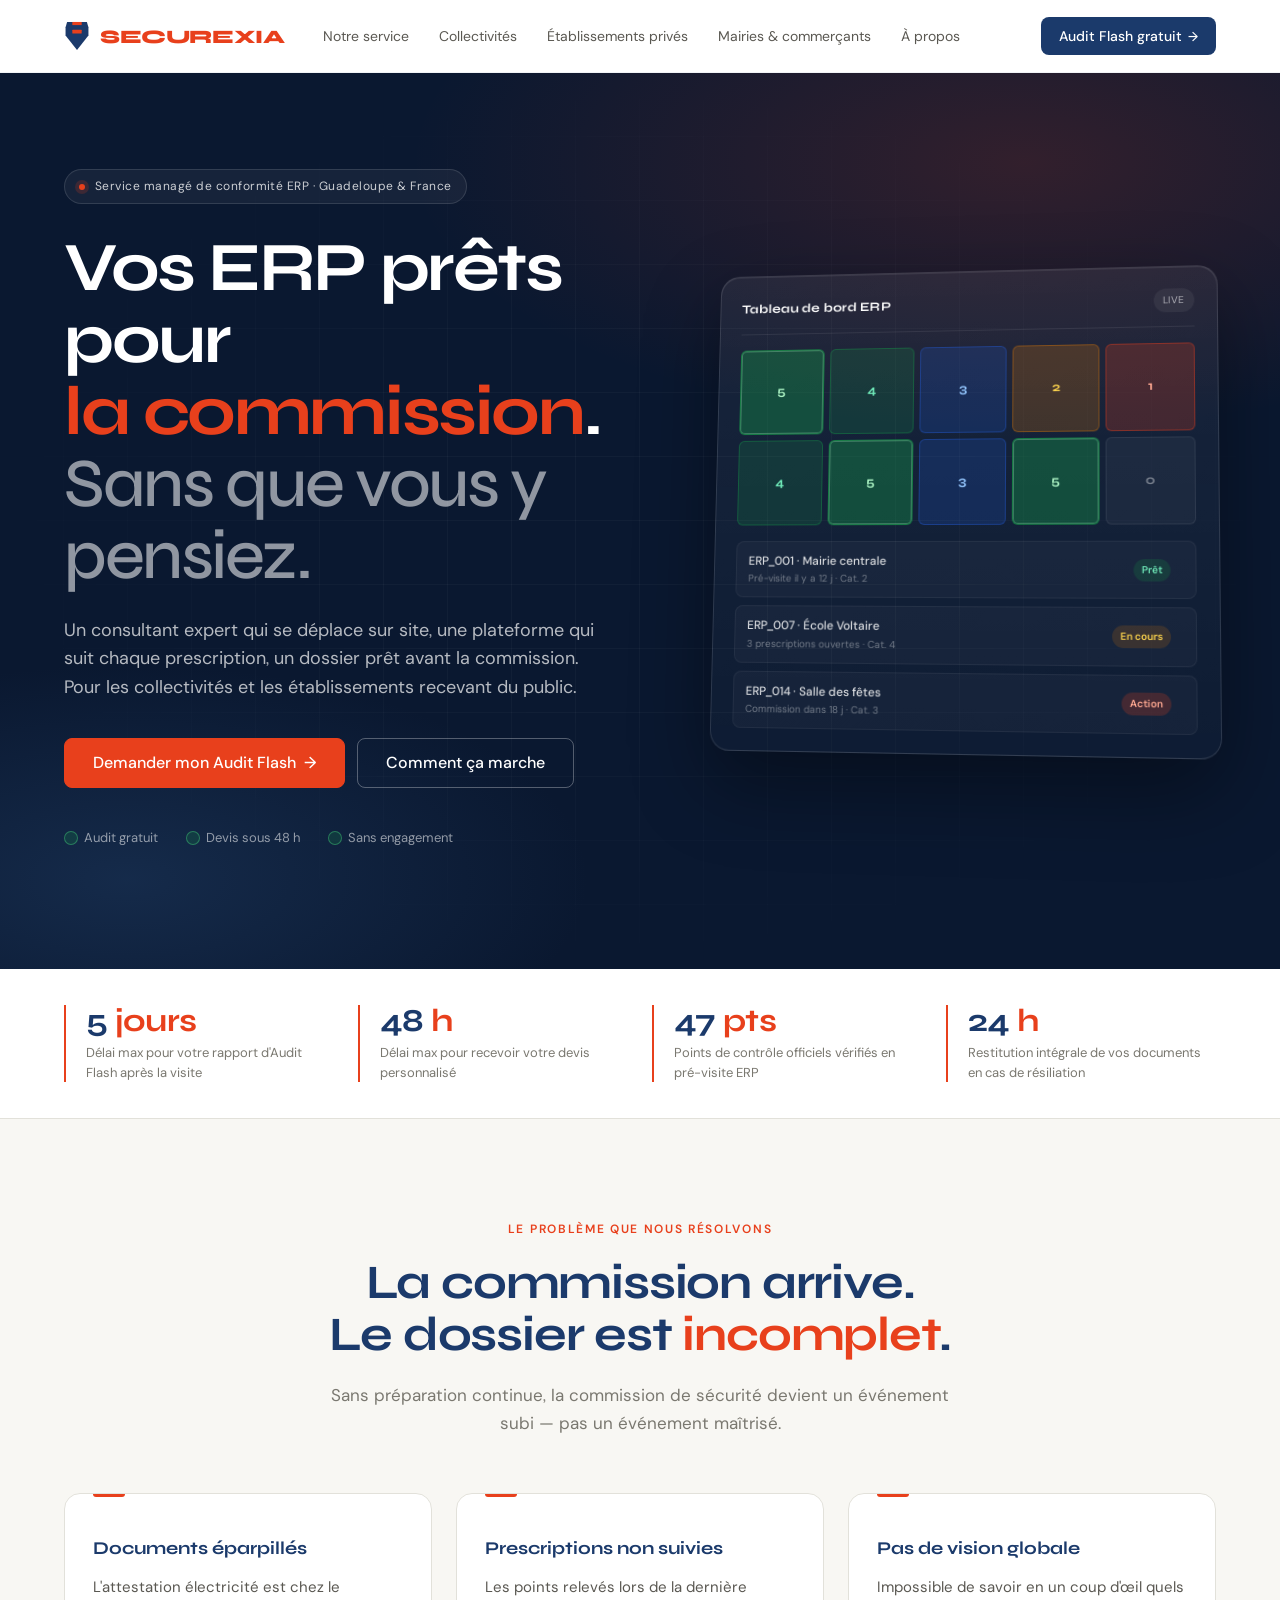
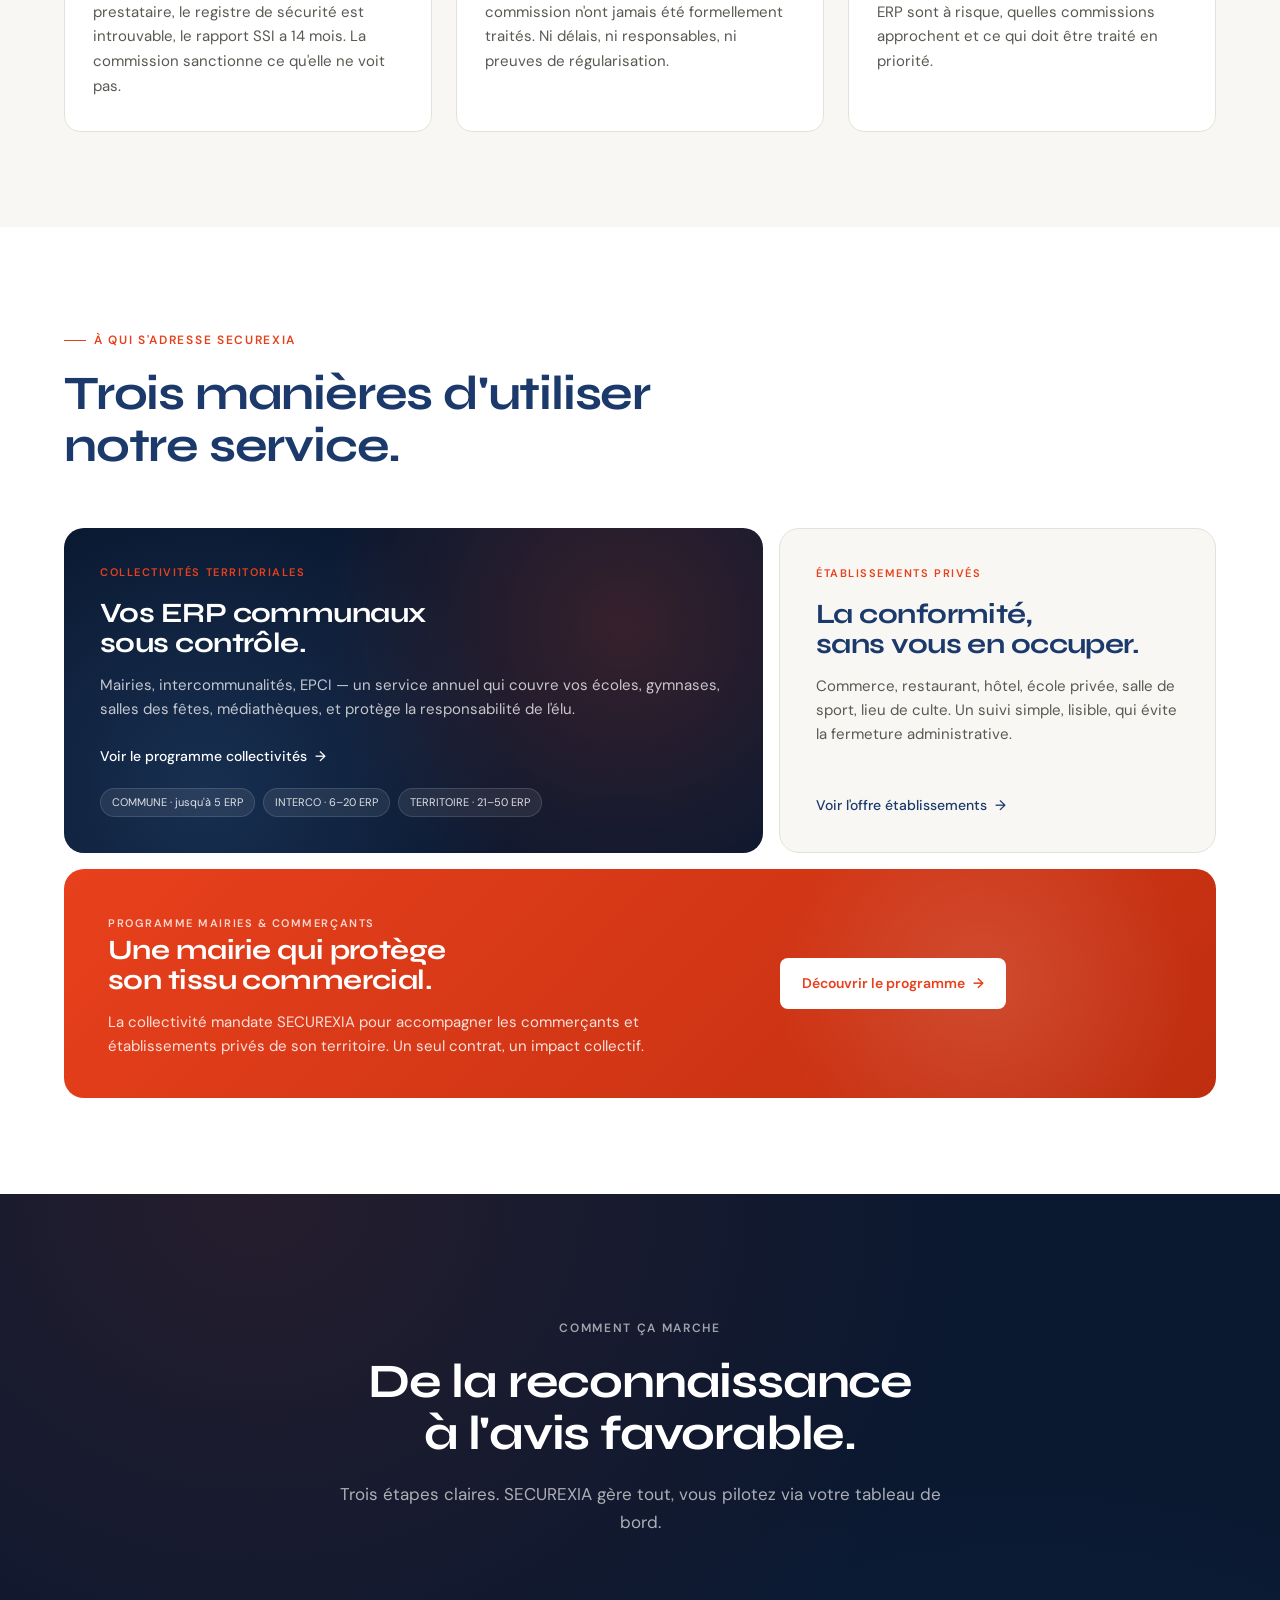
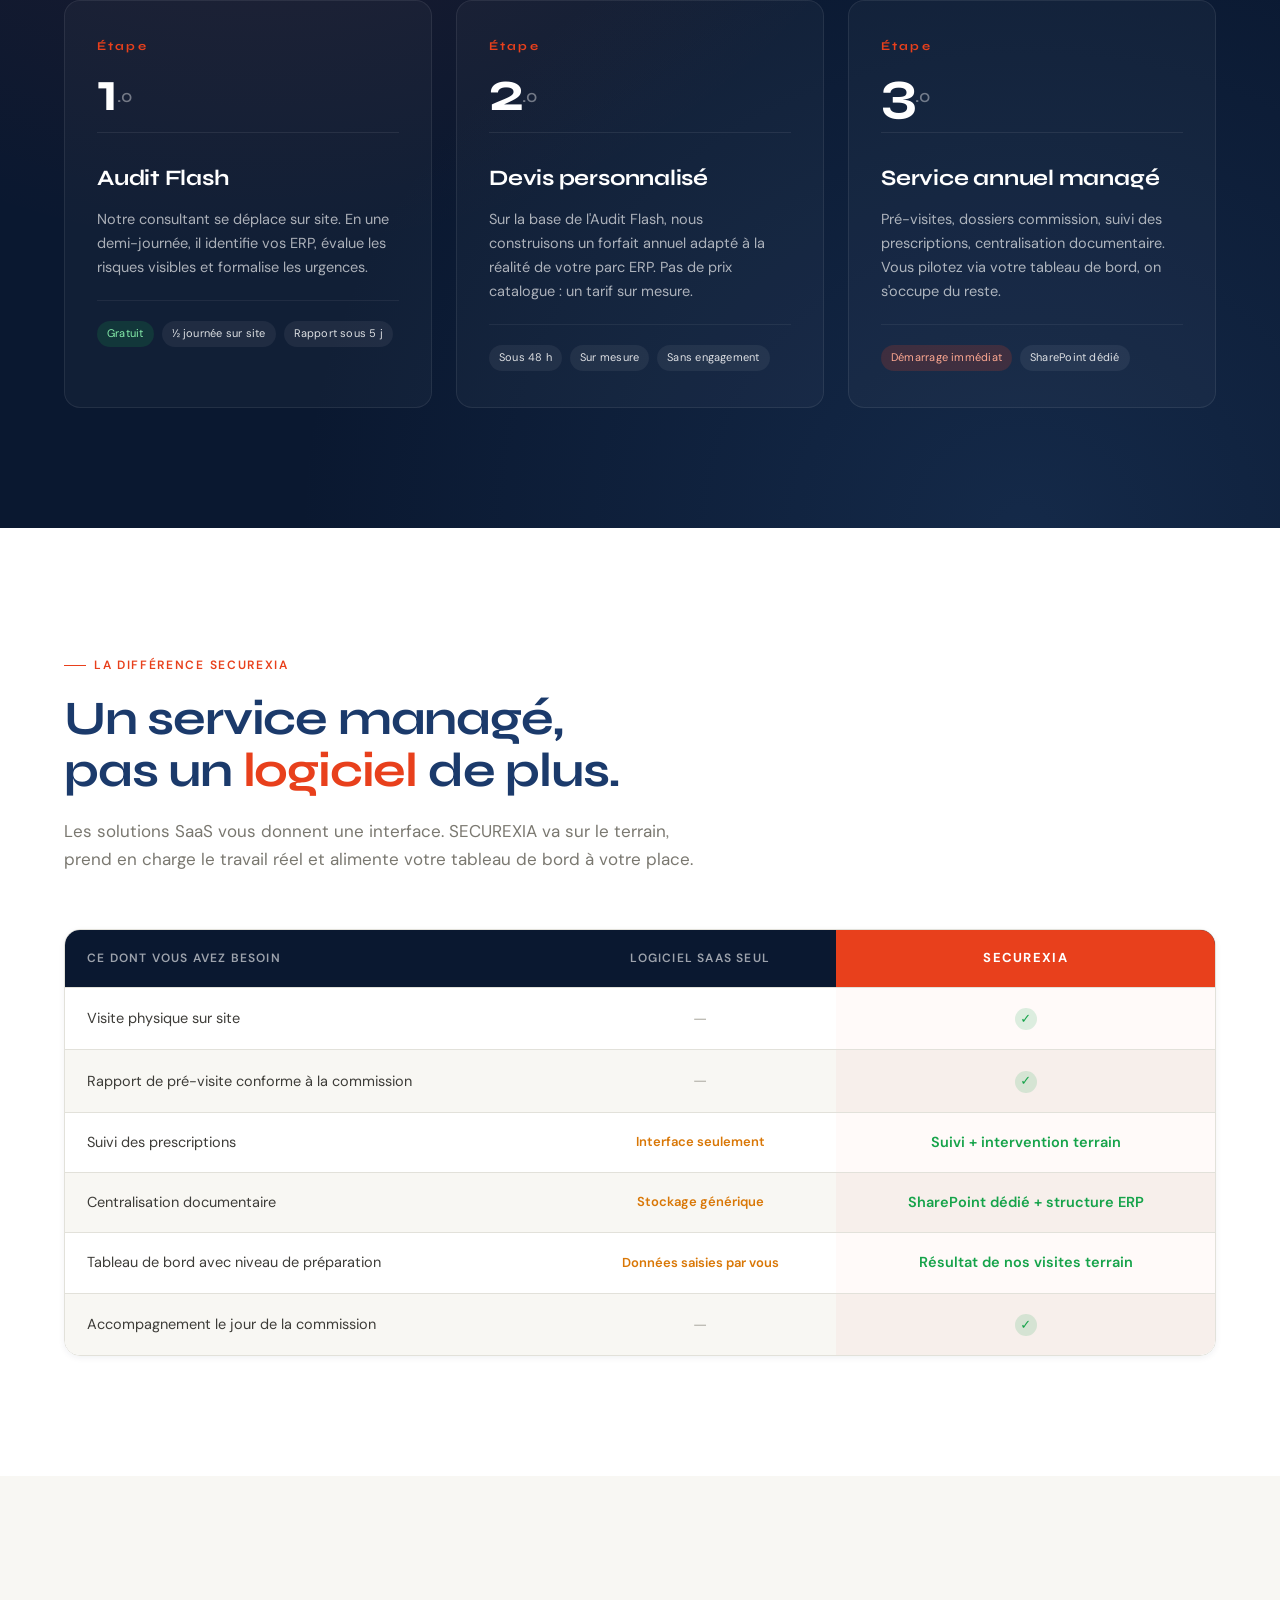
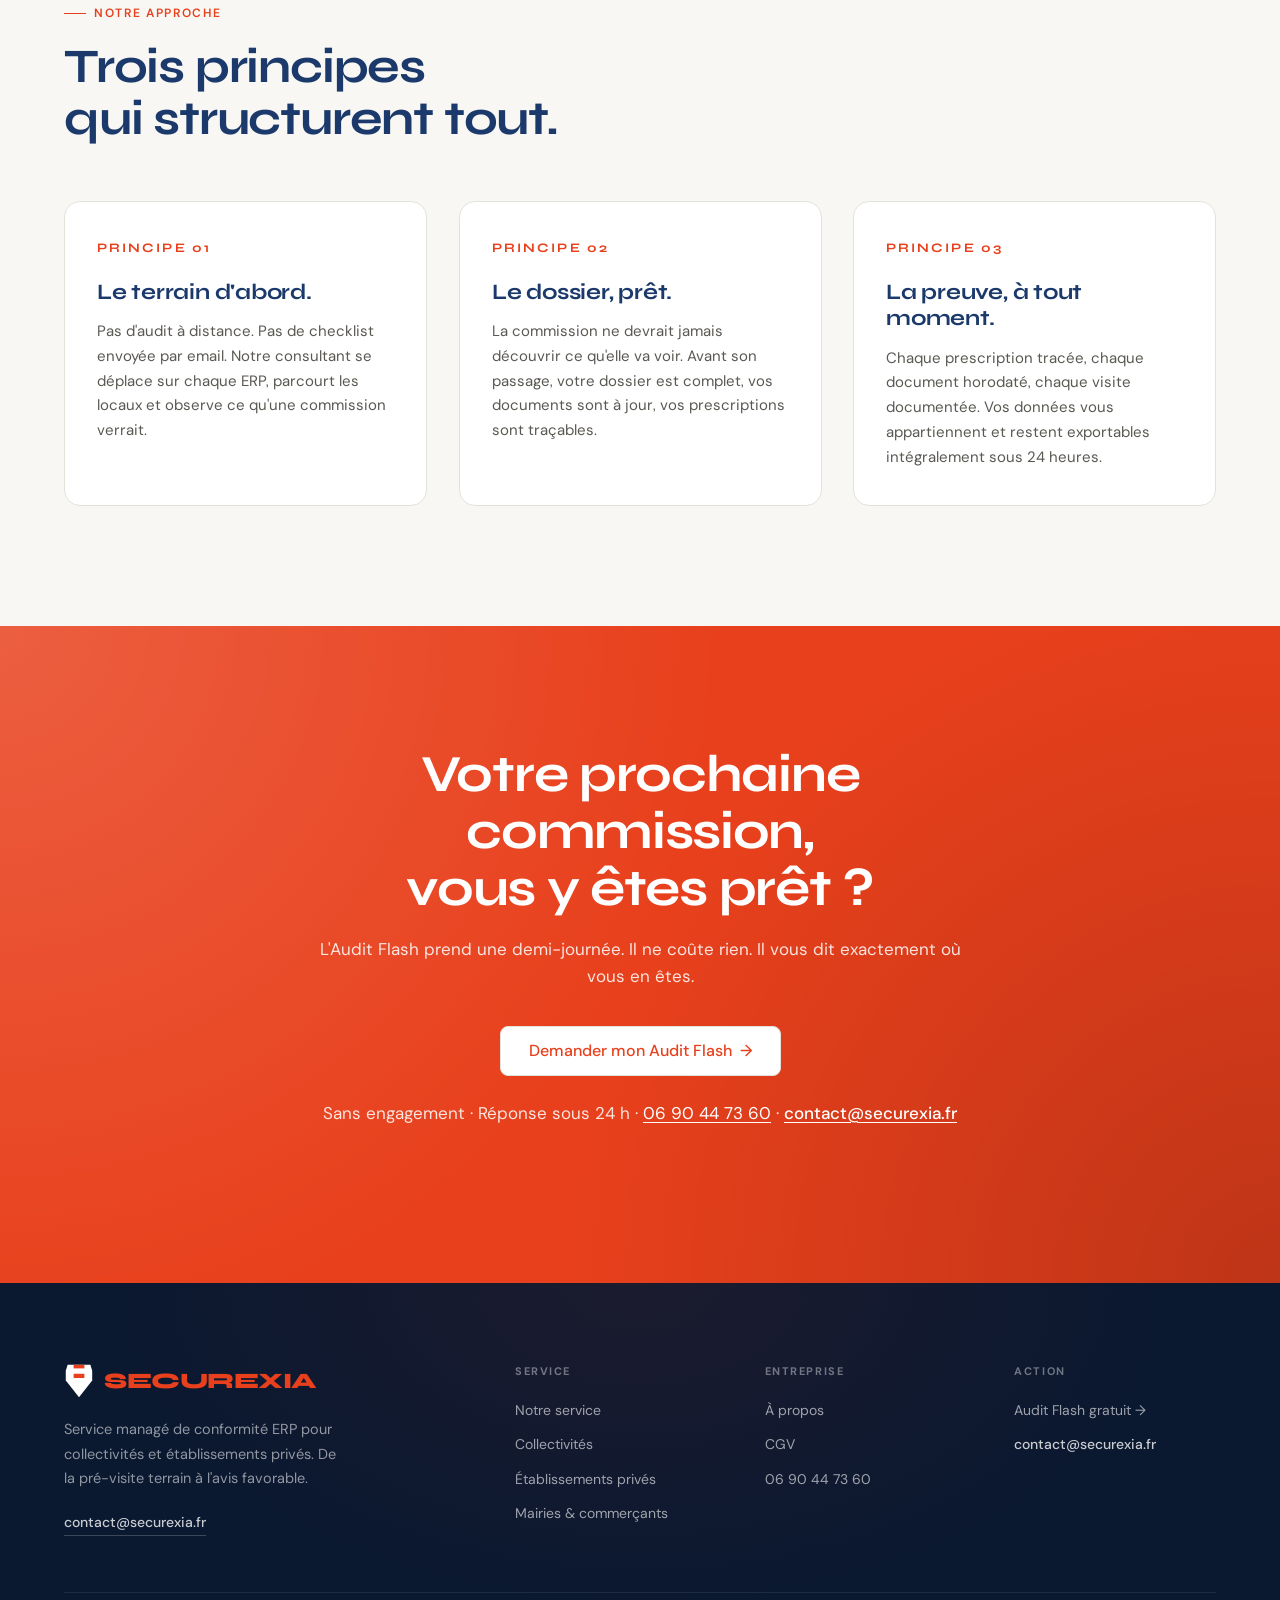
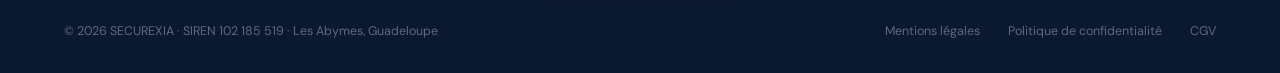
==== index.html @ f4231750 "Add files via upload" ====
<!DOCTYPE html>
<html lang="fr">
<head>
<meta charset="UTF-8">
<meta name="viewport" content="width=device-width, initial-scale=1.0">
<title>SECUREXIA — Conformité ERP Guadeloupe | Audit Flash gratuit</title>
<link rel="preconnect" href="https://fonts.googleapis.com">
<link rel="preconnect" href="https://fonts.gstatic.com" crossorigin>
<link href="https://fonts.googleapis.com/css2?family=Syne:wght@500;600;700;800&family=DM+Sans:opsz,wght@9..40,300;9..40,400;9..40,500;9..40,600&display=swap" rel="stylesheet">
<link rel="stylesheet" href="style.css">

<!-- ── SEO ESSENTIEL ── -->
<meta name="description" content="SECUREXIA — Service managé de conformité ERP en Guadeloupe. Pré-visites, dossiers commission, suivi des prescriptions incendie pour collectivités et établissements privés. Audit Flash gratuit.">
<meta name="keywords" content="conformité ERP, commission de sécurité, sécurité incendie, ERP Guadeloupe, pré-visite ERP, dossier commission, prescriptions incendie, collectivités Guadeloupe, SECUREXIA">
<meta name="author" content="SECUREXIA">
<meta name="robots" content="index, follow">
<link rel="canonical" href="https://www.securexia.fr/">

<!-- ── OPEN GRAPH ── -->
<meta property="og:type" content="website">
<meta property="og:site_name" content="SECUREXIA">
<meta property="og:title" content="SECUREXIA — Service managé de conformité ERP en Guadeloupe">
<meta property="og:description" content="Vos ERP conformes, vos commissions préparées. Audit Flash gratuit et sans engagement.">
<meta property="og:url" content="https://www.securexia.fr/">
<meta property="og:locale" content="fr_GP">
<meta property="og:image" content="https://www.securexia.fr/og-image.jpg">
<meta property="og:image:width" content="1200">
<meta property="og:image:height" content="630">

<!-- ── TWITTER CARD ── -->
<meta name="twitter:card" content="summary_large_image">
<meta name="twitter:title" content="SECUREXIA — Conformité ERP Guadeloupe">
<meta name="twitter:description" content="Audit Flash gratuit pour vos ERP. Pré-visites, dossiers commission, suivi des prescriptions.">

<!-- ── GÉOLOCALISATION ── -->
<meta name="geo.region" content="FR-GP">
<meta name="geo.placename" content="Les Abymes, Guadeloupe">
<meta name="geo.position" content="16.2650;-61.5140">
<meta name="ICBM" content="16.2650, -61.5140">

<!-- ── DONNÉES STRUCTURÉES ── -->
<script type="application/ld+json">
{
  "@context": "https://schema.org",
  "@type": "LocalBusiness",
  "name": "SECUREXIA",
  "description": "Service managé de conformité ERP pour collectivités et établissements recevant du public en Guadeloupe.",
  "url": "https://www.securexia.fr",
  "telephone": "+590690447360",
  "email": "contact@securexia.fr",
  "logo": "https://www.securexia.fr/logo.png",
  "image": "https://www.securexia.fr/og-image.jpg",
  "priceRange": "€€",
  "address": {
    "@type": "PostalAddress",
    "streetAddress": "Rue Gutenberg Johannes",
    "addressLocality": "Les Abymes",
    "postalCode": "97139",
    "addressRegion": "Guadeloupe",
    "addressCountry": "FR"
  },
  "geo": {
    "@type": "GeoCoordinates",
    "latitude": 16.2650,
    "longitude": -61.5140
  },
  "areaServed": [
    { "@type": "AdministrativeArea", "name": "Guadeloupe" },
    { "@type": "Country", "name": "France" }
  ],
  "serviceType": [
    "Audit Flash ERP",
    "Pré-visite commission de sécurité",
    "Préparation dossier commission",
    "Suivi des prescriptions incendie",
    "Accompagnement commission officielle",
    "Centralisation documentaire ERP"
  ],
  "openingHoursSpecification": [
    {
      "@type": "OpeningHoursSpecification",
      "dayOfWeek": ["Monday","Tuesday","Wednesday","Thursday","Friday"],
      "opens": "08:00",
      "closes": "18:00"
    }
  ]
}
</script>

<!-- ── FAVICON ── -->
<link rel="icon" type="image/svg+xml" href="data:image/svg+xml,<svg xmlns='http://www.w3.org/2000/svg' viewBox='0 0 100 120'><polygon points='12,6 88,6 94,26 94,58 50,114 6,58 6,26' fill='%231B3A6B'/><rect x='32' y='36' width='36' height='14' fill='%23E8401C'/><rect x='32' y='6' width='36' height='12' fill='%23E8401C'/></svg>">
<meta name="theme-color" content="#0F2347">
</head>
<body>

<!-- ════════════════════════════════════════
     HEADER
════════════════════════════════════════ -->
<header>
  <div class="header-inner">
    <button class="logo" onclick="showPage('home')" aria-label="Retour à l'accueil SECUREXIA">
      <svg xmlns="http://www.w3.org/2000/svg" viewBox="0 0 100 120" width="26" height="32" aria-hidden="true">
        <polygon points="12,6 88,6 94,26 94,58 50,114 6,58 6,26" fill="#1B3A6B"/>
        <rect x="32" y="36" width="36" height="14" rx="2" fill="#E8401C"/>
        <rect x="32" y="6" width="36" height="12" rx="0" fill="#E8401C"/>
      </svg>
      <span>SECURE<span>XIA</span></span>
    </button>
    <nav class="nav-main">
      <button class="nav-link" onclick="showPage('service')">Notre service</button>
      <button class="nav-link" onclick="showPage('collectivites')">Collectivités</button>
      <button class="nav-link" onclick="showPage('etablissements')">Établissements privés</button>
      <button class="nav-link" onclick="showPage('programme')">Mairies & commerçants</button>
      <button class="nav-link" onclick="showPage('apropos')">À propos</button>
    </nav>
    <button class="nav-cta" onclick="showPage('audit')">Audit Flash gratuit</button>
    <button class="hamburger" id="hamburger" onclick="toggleMenu()" aria-label="Menu">
      <span></span><span></span><span></span>
    </button>
  </div>
  <div class="mobile-menu" id="mobileMenu">
    <button onclick="showPage('service');toggleMenu()">Notre service</button>
    <button onclick="showPage('collectivites');toggleMenu()">Collectivités</button>
    <button onclick="showPage('etablissements');toggleMenu()">Établissements privés</button>
    <button onclick="showPage('programme');toggleMenu()">Mairies & commerçants</button>
    <button onclick="showPage('apropos');toggleMenu()">À propos</button>
    <button class="mobile-cta" onclick="showPage('audit');toggleMenu()">Audit Flash gratuit →</button>
  </div>
</header>

<!-- ════════════════════════════════════════
     HOME PAGE
════════════════════════════════════════ -->
<div id="page-home" class="page active">

  <!-- HERO -->
  <section class="hero">
    <div class="hero-inner">
      <div class="hero-content">
        <span class="hero-eyebrow">
          <span class="dot"></span>
          Service managé de conformité ERP · Guadeloupe & France
        </span>
        <h1>Vos ERP prêts pour <em>la&nbsp;commission</em>.<br><span class="ghost">Sans que vous y pensiez.</span></h1>
        <p class="hero-sub">Un consultant expert qui se déplace sur site, une plateforme qui suit chaque prescription, un dossier prêt avant la commission. Pour les collectivités et les établissements recevant du public.</p>
        <div class="hero-ctas">
          <button class="btn btn-primary btn-lg" onclick="showPage('audit')">Demander mon Audit Flash <span class="btn-arrow">→</span></button>
          <button class="btn btn-outline-white btn-lg" onclick="showPage('service')">Comment ça marche</button>
        </div>
        <div class="hero-meta">
          <span>Audit gratuit</span>
          <span>Devis sous 48 h</span>
          <span>Sans engagement</span>
        </div>
      </div>
      <div class="hero-visual reveal">
        <div class="dashboard-mock">
          <div class="dashboard-header">
            <div class="dashboard-title">Tableau de bord ERP</div>
            <div class="dashboard-pill">Live</div>
          </div>
          <div class="score-grid" aria-hidden="true">
            <div class="score-cell s-5">5</div>
            <div class="score-cell s-4">4</div>
            <div class="score-cell s-3">3</div>
            <div class="score-cell s-2">2</div>
            <div class="score-cell s-1">1</div>
            <div class="score-cell s-4">4</div>
            <div class="score-cell s-5">5</div>
            <div class="score-cell s-3">3</div>
            <div class="score-cell s-5">5</div>
            <div class="score-cell s-0">0</div>
          </div>
          <div class="dashboard-rows">
            <div class="dash-row">
              <div>
                <div class="name">ERP_001 · Mairie centrale</div>
                <div class="meta">Pré-visite il y a 12 j · Cat. 2</div>
              </div>
              <span class="badge-mini bm-ok">Prêt</span>
            </div>
            <div class="dash-row">
              <div>
                <div class="name">ERP_007 · École Voltaire</div>
                <div class="meta">3 prescriptions ouvertes · Cat. 4</div>
              </div>
              <span class="badge-mini bm-warn">En cours</span>
            </div>
            <div class="dash-row">
              <div>
                <div class="name">ERP_014 · Salle des fêtes</div>
                <div class="meta">Commission dans 18 j · Cat. 3</div>
              </div>
              <span class="badge-mini bm-crit">Action</span>
            </div>
          </div>
        </div>
      </div>
    </div>
  </section>

  <!-- ENGAGEMENTS -->
  <section class="engagements">
    <div class="engagements-grid">
      <div class="engagement reveal">
        <div class="num">5 <span>jours</span></div>
        <div class="label">Délai max pour votre rapport d'Audit Flash après la visite</div>
      </div>
      <div class="engagement reveal reveal-delay-1">
        <div class="num">48 <span>h</span></div>
        <div class="label">Délai max pour recevoir votre devis personnalisé</div>
      </div>
      <div class="engagement reveal reveal-delay-2">
        <div class="num">47 <span>pts</span></div>
        <div class="label">Points de contrôle officiels vérifiés en pré-visite ERP</div>
      </div>
      <div class="engagement reveal reveal-delay-3">
        <div class="num">24 <span>h</span></div>
        <div class="label">Restitution intégrale de vos documents en cas de résiliation</div>
      </div>
    </div>
  </section>

  <!-- PROBLEM -->
  <section class="problem">
    <div class="container">
      <div class="section-head center reveal">
        <span class="eyebrow">Le problème que nous résolvons</span>
        <h2 class="section-title">La commission arrive.<br>Le dossier est <em>incomplet</em>.</h2>
        <p class="section-subtitle">Sans préparation continue, la commission de sécurité devient un événement subi — pas un événement maîtrisé.</p>
      </div>
      <div class="problem-grid">
        <div class="problem-card reveal">
          <h3>Documents éparpillés</h3>
          <p>L'attestation électricité est chez le prestataire, le registre de sécurité est introuvable, le rapport SSI a 14 mois. La commission sanctionne ce qu'elle ne voit pas.</p>
        </div>
        <div class="problem-card reveal reveal-delay-1">
          <h3>Prescriptions non suivies</h3>
          <p>Les points relevés lors de la dernière commission n'ont jamais été formellement traités. Ni délais, ni responsables, ni preuves de régularisation.</p>
        </div>
        <div class="problem-card reveal reveal-delay-2">
          <h3>Pas de vision globale</h3>
          <p>Impossible de savoir en un coup d'œil quels ERP sont à risque, quelles commissions approchent et ce qui doit être traité en priorité.</p>
        </div>
      </div>
    </div>
  </section>

  <!-- BENTO — 3 cibles -->
  <section class="bento">
    <div class="container">
      <div class="section-head reveal">
        <span class="eyebrow">À qui s'adresse SECUREXIA</span>
        <h2 class="section-title">Trois manières d'utiliser<br>notre service.</h2>
      </div>
      <div class="bento-grid">

        <div class="bento-card bento-collectivites reveal" onclick="showPage('collectivites')">
          <span class="bento-eyebrow">Collectivités territoriales</span>
          <h3 class="bento-title">Vos ERP communaux<br>sous contrôle.</h3>
          <p class="bento-desc">Mairies, intercommunalités, EPCI — un service annuel qui couvre vos écoles, gymnases, salles des fêtes, médiathèques, et protège la responsabilité de l'élu.</p>
          <span class="bento-arrow">Voir le programme collectivités <span>→</span></span>
          <div class="bento-tags">
            <span class="bento-tag">COMMUNE · jusqu'à 5 ERP</span>
            <span class="bento-tag">INTERCO · 6–20 ERP</span>
            <span class="bento-tag">TERRITOIRE · 21–50 ERP</span>
          </div>
        </div>

        <div class="bento-card bento-etablissements reveal reveal-delay-1" onclick="showPage('etablissements')">
          <span class="bento-eyebrow">Établissements privés</span>
          <h3 class="bento-title">La conformité,<br>sans vous en occuper.</h3>
          <p class="bento-desc">Commerce, restaurant, hôtel, école privée, salle de sport, lieu de culte. Un suivi simple, lisible, qui évite la fermeture administrative.</p>
          <span class="bento-arrow">Voir l'offre établissements <span>→</span></span>
        </div>

        <div class="bento-card bento-programme reveal reveal-delay-2" onclick="showPage('programme')">
          <div class="bento-content">
            <span class="bento-eyebrow">Programme Mairies & commerçants</span>
            <h3 class="bento-title">Une mairie qui protège<br>son tissu commercial.</h3>
            <p class="bento-desc">La collectivité mandate SECUREXIA pour accompagner les commerçants et établissements privés de son territoire. Un seul contrat, un impact collectif.</p>
          </div>
          <div class="bento-action">
            <span class="bento-arrow" style="background:white;color:var(--accent);padding:14px 22px;border-radius:var(--r-sm);font-weight:600;">Découvrir le programme <span>→</span></span>
          </div>
        </div>

      </div>
    </div>
  </section>

  <!-- TUNNEL — process numbered -->
  <section class="tunnel">
    <div class="container">
      <div class="section-head center reveal">
        <span class="eyebrow eyebrow-light">Comment ça marche</span>
        <h2 class="section-title section-title-light">De la reconnaissance<br>à l'avis favorable.</h2>
        <p class="section-subtitle section-subtitle-light">Trois étapes claires. SECUREXIA gère tout, vous pilotez via votre tableau de bord.</p>
      </div>
      <div class="tunnel-grid">
        <div class="tunnel-step reveal">
          <div class="tunnel-num">Étape <span class="big">1<sub>.0</sub></span></div>
          <h3>Audit Flash</h3>
          <p>Notre consultant se déplace sur site. En une demi-journée, il identifie vos ERP, évalue les risques visibles et formalise les urgences.</p>
          <div class="tunnel-meta">
            <span class="tunnel-meta-tag tag-free">Gratuit</span>
            <span class="tunnel-meta-tag">½ journée sur site</span>
            <span class="tunnel-meta-tag">Rapport sous 5 j</span>
          </div>
        </div>
        <div class="tunnel-step reveal reveal-delay-1">
          <div class="tunnel-num">Étape <span class="big">2<sub>.0</sub></span></div>
          <h3>Devis personnalisé</h3>
          <p>Sur la base de l'Audit Flash, nous construisons un forfait annuel adapté à la réalité de votre parc ERP. Pas de prix catalogue : un tarif sur mesure.</p>
          <div class="tunnel-meta">
            <span class="tunnel-meta-tag">Sous 48 h</span>
            <span class="tunnel-meta-tag">Sur mesure</span>
            <span class="tunnel-meta-tag">Sans engagement</span>
          </div>
        </div>
        <div class="tunnel-step reveal reveal-delay-2">
          <div class="tunnel-num">Étape <span class="big">3<sub>.0</sub></span></div>
          <h3>Service annuel managé</h3>
          <p>Pré-visites, dossiers commission, suivi des prescriptions, centralisation documentaire. Vous pilotez via votre tableau de bord, on s'occupe du reste.</p>
          <div class="tunnel-meta">
            <span class="tunnel-meta-tag tag-accent">Démarrage immédiat</span>
            <span class="tunnel-meta-tag">SharePoint dédié</span>
          </div>
        </div>
      </div>
    </div>
  </section>

  <!-- COMPARE — Service vs SaaS -->
  <section class="compare">
    <div class="container">
      <div class="section-head reveal">
        <span class="eyebrow">La différence SECUREXIA</span>
        <h2 class="section-title">Un service managé,<br>pas un <em>logiciel</em> de plus.</h2>
        <p class="section-subtitle">Les solutions SaaS vous donnent une interface. SECUREXIA va sur le terrain, prend en charge le travail réel et alimente votre tableau de bord à votre place.</p>
      </div>
      <div class="compare-table-wrap reveal">
        <table class="compare-table">
          <thead>
            <tr>
              <th>Ce dont vous avez besoin</th>
              <th class="col-saas">Logiciel SaaS seul</th>
              <th class="col-secu">SECUREXIA</th>
            </tr>
          </thead>
          <tbody>
            <tr>
              <td>Visite physique sur site</td>
              <td class="cell-saas"><span class="cross-icon">—</span></td>
              <td class="cell-secu"><span class="check-icon">✓</span></td>
            </tr>
            <tr>
              <td>Rapport de pré-visite conforme à la commission</td>
              <td class="cell-saas"><span class="cross-icon">—</span></td>
              <td class="cell-secu"><span class="check-icon">✓</span></td>
            </tr>
            <tr>
              <td>Suivi des prescriptions</td>
              <td class="cell-saas-mid">Interface seulement</td>
              <td class="cell-secu">Suivi + intervention terrain</td>
            </tr>
            <tr>
              <td>Centralisation documentaire</td>
              <td class="cell-saas-mid">Stockage générique</td>
              <td class="cell-secu">SharePoint dédié + structure ERP</td>
            </tr>
            <tr>
              <td>Tableau de bord avec niveau de préparation</td>
              <td class="cell-saas-mid">Données saisies par vous</td>
              <td class="cell-secu">Résultat de nos visites terrain</td>
            </tr>
            <tr>
              <td>Accompagnement le jour de la commission</td>
              <td class="cell-saas"><span class="cross-icon">—</span></td>
              <td class="cell-secu"><span class="check-icon">✓</span></td>
            </tr>
          </tbody>
        </table>
      </div>
    </div>
  </section>

  <!-- PRINCIPES — manifesto -->
  <section class="principes">
    <div class="container">
      <div class="section-head reveal">
        <span class="eyebrow">Notre approche</span>
        <h2 class="section-title">Trois principes<br>qui structurent tout.</h2>
      </div>
      <div class="principes-grid">
        <div class="principe reveal">
          <div class="principe-num">PRINCIPE 01</div>
          <h3>Le terrain d'abord.</h3>
          <p>Pas d'audit à distance. Pas de checklist envoyée par email. Notre consultant se déplace sur chaque ERP, parcourt les locaux et observe ce qu'une commission verrait.</p>
        </div>
        <div class="principe reveal reveal-delay-1">
          <div class="principe-num">PRINCIPE 02</div>
          <h3>Le dossier, prêt.</h3>
          <p>La commission ne devrait jamais découvrir ce qu'elle va voir. Avant son passage, votre dossier est complet, vos documents sont à jour, vos prescriptions sont traçables.</p>
        </div>
        <div class="principe reveal reveal-delay-2">
          <div class="principe-num">PRINCIPE 03</div>
          <h3>La preuve, à tout moment.</h3>
          <p>Chaque prescription tracée, chaque document horodaté, chaque visite documentée. Vos données vous appartiennent et restent exportables intégralement sous 24 heures.</p>
        </div>
      </div>
    </div>
  </section>

  <!-- CTA BAND -->
  <section class="cta-band">
    <div class="cta-band-inner">
      <h2>Votre prochaine commission,<br>vous y êtes prêt&nbsp;?</h2>
      <p>L'Audit Flash prend une demi-journée. Il ne coûte rien. Il vous dit exactement où vous en êtes.</p>
      <div class="cta-band-actions">
        <button class="btn btn-secondary btn-lg" onclick="showPage('audit')" style="color:var(--accent);">Demander mon Audit Flash <span class="btn-arrow">→</span></button>
      </div>
      <p class="cta-band-meta">Sans engagement · Réponse sous 24 h ·
        <a href="tel:+590690447360">06 90 44 73 60</a> ·
        <a href="#" onclick="openEmail();return false;">contact@securexia.fr</a>
      </p>
    </div>
  </section>

</div>

<!-- ════════════════════════════════════════
     COLLECTIVITÉS PAGE
════════════════════════════════════════ -->
<div id="page-collectivites" class="page">

  <section class="page-hero">
    <div class="page-hero-inner">
      <span class="badge badge-light" style="margin-bottom:24px;">Pour les collectivités</span>
      <h1>Vos ERP sous contrôle.<br>Votre <em>responsabilité</em> protégée.</h1>
      <p>SECUREXIA accompagne communes, intercommunalités et collectivités territoriales dans la gestion complète de leur conformité incendie — de la pré-visite à l'avis favorable.</p>
    </div>
  </section>

  <section class="page-content">
    <div class="page-content-inner">

      <div class="section-head reveal">
        <span class="eyebrow">Les risques que vous portez</span>
        <h2 class="section-title">Un avis défavorable<br>n'est jamais anodin.</h2>
      </div>
      <div class="risks-grid">
        <div class="risk-card reveal"><h3>Responsabilité pénale du maire</h3><p>En cas d'incident dans un ERP dont la conformité n'a pas été assurée, la responsabilité personnelle du maire ou du directeur peut être engagée.</p></div>
        <div class="risk-card reveal reveal-delay-1"><h3>Fermeture administrative</h3><p>Un avis défavorable de la commission peut entraîner la fermeture partielle ou totale de l'établissement — école, salle des fêtes, gymnase.</p></div>
        <div class="risk-card reveal reveal-delay-2"><h3>Prescriptions non levées</h3><p>Les points relevés lors d'une commission précédente doivent être traçables et résolus. Sans suivi formalisé, vous repartez avec les mêmes observations.</p></div>
        <div class="risk-card reveal reveal-delay-3"><h3>Coûts d'urgence</h3><p>Intervenir dans l'urgence avant une commission coûte 3 à 5 fois plus cher qu'une mise en conformité planifiée et accompagnée.</p></div>
      </div>

      <div class="divider"></div>

      <div class="section-head reveal">
        <span class="eyebrow">Notre programme</span>
        <h2 class="section-title">Ce que SECUREXIA fait<br>à votre place.</h2>
      </div>
      <div class="service-grid">
        <div class="card reveal"><div class="card-icon">🔍</div><h3 style="font-family:var(--font-display);font-size:18px;font-weight:700;color:var(--navy);margin-bottom:10px;">Audit Flash initial</h3><p style="font-size:14.5px;color:var(--gray-600);line-height:1.65;">Notre consultant vient sur site, recense vos ERP, identifie les urgences et les risques prioritaires. Gratuit, sans engagement.</p></div>
        <div class="card reveal reveal-delay-1"><div class="card-icon">📋</div><h3 style="font-family:var(--font-display);font-size:18px;font-weight:700;color:var(--navy);margin-bottom:10px;">Pré-visites annuelles</h3><p style="font-size:14.5px;color:var(--gray-600);line-height:1.65;">Chaque ERP est évalué en profondeur selon les sections officielles de la commission. Checklist complète, photos, constats.</p></div>
        <div class="card reveal reveal-delay-2"><div class="card-icon">📁</div><h3 style="font-family:var(--font-display);font-size:18px;font-weight:700;color:var(--navy);margin-bottom:10px;">Dossier commission prêt</h3><p style="font-size:14.5px;color:var(--gray-600);line-height:1.65;">Tous vos documents centralisés dans un espace SharePoint dédié. Le dossier est complet avant la commission — pas le matin même.</p></div>
        <div class="card reveal reveal-delay-3"><div class="card-icon">🎯</div><h3 style="font-family:var(--font-display);font-size:18px;font-weight:700;color:var(--navy);margin-bottom:10px;">Suivi des prescriptions</h3><p style="font-size:14.5px;color:var(--gray-600);line-height:1.65;">Chaque prescription tracée, assignée, délai fixé. Votre tableau de bord montre en temps réel ce qui est réglé et ce qui reste à faire.</p></div>
      </div>

      <div class="divider"></div>

      <div class="section-head reveal">
        <span class="eyebrow">Nos offres</span>
        <h2 class="section-title">Un forfait adapté<br>à votre parc.</h2>
        <p class="section-subtitle">Chaque forfait est établi sur mesure après l'Audit Flash, en fonction de la catégorie et de la complexité réelle de chaque ERP.</p>
      </div>

      <div class="offres-full">
        <div class="offre-row reveal">
          <div>
            <div class="offre-title">COMMUNE</div>
            <div class="offre-erp">Jusqu'à 5 ERP</div>
          </div>
          <div class="offre-features-list">
            <span class="offre-feature-tag">Audit Flash</span>
            <span class="offre-feature-tag">Pré-visite annuelle</span>
            <span class="offre-feature-tag">Dossier commission</span>
            <span class="offre-feature-tag">Accompagnement commission</span>
            <span class="offre-feature-tag">SharePoint dédié</span>
            <span class="offre-feature-tag">Tableau de bord</span>
          </div>
          <div class="offre-price-block">
            <div class="offre-price-sub">Tarif personnalisé après Audit Flash</div>
            <button class="btn btn-primary btn-sm" style="margin-top:12px;" onclick="showPage('audit')">Demander un devis</button>
          </div>
        </div>
        <div class="offre-row featured reveal">
          <div>
            <div class="offre-title">INTERCOMMUNALITÉ</div>
            <div class="offre-erp">6 à 20 ERP</div>
          </div>
          <div class="offre-features-list">
            <span class="offre-feature-tag">Tout Commune</span>
            <span class="offre-feature-tag">Retour terrain 1×/ERP</span>
            <span class="offre-feature-tag">Rapport annuel élu</span>
            <span class="offre-feature-tag">Dashboard consolidé</span>
            <span class="offre-feature-tag">Alertes documents</span>
          </div>
          <div class="offre-price-block">
            <div class="offre-price-sub">Tarif personnalisé après Audit Flash</div>
            <button class="btn btn-primary btn-sm" style="margin-top:12px;" onclick="showPage('audit')">Demander un devis</button>
          </div>
        </div>
        <div class="offre-row reveal">
          <div>
            <div class="offre-title">TERRITOIRE</div>
            <div class="offre-erp">21 à 50 ERP</div>
          </div>
          <div class="offre-features-list">
            <span class="offre-feature-tag">Tout Intercommunalité</span>
            <span class="offre-feature-tag">Retours terrain illimités</span>
            <span class="offre-feature-tag">Référent dédié</span>
            <span class="offre-feature-tag">Multi-sites</span>
          </div>
          <div class="offre-price-block">
            <div class="offre-price-sub">Tarif personnalisé après Audit Flash</div>
            <button class="btn btn-primary btn-sm" style="margin-top:12px;" onclick="showPage('audit')">Demander un devis</button>
          </div>
        </div>
        <div class="offre-row reveal" style="background:var(--off-white);">
          <div>
            <div class="offre-title">MÉTROPOLE & GRAND TERRITOIRE</div>
            <div class="offre-erp">Plus de 50 ERP</div>
          </div>
          <div style="font-size:14px;color:var(--gray-600);">Consultant attitré · Intégration DSI · Reporting sur mesure · SLA dédié</div>
          <div class="offre-price-block">
            <div class="offre-price-sub">Sur devis dédié</div>
            <button class="btn btn-secondary btn-sm" style="margin-top:12px;" onclick="showPage('audit')">Nous contacter</button>
          </div>
        </div>
      </div>

      <div class="divider"></div>

      <div class="section-head reveal">
        <span class="eyebrow">Questions fréquentes</span>
        <h2 class="section-title">Ce que les DST<br>nous demandent souvent.</h2>
      </div>
      <div class="faq">
        <div class="faq-item reveal"><div class="faq-q">Faut-il passer par un appel d'offres ?</div><div class="faq-a">Pour les collectivités en dessous des seuils européens, SECUREXIA peut être contractualisé sans procédure formalisée. Nous vous accompagnons dans le montage administratif.</div></div>
        <div class="faq-item reveal"><div class="faq-q">Nos documents restent-ils notre propriété ?</div><div class="faq-a">Oui. Vos documents sont hébergés dans un espace Microsoft 365 dédié à votre collectivité. Vous y accédez à tout moment. En cas de résiliation, nous vous restituons l'intégralité de vos documents sous 24 h.</div></div>
        <div class="faq-item reveal"><div class="faq-q">Que se passe-t-il si nous avons une commission dans 2 mois ?</div><div class="faq-a">C'est exactement le moment de nous contacter. L'Audit Flash permet d'évaluer rapidement la situation et d'agir sur les points les plus critiques avant la commission.</div></div>
        <div class="faq-item reveal"><div class="faq-q">SECUREXIA remplace-t-il la commission de sécurité ?</div><div class="faq-a">Non. SECUREXIA prépare votre établissement à la commission officielle. Nous ne nous substituons pas aux autorités — nous vous aidons à vous y présenter dans les meilleures conditions.</div></div>
      </div>

    </div>
  </section>

  <section class="cta-band">
    <div class="cta-band-inner">
      <h2>Prêt à reprendre le contrôle<br>de vos ERP&nbsp;?</h2>
      <p>L'Audit Flash est gratuit. Notre consultant se déplace, évalue votre situation et vous remet un constat complet sous 5 jours.</p>
      <div class="cta-band-actions">
        <button class="btn btn-secondary btn-lg" style="color:var(--accent);" onclick="showPage('audit')">Demander un Audit Flash <span class="btn-arrow">→</span></button>
      </div>
    </div>
  </section>

</div>

<!-- ════════════════════════════════════════
     ÉTABLISSEMENTS PRIVÉS PAGE
════════════════════════════════════════ -->
<div id="page-etablissements" class="page">

  <section class="page-hero">
    <div class="page-hero-inner">
      <span class="badge badge-light" style="margin-bottom:24px;">Pour les établissements privés</span>
      <h1>La conformité ERP,<br>sans <em>vous en occuper.</em></h1>
      <p>Vous avez une obligation réglementaire. Nous avons l'expertise pour la gérer à votre place — simplement, efficacement, sans vous prendre la tête.</p>
    </div>
  </section>

  <section class="page-content">
    <div class="page-content-inner">

      <div class="section-head reveal">
        <span class="eyebrow">Vous êtes concerné si vous recevez du public</span>
        <h2 class="section-title">Tous les ERP ont<br>les mêmes obligations.</h2>
      </div>
      <div class="types-grid">
        <div class="type-card reveal"><div class="icon">🏪</div><h3>Commerces & restaurants</h3><p>Boutiques, bars, restaurants, supermarchés</p></div>
        <div class="type-card reveal reveal-delay-1"><div class="icon">⛪</div><h3>Lieux de culte</h3><p>Églises, mosquées, synagogues, temples</p></div>
        <div class="type-card reveal reveal-delay-2"><div class="icon">🏫</div><h3>Écoles privées</h3><p>Établissements scolaires, centres de formation</p></div>
        <div class="type-card reveal reveal-delay-3"><div class="icon">🏋️</div><h3>Salles de sport & loisirs</h3><p>Salles de fitness, clubs sportifs, salles de spectacle</p></div>
        <div class="type-card reveal"><div class="icon">🏨</div><h3>Hôtels & hébergements</h3><p>Hôtels, résidences, gîtes avec capacité d'accueil</p></div>
        <div class="type-card reveal reveal-delay-1"><div class="icon">🏢</div><h3>Bureaux ouverts au public</h3><p>Agences, cabinets, espaces de co-working</p></div>
        <div class="type-card reveal reveal-delay-2"><div class="icon">🏥</div><h3>Établissements médicaux</h3><p>Cabinets médicaux, cliniques, centres de soins</p></div>
        <div class="type-card reveal reveal-delay-3"><div class="icon">🎭</div><h3>Salles événementielles</h3><p>Salles des fêtes, espaces de réception, théâtres</p></div>
      </div>

      <div class="divider"></div>

      <div class="two-col center">
        <div class="reveal">
          <span class="eyebrow">Ce que vous risquez</span>
          <h2 class="section-title">Un avis défavorable,<br>c'est une fermeture.</h2>
          <p style="font-size:15.5px;color:var(--gray-600);line-height:1.7;margin-top:18px;margin-bottom:28px;">La commission de sécurité peut ordonner la fermeture immédiate de votre établissement si votre dossier est insuffisant. Sans préparation, vous naviguez à vue.</p>
          <button class="btn btn-primary btn-lg" onclick="showPage('audit')">Évaluer ma situation gratuitement <span class="btn-arrow">→</span></button>
        </div>
        <div class="verify-card reveal">
          <h3>Ce que vérifie la commission</h3>
          <div class="verify-list">
            <div class="verify-item"><span class="ic">📄</span><span>Registre de sécurité présent et à jour</span></div>
            <div class="verify-item"><span class="ic">🚨</span><span>Alarme incendie fonctionnelle</span></div>
            <div class="verify-item"><span class="ic">🚪</span><span>Issues de secours dégagées</span></div>
            <div class="verify-item"><span class="ic">🧯</span><span>Extincteurs vérifiés et accessibles</span></div>
            <div class="verify-item"><span class="ic">⚡</span><span>Attestation électricité valide</span></div>
            <div class="verify-item"><span class="ic">🏃</span><span>Exercice d'évacuation réalisé</span></div>
          </div>
        </div>
      </div>

      <div class="divider"></div>

      <div class="section-head reveal">
        <span class="eyebrow">Notre offre établissements</span>
        <h2 class="section-title">Simple, lisible,<br>tout inclus.</h2>
      </div>
      <div class="service-grid">
        <div class="card reveal" style="border-top:3px solid var(--gray-100);">
          <div style="font-family:var(--font-display);font-size:22px;font-weight:800;color:var(--navy);margin-bottom:6px;letter-spacing:-0.01em;">ESSENTIEL</div>
          <div style="font-size:13px;color:var(--gray-500);margin-bottom:14px;">1 ERP — décision rapide</div>
          <div style="font-size:13px;color:var(--gray-500);margin-bottom:24px;">Tarif sur devis</div>
          <ul style="list-style:none;font-size:14.5px;color:var(--gray-700);">
            <li style="padding:8px 0;border-bottom:1px solid var(--gray-100);"><span style="color:var(--success);font-weight:700;margin-right:8px;">✓</span>Audit Flash initial</li>
            <li style="padding:8px 0;border-bottom:1px solid var(--gray-100);"><span style="color:var(--success);font-weight:700;margin-right:8px;">✓</span>Pré-visite complète</li>
            <li style="padding:8px 0;border-bottom:1px solid var(--gray-100);"><span style="color:var(--success);font-weight:700;margin-right:8px;">✓</span>Rapport PDF technique</li>
            <li style="padding:8px 0;"><span style="color:var(--success);font-weight:700;margin-right:8px;">✓</span>Plan d'actions priorisé</li>
          </ul>
        </div>
        <div class="card reveal reveal-delay-1" style="border-top:3px solid var(--accent);">
          <div style="font-family:var(--font-display);font-size:22px;font-weight:800;color:var(--navy);margin-bottom:6px;letter-spacing:-0.01em;">PRO</div>
          <div style="font-size:13px;color:var(--gray-500);margin-bottom:14px;">1 ERP — suivi complet</div>
          <div style="font-size:13px;color:var(--gray-500);margin-bottom:24px;">Tarif sur devis</div>
          <ul style="list-style:none;font-size:14.5px;color:var(--gray-700);">
            <li style="padding:8px 0;border-bottom:1px solid var(--gray-100);"><span style="color:var(--success);font-weight:700;margin-right:8px;">✓</span>Tout Essentiel</li>
            <li style="padding:8px 0;border-bottom:1px solid var(--gray-100);"><span style="color:var(--success);font-weight:700;margin-right:8px;">✓</span>Accompagnement commission</li>
            <li style="padding:8px 0;border-bottom:1px solid var(--gray-100);"><span style="color:var(--success);font-weight:700;margin-right:8px;">✓</span>Suivi des prescriptions</li>
            <li style="padding:8px 0;border-bottom:1px solid var(--gray-100);"><span style="color:var(--success);font-weight:700;margin-right:8px;">✓</span>Retour terrain si besoin</li>
            <li style="padding:8px 0;"><span style="color:var(--success);font-weight:700;margin-right:8px;">✓</span>Espace documentaire dédié</li>
          </ul>
        </div>
      </div>
      <p style="font-size:13.5px;color:var(--gray-500);margin-top:20px;">Plusieurs établissements&nbsp;? <a style="color:var(--navy);cursor:pointer;font-weight:500;border-bottom:1px solid var(--gray-300);" onclick="showPage('audit')">Contactez-nous</a> pour une offre RÉSEAU sur mesure.</p>

    </div>
  </section>

  <section class="cta-band">
    <div class="cta-band-inner">
      <h2>Votre prochaine commission,<br>sans stress.</h2>
      <p>Un audit gratuit pour savoir où vous en êtes. Un devis sous 48 heures. On s'occupe du reste.</p>
      <div class="cta-band-actions">
        <button class="btn btn-secondary btn-lg" style="color:var(--accent);" onclick="showPage('audit')">Demander mon Audit Flash <span class="btn-arrow">→</span></button>
      </div>
    </div>
  </section>

</div>

<!-- ════════════════════════════════════════
     PROGRAMME COMMERCE PAGE
════════════════════════════════════════ -->
<div id="page-programme" class="page">

  <section class="page-hero programme-hero">
    <div class="page-hero-inner">
      <span class="badge badge-light" style="margin-bottom:24px;">Programme Mairies & Commerçants</span>
      <h1>Votre mairie protège<br><em>son tissu commercial.</em></h1>
      <p>Une mairie peut mandater SECUREXIA pour accompagner les commerçants et établissements privés de son territoire. Un seul contrat. Un impact collectif.</p>
    </div>
  </section>

  <section class="page-content">
    <div class="page-content-inner">

      <div class="reveal" style="background:var(--accent-tint);border:1px solid rgba(232,64,28,0.18);border-radius:var(--r-lg);padding:36px;margin-bottom:64px;">
        <div style="font-size:11px;font-weight:700;color:var(--accent);margin-bottom:14px;letter-spacing:0.16em;">LE CONSTAT</div>
        <p style="font-size:18px;color:var(--navy);line-height:1.6;font-weight:500;letter-spacing:-0.005em;">Sur votre commune, des dizaines d'établissements recevant du public n'ont pas de suivi formalisé de leur conformité incendie. Un avis défavorable, c'est une fermeture — un commerce de moins dans votre ville.</p>
      </div>

      <div class="section-head reveal">
        <span class="eyebrow">Comment ça fonctionne</span>
        <h2 class="section-title">La mairie mandate.<br>SECUREXIA intervient.</h2>
      </div>
      <div class="avantages-grid">
        <div class="avantage-card reveal"><div class="avantage-num">01</div><h3>La mairie signe un contrat-cadre</h3><p>La collectivité mandate SECUREXIA pour intervenir auprès des établissements privés de son territoire dans le cadre d'un programme d'accompagnement.</p></div>
        <div class="avantage-card reveal reveal-delay-1"><div class="avantage-num">02</div><h3>Notre consultant se présente de votre part</h3><p>Légitimé par le mandat municipal, le consultant est reçu par les gérants avec confiance. « Je viens de la part de la mairie » — une ouverture de porte immédiate.</p></div>
        <div class="avantage-card reveal reveal-delay-2"><div class="avantage-num">03</div><h3>Vous suivez l'avancement</h3><p>Votre tableau de bord consolidé vous montre l'état de conformité de chaque établissement accompagné. Vous pouvez en rendre compte au conseil municipal.</p></div>
      </div>

      <div class="divider"></div>

      <div class="two-col gap-large">
        <div class="reveal">
          <span class="eyebrow">Ce que la mairie y gagne</span>
          <h2 class="section-title" style="font-size:32px;">Un investissement politique<br>à fort retour.</h2>
          <div style="display:flex;flex-direction:column;gap:8px;margin-top:32px;">
            <div class="benefit-item"><div class="benefit-icon">🛡️</div><div><h3>Protection du tissu économique</h3><p>Vous évitez les fermetures administratives de commerces sur votre territoire — un signal fort pour les commerçants locaux.</p></div></div>
            <div class="benefit-item"><div class="benefit-icon">📊</div><div><h3>Vision consolidée du territoire</h3><p>Un tableau de bord unique pour suivre la conformité de tous les ERP — communaux ET privés — sur votre commune.</p></div></div>
            <div class="benefit-item"><div class="benefit-icon">🤝</div><div><h3>Relation de confiance avec les commerçants</h3><p>Un service rendu au tissu local. Une mairie qui accompagne ses commerçants au lieu de les contrôler.</p></div></div>
            <div class="benefit-item"><div class="benefit-icon">💶</div><div><h3>Mutualisation des coûts</h3><p>En regroupant les interventions sur un même territoire, le coût par établissement est significativement réduit.</p></div></div>
          </div>
        </div>
        <div class="reveal reveal-delay-1">
          <span class="eyebrow">Ce que les commerçants y gagnent</span>
          <h2 class="section-title" style="font-size:32px;">Une conformité<br>accompagnée.</h2>
          <div style="background:var(--off-white);border-radius:var(--r-lg);padding:32px;margin-top:32px;border:1px solid var(--gray-100);">
            <div style="display:flex;flex-direction:column;gap:14px;">
              <div style="display:flex;gap:12px;"><span style="color:var(--accent);font-weight:700;">✓</span><span style="font-size:14.5px;color:var(--gray-700);">Un consultant expert qui vient chez eux, sans démarche à faire</span></div>
              <div style="display:flex;gap:12px;"><span style="color:var(--accent);font-weight:700;">✓</span><span style="font-size:14.5px;color:var(--gray-700);">Un diagnostic clair de leur situation réglementaire</span></div>
              <div style="display:flex;gap:12px;"><span style="color:var(--accent);font-weight:700;">✓</span><span style="font-size:14.5px;color:var(--gray-700);">Un plan d'actions priorisé pour éviter l'avis défavorable</span></div>
              <div style="display:flex;gap:12px;"><span style="color:var(--accent);font-weight:700;">✓</span><span style="font-size:14.5px;color:var(--gray-700);">Un suivi dans le temps, pas juste un rapport jeté dans un tiroir</span></div>
              <div style="display:flex;gap:12px;"><span style="color:var(--accent);font-weight:700;">✓</span><span style="font-size:14.5px;color:var(--gray-700);">Tarif négocié dans le cadre du programme municipal</span></div>
            </div>
          </div>
          <div class="manifesto" style="padding:36px 32px;margin-top:24px;">
            <p style="font-size:18px;font-weight:500;">Un contrat collectivité couvre 20 à 30 établissements privés d'un coup. C'est le levier de croissance le plus efficace de notre modèle.</p>
            <div class="manifesto-sign">— L'équipe SECUREXIA</div>
          </div>
        </div>
      </div>

    </div>
  </section>

  <section class="cta-band">
    <div class="cta-band-inner">
      <h2>Votre mairie<br>est intéressée&nbsp;?</h2>
      <p>Nous vous présentons le programme en détail et construisons avec vous le périmètre d'intervention adapté à votre territoire.</p>
      <div class="cta-band-actions">
        <button class="btn btn-secondary btn-lg" style="color:var(--accent);" onclick="showPage('audit')">Prendre contact <span class="btn-arrow">→</span></button>
      </div>
    </div>
  </section>

</div>

<!-- ════════════════════════════════════════
     AUDIT FLASH PAGE
════════════════════════════════════════ -->
<div id="page-audit" class="page">

  <section class="audit-hero">
    <div class="container" style="text-align:center;">
      <span class="badge badge-green" style="margin-bottom:18px;">✓ Gratuit & sans engagement</span>
      <h1 class="section-title" style="font-size:clamp(32px,4.4vw,48px);margin-bottom:18px;">Demandez votre Audit Flash</h1>
      <p class="section-subtitle" style="margin:0 auto;">Notre consultant se déplace sur site. En une demi-journée, vous savez exactement où en sont vos ERP.</p>
    </div>
  </section>

  <div class="audit-layout">

    <div class="audit-benefits reveal">
      <h2>Ce que vous recevez<br>après l'Audit Flash</h2>
      <p>Pas un score — un constat d'expert. Ce que votre consultant a observé, les risques identifiés, et la base pour construire votre devis personnalisé.</p>

      <div class="benefit-item"><div class="benefit-icon">🏢</div><div><h3>Recensement de votre parc ERP</h3><p>Chaque établissement identifié, typé et catégorisé selon la réglementation officielle.</p></div></div>
      <div class="benefit-item"><div class="benefit-icon">⚠️</div><div><h3>Risques et urgences identifiés</h3><p>Les points qui vous exposent à un avis défavorable lors de votre prochaine commission.</p></div></div>
      <div class="benefit-item"><div class="benefit-icon">📅</div><div><h3>Calendrier des commissions</h3><p>Les échéances à venir et les établissements à traiter en priorité selon l'urgence.</p></div></div>
      <div class="benefit-item"><div class="benefit-icon">💶</div><div><h3>Base de votre devis personnalisé</h3><p>Le forfait annuel adapté à votre situation réelle — pas un prix catalogue.</p></div></div>

      <div class="rapport-preview">
        <h3>Le rapport Audit Flash contient</h3>
        <div class="rapport-item"><div class="rapport-check">✓</div><span>Liste des ERP avec observations par établissement</span></div>
        <div class="rapport-item"><div class="rapport-check">✓</div><span>Risques prioritaires identifiés visuellement</span></div>
        <div class="rapport-item"><div class="rapport-check">✓</div><span>Documents manquants ou expirés repérés</span></div>
        <div class="rapport-item"><div class="rapport-check">✓</div><span>Recommandations immédiates</span></div>
        <div class="rapport-item"><div class="rapport-check">✓</div><span>Proposition de forfait SECUREXIA</span></div>
      </div>
    </div>

    <div class="reveal reveal-delay-1">
      <div class="form-card">
        <div class="form-card-head">
          <h2>Demander mon Audit Flash</h2>
          <p>Nous vous recontactons sous 24 h pour planifier la visite.</p>
        </div>
        <iframe
          src="https://link.siboard-consulting.fr/widget/form/dvoliZE6EHT4LZDt7J2R?notrack=true"
          style="width:100%;min-height:680px;border:none;display:block;"
          id="ghl-audit-flash-form"
          title="Formulaire Audit Flash SECUREXIA"
          loading="lazy"
          allow="payment"
        ></iframe>
        <div class="form-foot">
          <span>🔒 Gratuit · Sans engagement · Réponse sous 24 h</span>
        </div>
      </div>
      <p style="font-size:13px;color:var(--gray-500);text-align:center;margin-top:14px;">Une question avant de remplir&nbsp;?
        <a href="#" onclick="openEmail();return false;">contact@securexia.fr</a>
      </p>
    </div>
  </div>

</div>

<!-- ════════════════════════════════════════
     SERVICE PAGE
════════════════════════════════════════ -->
<div id="page-service" class="page">

  <section class="page-hero">
    <div class="page-hero-inner">
      <h1>Un service managé.<br>Pas un <em>logiciel.</em></h1>
      <p>SECUREXIA combine l'expertise d'un consultant terrain et une plateforme digitale de suivi. Vous ne gérez pas votre conformité — vous la pilotez.</p>
    </div>
  </section>

  <section class="page-content">
    <div class="page-content-inner">

      <div class="section-head reveal">
        <span class="eyebrow">La différence SECUREXIA</span>
        <h2 class="section-title">Ce que font nos concurrents.<br>Ce que nous faisons.</h2>
      </div>
      <div class="compare-table-wrap reveal">
        <table class="compare-table">
          <thead>
            <tr>
              <th>Ce dont vous avez besoin</th>
              <th class="col-saas">Logiciel SaaS seul</th>
              <th class="col-secu">SECUREXIA</th>
            </tr>
          </thead>
          <tbody>
            <tr><td>Visite physique sur site</td><td class="cell-saas"><span class="cross-icon">—</span></td><td class="cell-secu"><span class="check-icon">✓</span></td></tr>
            <tr><td>Rapport de pré-visite conforme</td><td class="cell-saas"><span class="cross-icon">—</span></td><td class="cell-secu"><span class="check-icon">✓</span></td></tr>
            <tr><td>Suivi des prescriptions</td><td class="cell-saas-mid">Interface seulement</td><td class="cell-secu">Suivi + intervention terrain</td></tr>
            <tr><td>Centralisation documentaire</td><td class="cell-saas-mid">Stockage générique</td><td class="cell-secu">SharePoint dédié + structure</td></tr>
            <tr><td>Niveau de préparation par ERP</td><td class="cell-saas-mid">Données saisies par vous</td><td class="cell-secu">Résultat de nos visites</td></tr>
            <tr><td>Accompagnement à la commission</td><td class="cell-saas"><span class="cross-icon">—</span></td><td class="cell-secu"><span class="check-icon">✓</span></td></tr>
          </tbody>
        </table>
      </div>

      <div class="divider"></div>

      <div class="section-head reveal">
        <span class="eyebrow">Votre tableau de bord</span>
        <h2 class="section-title">Vous voyez tout.<br>Vous gérez rien.</h2>
        <p class="section-subtitle">Le tableau de bord est le reflet direct du travail terrain de SECUREXIA. Chaque pré-visite met à jour automatiquement le niveau de préparation de votre ERP.</p>
      </div>

      <div class="score-block reveal">
        <div class="score-block-head">Niveau de préparation — ce que vous voyez pour chaque ERP</div>
        <div class="score-row"><div class="score-num score-0">0</div><div class="score-info"><h4>Non évalué</h4><p>ERP non encore visité — risque inconnu</p></div></div>
        <div class="score-row"><div class="score-num score-1">1</div><div class="score-info"><h4>Situation critique</h4><p>Point rédhibitoire identifié — avis défavorable probable — intervention urgente</p></div></div>
        <div class="score-row"><div class="score-num score-2">2</div><div class="score-info"><h4>Lacunes sérieuses</h4><p>Plusieurs anomalies majeures — commission à risque — prescriptions à lancer rapidement</p></div></div>
        <div class="score-row"><div class="score-num score-3">3</div><div class="score-info"><h4>Situation correcte</h4><p>Quelques points à régulariser avant la commission — délais raisonnables</p></div></div>
        <div class="score-row"><div class="score-num score-4">4</div><div class="score-info"><h4>Quasi-prêt</h4><p>Points mineurs restants — avis favorable avec réserves probable</p></div></div>
        <div class="score-row"><div class="score-num score-5">5</div><div class="score-info"><h4>Commission-ready</h4><p>Dossier complet, zéro anomalie bloquante — avis favorable probable</p></div></div>
      </div>

      <div class="divider"></div>

      <div class="section-head reveal">
        <span class="eyebrow">Votre espace documentaire</span>
        <h2 class="section-title">Tous vos documents.<br>Au même endroit.</h2>
      </div>
      <div class="two-col" style="margin-top:48px;">
        <div class="reveal">
          <p style="font-size:15.5px;color:var(--gray-600);line-height:1.7;margin-bottom:24px;">Dès la signature, nous créons votre espace SharePoint dédié. L'arborescence est structurée, les dossiers sont créés ERP par ERP. Vous n'avez plus jamais à chercher un document le matin d'une commission.</p>
          <div style="display:flex;flex-direction:column;gap:14px;">
            <div style="display:flex;gap:12px;align-items:center;"><span style="font-size:18px;">📁</span><span style="font-size:14.5px;color:var(--gray-700);">Hébergé chez Microsoft — datacenters certifiés Europe</span></div>
            <div style="display:flex;gap:12px;align-items:center;"><span style="font-size:18px;">🔔</span><span style="font-size:14.5px;color:var(--gray-700);">Alertes automatiques sur les documents expirés</span></div>
            <div style="display:flex;gap:12px;align-items:center;"><span style="font-size:18px;">🔒</span><span style="font-size:14.5px;color:var(--gray-700);">Export complet garanti à tout moment, restitution sous 24 h</span></div>
            <div style="display:flex;gap:12px;align-items:center;"><span style="font-size:18px;">👁️</span><span style="font-size:14.5px;color:var(--gray-700);">Accès DSI en lecture sur demande</span></div>
          </div>
        </div>
        <div class="tree-card reveal reveal-delay-1">
          <div class="head">Arborescence par ERP</div>
          <div class="tree-list">
            <div class="root">📁 ERP_001_Mairie</div>
            <div class="indent">📂 /00_Admin_ERP</div>
            <div class="indent">📂 /01_Previsites</div>
            <div class="indent">📂 /02_Commissions</div>
            <div class="indent ok">📂 /03_Attestations ✓</div>
            <div class="indent">📂 /04_Plans</div>
            <div class="indent warn">📂 /05_Photos ⚠</div>
            <div class="indent">📂 /06_Registres</div>
            <div class="indent">📂 /99_Archives</div>
          </div>
        </div>
      </div>

    </div>
  </section>

  <section class="cta-band">
    <div class="cta-band-inner">
      <h2>Prêt à déléguer<br>votre conformité&nbsp;?</h2>
      <p>L'Audit Flash est la première étape. Gratuit, sans engagement, il nous permet de vous proposer un forfait adapté à votre réalité.</p>
      <div class="cta-band-actions">
        <button class="btn btn-secondary btn-lg" style="color:var(--accent);" onclick="showPage('audit')">Demander mon Audit Flash <span class="btn-arrow">→</span></button>
      </div>
    </div>
  </section>

</div>

<!-- ════════════════════════════════════════
     À PROPOS PAGE
════════════════════════════════════════ -->
<div id="page-apropos" class="page">

  <section class="page-hero">
    <div class="page-hero-inner">
      <h1>Deux experts.<br>Une <em>mission commune.</em></h1>
      <p>SECUREXIA est né de la conviction que la conformité ERP ne devrait plus être un sujet de stress. Elle devrait être gérée par des experts, de bout en bout.</p>
    </div>
  </section>

  <section class="page-content">
    <div class="page-content-inner">

      <div class="section-head reveal">
        <span class="eyebrow">L'équipe</span>
        <h2 class="section-title">L'expertise terrain<br>et la rigueur digitale.</h2>
      </div>
      <div class="team-grid">
        <div class="team-card reveal">
          <div class="team-avatar">C</div>
          <div class="team-info">
            <h3>Le consultant expert</h3>
            <div class="role">Expertise terrain · Commission de sécurité</div>
            <p>Spécialiste de la sécurité incendie ERP, il conduit chaque visite selon le protocole officiel des commissions. Son expertise réglementaire garantit la fiabilité de chaque évaluation.</p>
          </div>
        </div>
        <div class="team-card reveal reveal-delay-1">
          <div class="team-avatar" style="background:var(--accent);">J</div>
          <div class="team-info">
            <h3>Le responsable plateforme</h3>
            <div class="role">Plateforme · Documentation · Relation client</div>
            <p>Il pilote la plateforme SECUREXIA, la centralisation documentaire et la relation avec chaque collectivité. Votre interlocuteur au quotidien pour tout ce qui ne nécessite pas une visite terrain.</p>
          </div>
        </div>
      </div>

      <div class="manifesto reveal">
        <p>Aujourd'hui, trop de collectivités et d'établissements arrivent en commission en courant, avec un dossier reconstitué à la dernière minute. SECUREXIA apporte une réponse simple : un service professionnel qui prend tout en charge, de la première visite terrain à l'avis favorable.</p>
        <div class="manifesto-sign">— Manifeste SECUREXIA</div>
      </div>

      <div class="divider"></div>

      <div class="section-head reveal">
        <span class="eyebrow">Nos valeurs</span>
        <h2 class="section-title">Ce qui structure<br>chaque mission.</h2>
      </div>
      <div class="valeurs-grid">
        <div class="valeur-card reveal"><div class="ic">🎯</div><h3>Résultat livré</h3><p>On ne livre pas des rapports. On délivre des dossiers prêts pour la commission et des établissements conformes.</p></div>
        <div class="valeur-card reveal reveal-delay-1"><div class="ic">📐</div><h3>Rigueur réglementaire</h3><p>Chaque visite suit les sections officielles de la commission. Chaque document est vérifié selon les exigences de l'arrêté du 25 juin 1980.</p></div>
        <div class="valeur-card reveal reveal-delay-2"><div class="ic">🔓</div><h3>Transparence totale</h3><p>Vos données vous appartiennent. Votre espace SharePoint est accessible à tout moment. Vous pouvez partir avec l'intégralité de vos documents en 24 h.</p></div>
      </div>

      <div class="divider"></div>

      <div class="reveal" style="background:var(--navy-darker);border-radius:var(--r-xl);padding:64px 48px;text-align:center;position:relative;overflow:hidden;">
        <div style="position:absolute;inset:0;background:radial-gradient(ellipse at 50% 50%,rgba(232,64,28,0.16),transparent 70%);pointer-events:none;"></div>
        <div style="position:relative;">
          <span class="eyebrow eyebrow-light" style="justify-content:center;">Nous contacter</span>
          <h2 style="font-family:var(--font-display);font-size:clamp(28px,3.6vw,40px);font-weight:700;color:white;letter-spacing:-0.025em;margin-bottom:18px;line-height:1.1;">Une question&nbsp;? Un projet&nbsp;?</h2>
          <p style="font-size:16px;color:rgba(255,255,255,0.65);margin-bottom:32px;">Nous répondons sous 24 h ouvrées.</p>
          <div style="display:flex;gap:16px;justify-content:center;flex-wrap:wrap;align-items:center;">
            <button class="btn btn-primary btn-lg" onclick="showPage('audit')">Demander un Audit Flash <span class="btn-arrow">→</span></button>
            <a href="#" onclick="openEmail();return false;" style="color:rgba(255,255,255,0.85);text-decoration:underline;text-underline-offset:4px;font-size:14px;">contact@securexia.fr</a>
          </div>
        </div>
      </div>

    </div>
  </section>

</div>

<!-- ════════════════════════════════════════
     CGV PAGE
════════════════════════════════════════ -->
<div id="page-cgv" class="page">
  <section class="page-hero" style="padding:72px 0 52px;">
    <div class="page-hero-inner">
      <h1 style="font-size:clamp(28px,3.6vw,44px);">Conditions générales<br>de vente</h1>
      <p style="font-size:15px;">En vigueur au 1er janvier 2026 — SECUREXIA</p>
    </div>
  </section>
  <section class="page-content">
    <div class="page-content-inner" style="max-width:840px;">
      <div class="legal-meta">
        <strong>SECUREXIA</strong> — Société par actions simplifiée<br>
        Siège social : Rue Gutenberg Johannes, 97139 Les Abymes (Guadeloupe)<br>
        SIRET : 102 185 519 00018 — SIREN : 102 185 519 — RCS Pointe-à-Pitre<br>
        Contact : <a href="#" onclick="openEmail();return false;">contact@securexia.fr</a>
      </div>
      <div class="legal-articles">
        <div class="legal-article"><h2>Article 1 — Objet</h2><p>Les présentes Conditions Générales de Vente (CGV) régissent l'ensemble des prestations de services proposées par SECUREXIA à ses clients, qu'il s'agisse de collectivités territoriales, d'établissements recevant du public (ERP) privés ou de toute autre personne morale ou physique ayant recours à ses services. Toute commande implique l'acceptation sans réserve des présentes CGV.</p></div>
        <div class="legal-article"><h2>Article 2 — Prestations</h2><p>SECUREXIA propose un service managé de conformité ERP comprenant notamment : la réalisation d'Audits Flash, de pré-visites terrain, la constitution et le suivi de dossiers de commission de sécurité, l'accompagnement lors des commissions officielles, le suivi des prescriptions, ainsi que la mise en place et la gestion d'un espace documentaire numérique dédié (Microsoft 365 / SharePoint). Le détail des prestations incluses est précisé dans le devis ou la convention signée entre les parties.</p></div>
        <div class="legal-article"><h2>Article 3 — Formation du contrat</h2><p>Tout devis émis par SECUREXIA est valable 30 jours à compter de sa date d'émission. Le contrat est formé à réception par SECUREXIA du devis signé et, le cas échéant, du bon de commande. Pour les collectivités territoriales, la convention de service signée par les deux parties vaut contrat. L'Audit Flash initial est proposé gratuitement et ne constitue pas un engagement contractuel pour le client.</p></div>
        <div class="legal-article"><h2>Article 4 — Tarifs et facturation</h2><p>Les tarifs de SECUREXIA sont établis sur mesure après réalisation de l'Audit Flash, en fonction du nombre, du type et de la catégorie des ERP concernés. Les prix sont exprimés en euros hors taxes. La TVA applicable est ajoutée au taux en vigueur au jour de la facturation. Sauf accord contraire, la facturation est annuelle, émise à la date d'anniversaire du contrat. Le paiement est exigible à 30 jours date de facture.</p></div>
        <div class="legal-article"><h2>Article 5 — Modalités d'exécution</h2><p>SECUREXIA s'engage à réaliser les prestations avec le soin et la diligence d'un professionnel compétent. Les dates d'intervention sont convenues d'un commun accord avec le client. Le client s'engage à faciliter l'accès aux établissements et à fournir les documents nécessaires à la réalisation des prestations. SECUREXIA ne saurait être tenu responsable des retards résultant d'un manque de coopération du client ou de l'indisponibilité des établissements.</p></div>
        <div class="legal-article"><h2>Article 6 — Hébergement documentaire et données</h2><p>Dans le cadre de ses prestations, SECUREXIA crée et gère un espace documentaire dédié au client, hébergé sur l'infrastructure Microsoft 365 de SECUREXIA, avec des datacenters localisés en Europe. Le client conserve l'entière propriété de ses documents. SECUREXIA s'engage à restituer l'intégralité des documents du client dans un délai de 24 heures suivant toute demande de résiliation. Les données personnelles sont traitées conformément au Règlement Général sur la Protection des Données (RGPD) et à la Politique de Confidentialité de SECUREXIA.</p></div>
        <div class="legal-article"><h2>Article 7 — Obligations et responsabilités</h2><p>SECUREXIA est soumis à une obligation de moyens et non de résultat. Les évaluations et recommandations formulées par SECUREXIA constituent une aide à la préparation des commissions de sécurité, sans se substituer aux décisions des autorités compétentes. SECUREXIA ne peut être tenu responsable d'un avis défavorable rendu par une commission de sécurité officielle. Le client reste seul responsable de la mise en œuvre des prescriptions et de la conformité réglementaire de ses établissements.</p></div>
        <div class="legal-article"><h2>Article 8 — Durée et résiliation</h2><p>Le contrat est conclu pour une durée d'un an, renouvelable tacitement. Chaque partie peut résilier le contrat en adressant un préavis écrit de 3 mois avant l'échéance annuelle. En cas de résiliation à l'initiative du client avant l'échéance, les sommes dues pour les prestations déjà réalisées restent exigibles. En cas de manquement grave d'une partie à ses obligations, l'autre partie peut résilier le contrat de plein droit après mise en demeure restée sans effet pendant 15 jours.</p></div>
        <div class="legal-article"><h2>Article 9 — Confidentialité</h2><p>Les parties s'engagent à maintenir la confidentialité de toutes informations échangées dans le cadre de l'exécution du contrat, notamment les données relatives aux établissements, aux résultats des évaluations et aux documents partagés. Cette obligation de confidentialité survit à la résiliation du contrat pour une durée de 3 ans.</p></div>
        <div class="legal-article"><h2>Article 10 — Propriété intellectuelle</h2><p>Les méthodes, outils, protocoles de visite, modèles de rapports et toute autre création intellectuelle développés par SECUREXIA restent la propriété exclusive de SECUREXIA. Le client bénéficie d'un droit d'utilisation limité aux fins du contrat. Les documents produits spécifiquement pour le client (rapports de pré-visite, dossiers commission) sont mis à disposition du client qui en conserve la pleine propriété.</p></div>
        <div class="legal-article"><h2>Article 11 — Droit applicable et litiges</h2><p>Les présentes CGV sont soumises au droit français. En cas de litige, les parties s'engagent à rechercher une solution amiable avant toute action judiciaire. À défaut, le tribunal compétent sera le Tribunal de Commerce de Pointe-à-Pitre, sauf disposition contraire d'ordre public applicable aux collectivités territoriales.</p></div>
      </div>
      <div class="legal-meta" style="margin-top:48px;text-align:center;">
        CGV mises à jour le 1<sup>er</sup> janvier 2026 — <a href="#" onclick="openEmail();return false;">contact@securexia.fr</a>
      </div>
    </div>
  </section>
</div>

<!-- ════════════════════════════════════════
     MENTIONS LÉGALES PAGE
════════════════════════════════════════ -->
<div id="page-mentions" class="page">
  <section class="page-hero" style="padding:72px 0 52px;">
    <div class="page-hero-inner">
      <h1 style="font-size:clamp(28px,3.6vw,44px);">Mentions légales</h1>
    </div>
  </section>
  <section class="page-content">
    <div class="page-content-inner" style="max-width:840px;">
      <div class="legal-articles">
        <div class="legal-article"><h2>Éditeur du site</h2><p>SECUREXIA — Rue Gutenberg Johannes, 97139 Les Abymes (Guadeloupe)<br>SIRET : 102 185 519 00018 — SIREN : 102 185 519 — RCS Pointe-à-Pitre<br>Directeur de la publication : Jean-Marc Dolmare<br>Contact : <a href="#" onclick="openEmail();return false;">contact@securexia.fr</a></p></div>
        <div class="legal-article"><h2>Hébergement</h2><p>Ce site est hébergé par Netlify, Inc. — 44 Montgomery Street, Suite 300, San Francisco, CA 94104, USA.</p></div>
        <div class="legal-article"><h2>Propriété intellectuelle</h2><p>L'ensemble des contenus de ce site (textes, images, logo, structure) est la propriété exclusive de SECUREXIA et est protégé par le droit de la propriété intellectuelle. Toute reproduction, même partielle, est interdite sans autorisation préalable.</p></div>
        <div class="legal-article"><h2>Limitation de responsabilité</h2><p>SECUREXIA s'efforce d'assurer l'exactitude des informations diffusées sur ce site. Toutefois, elle ne saurait être tenue responsable des erreurs ou omissions, ni de l'utilisation qui serait faite de ces informations.</p></div>
      </div>
    </div>
  </section>
</div>

<!-- ════════════════════════════════════════
     CONFIDENTIALITÉ PAGE
════════════════════════════════════════ -->
<div id="page-confidentialite" class="page">
  <section class="page-hero" style="padding:72px 0 52px;">
    <div class="page-hero-inner">
      <h1 style="font-size:clamp(28px,3.6vw,44px);">Politique de confidentialité</h1>
    </div>
  </section>
  <section class="page-content">
    <div class="page-content-inner" style="max-width:840px;">
      <div class="legal-articles">
        <div class="legal-article"><h2>Responsable du traitement</h2><p>SECUREXIA — Rue Gutenberg Johannes, 97139 Les Abymes (Guadeloupe) — <a href="#" onclick="openEmail();return false;">contact@securexia.fr</a></p></div>
        <div class="legal-article"><h2>Données collectées</h2><p>Lors de l'utilisation du formulaire de contact ou de demande d'Audit Flash, nous collectons les données suivantes : nom, raison sociale, commune, email, téléphone, et informations relatives à votre parc d'ERP. Ces données sont utilisées uniquement dans le cadre de notre relation commerciale et de l'exécution de nos prestations.</p></div>
        <div class="legal-article"><h2>Base légale et durée de conservation</h2><p>Le traitement est fondé sur l'intérêt légitime de SECUREXIA (prospection commerciale) et sur l'exécution du contrat. Les données sont conservées pendant la durée de la relation contractuelle et jusqu'à 3 ans après la fin du contrat.</p></div>
        <div class="legal-article"><h2>Vos droits</h2><p>Conformément au RGPD, vous disposez d'un droit d'accès, de rectification, d'effacement, de limitation et de portabilité de vos données. Pour exercer ces droits, contactez-nous à <a href="#" onclick="openEmail();return false;">contact@securexia.fr</a>.</p></div>
        <div class="legal-article"><h2>Cookies</h2><p>Ce site n'utilise pas de cookies de tracking publicitaire. Seuls des cookies fonctionnels strictement nécessaires au fonctionnement du site peuvent être déposés.</p></div>
      </div>
    </div>
  </section>
</div>

<!-- ════════════════════════════════════════
     FOOTER
════════════════════════════════════════ -->
<footer>
  <div class="footer-inner">
    <div class="footer-top">
      <div class="footer-brand">
        <div class="logo-footer">
          <svg xmlns="http://www.w3.org/2000/svg" viewBox="0 0 100 120" width="30" height="36" aria-hidden="true">
            <polygon points="12,6 88,6 94,26 94,58 50,114 6,58 6,26" fill="#FFFFFF"/>
            <rect x="32" y="36" width="36" height="14" rx="2" fill="#E8401C"/>
            <rect x="32" y="6" width="36" height="12" rx="0" fill="#E8401C"/>
          </svg>
          <span>SECURE<span>XIA</span></span>
        </div>
        <p>Service managé de conformité ERP pour collectivités et établissements privés. De la pré-visite terrain à l'avis favorable.</p>
        <a href="#" onclick="openEmail();return false;" class="contact-link">contact@securexia.fr</a>
      </div>
      <div class="footer-col">
        <h4>Service</h4>
        <a onclick="showPage('service')">Notre service</a>
        <a onclick="showPage('collectivites')">Collectivités</a>
        <a onclick="showPage('etablissements')">Établissements privés</a>
        <a onclick="showPage('programme')">Mairies & commerçants</a>
      </div>
      <div class="footer-col">
        <h4>Entreprise</h4>
        <a onclick="showPage('apropos')">À propos</a>
        <a onclick="showPage('cgv')">CGV</a>
        <a href="tel:+590690447360">06 90 44 73 60</a>
      </div>
      <div class="footer-col">
        <h4>Action</h4>
        <a onclick="showPage('audit')">Audit Flash gratuit →</a>
        <a href="#" onclick="openEmail();return false;">contact@securexia.fr</a>
      </div>
    </div>
    <div class="footer-bottom">
      <p>© 2026 SECUREXIA · SIREN 102 185 519 · Les Abymes, Guadeloupe</p>
      <div class="footer-legal">
        <a onclick="showPage('mentions')">Mentions légales</a>
        <a onclick="showPage('confidentialite')">Politique de confidentialité</a>
        <a onclick="showPage('cgv')">CGV</a>
      </div>
    </div>
  </div>
</footer>

<script src="script.js"></script>
</body>
</html>
---- style.css ----
/* ════════════════════════════════════════════════════════════════
   SECUREXIA — Design System V1
   Premium B2B styling — tokens, typography, motion, components
   ════════════════════════════════════════════════════════════════ */

:root {
  /* ── Brand ── */
  --navy-darker: #0A1830;
  --navy-dark:   #0F2347;
  --navy:        #1B3A6B;
  --navy-light:  #2C5282;
  --navy-tint:   rgba(27, 58, 107, 0.06);

  --accent:        #E8401C;
  --accent-light:  #FF5A36;
  --accent-deep:   #BF2E10;
  --accent-tint:   rgba(232, 64, 28, 0.08);

  /* ── Neutrals ── */
  --white:    #FFFFFF;
  --off-white:#F8F7F3;
  --paper:    #F5F4EE;
  --gray-50:  #EFEEE8;
  --gray-100: #E2E1DA;
  --gray-200: #CFCEC6;
  --gray-300: #BEBCB4;
  --gray-400: #9E9C93;
  --gray-500: #7A7870;
  --gray-600: #5A5852;
  --gray-700: #3D3C38;
  --gray-800: #26251F;
  --text:     #14130F;

  /* ── Semantic ── */
  --success:  #16A34A;
  --warning:  #D97706;
  --error:    #DC2626;
  --info:     #2563EB;

  /* ── Type ── */
  --font-display: 'Syne', system-ui, -apple-system, sans-serif;
  --font-body:    'DM Sans', system-ui, -apple-system, sans-serif;

  /* Type scale (px → rem) */
  --t-xs:    0.75rem;   /* 12 */
  --t-sm:    0.8125rem; /* 13 */
  --t-base:  0.9375rem; /* 15 */
  --t-md:    1rem;      /* 16 */
  --t-lg:    1.125rem;  /* 18 */
  --t-xl:    1.375rem;  /* 22 */
  --t-2xl:   1.75rem;   /* 28 */
  --t-3xl:   2.25rem;   /* 36 */
  --t-4xl:   3rem;      /* 48 */
  --t-5xl:   4rem;      /* 64 */
  --t-6xl:   5rem;      /* 80 */

  /* ── Spacing scale (4px base) ── */
  --s-1:  4px;
  --s-2:  8px;
  --s-3:  12px;
  --s-4:  16px;
  --s-5:  20px;
  --s-6:  24px;
  --s-8:  32px;
  --s-10: 40px;
  --s-12: 48px;
  --s-14: 56px;
  --s-16: 64px;
  --s-20: 80px;
  --s-24: 96px;
  --s-32: 128px;

  /* ── Radius ── */
  --r-xs: 6px;
  --r-sm: 8px;
  --r-md: 12px;
  --r-lg: 16px;
  --r-xl: 20px;
  --r-2xl: 28px;
  --r-full: 999px;

  /* ── Shadows ── */
  --shadow-xs: 0 1px 2px rgba(15, 35, 71, 0.04);
  --shadow-sm: 0 2px 6px rgba(15, 35, 71, 0.06);
  --shadow-md: 0 8px 24px rgba(15, 35, 71, 0.08);
  --shadow-lg: 0 18px 50px rgba(15, 35, 71, 0.10);
  --shadow-xl: 0 30px 80px rgba(15, 35, 71, 0.14);
  --shadow-glow-accent: 0 12px 36px rgba(232, 64, 28, 0.28);

  /* ── Motion ── */
  --ease-out: cubic-bezier(0.22, 1, 0.36, 1);
  --ease-in-out: cubic-bezier(0.65, 0, 0.35, 1);
  --d-quick: 150ms;
  --d-base: 250ms;
  --d-slow: 450ms;

  /* ── Layout ── */
  --container: 1200px;
  --container-narrow: 920px;
  --gutter: 24px;
  --header-h: 72px;
}

/* ────────────────────────────────────────────
   RESET & BASE
──────────────────────────────────────────── */
*, *::before, *::after { box-sizing: border-box; margin: 0; padding: 0; }

html { scroll-behavior: smooth; -webkit-text-size-adjust: 100%; }

body {
  font-family: var(--font-body);
  font-size: var(--t-md);
  line-height: 1.6;
  color: var(--text);
  background: var(--white);
  overflow-x: hidden;
  font-feature-settings: "kern", "liga", "calt", "ss01";
  -webkit-font-smoothing: antialiased;
  -moz-osx-font-smoothing: grayscale;
}

img, svg { display: block; max-width: 100%; }

button { font-family: inherit; }

::selection { background: var(--navy); color: white; }

/* ────────────────────────────────────────────
   LAYOUT
──────────────────────────────────────────── */
.container { max-width: var(--container); margin: 0 auto; padding: 0 var(--gutter); }
.container-narrow { max-width: var(--container-narrow); margin: 0 auto; padding: 0 var(--gutter); }

/* SPA pages */
.page { display: none; animation: pageIn 400ms var(--ease-out); }
.page.active { display: block; }
@keyframes pageIn {
  from { opacity: 0; transform: translateY(8px); }
  to   { opacity: 1; transform: translateY(0); }
}

/* ────────────────────────────────────────────
   HEADER
──────────────────────────────────────────── */
header {
  position: sticky; top: 0; z-index: 100;
  background: rgba(255, 255, 255, 0.82);
  backdrop-filter: saturate(180%) blur(16px);
  -webkit-backdrop-filter: saturate(180%) blur(16px);
  border-bottom: 1px solid rgba(27, 58, 107, 0.06);
}
.header-inner {
  max-width: var(--container);
  margin: 0 auto;
  display: flex; align-items: center; gap: var(--s-2);
  height: var(--header-h);
  padding: 0 var(--gutter);
}
.logo {
  display: flex; align-items: center; gap: 10px;
  font-family: var(--font-display);
  font-size: 19px;
  font-weight: 800;
  letter-spacing: -0.02em;
  color: var(--navy);
  cursor: pointer;
  flex-shrink: 0;
  margin-right: var(--s-4);
  background: none; border: none;
  padding: 0;
}
.logo span { color: var(--accent); }
.logo svg { transition: transform var(--d-base) var(--ease-out); }
.logo:hover svg { transform: rotate(-4deg); }

nav.nav-main { display: flex; align-items: center; gap: 2px; flex: 1; }
.nav-link {
  font-size: 14px;
  font-weight: 400;
  color: var(--gray-600);
  padding: 8px 14px;
  border-radius: var(--r-xs);
  cursor: pointer;
  transition: all var(--d-quick) var(--ease-out);
  white-space: nowrap;
  background: none; border: none;
  font-family: var(--font-body);
}
.nav-link:hover { background: var(--gray-50); color: var(--navy); }
.nav-link.active { color: var(--navy); font-weight: 500; }

.nav-cta {
  margin-left: auto;
  display: inline-flex; align-items: center; gap: 6px;
  background: var(--navy);
  color: white;
  font-size: 14px; font-weight: 500;
  padding: 10px 18px;
  border-radius: var(--r-sm);
  cursor: pointer;
  border: none;
  font-family: var(--font-body);
  white-space: nowrap;
  transition: all var(--d-base) var(--ease-out);
}
.nav-cta::after { content: '→'; font-size: 13px; transition: transform var(--d-base) var(--ease-out); }
.nav-cta:hover { background: var(--navy-darker); transform: translateY(-1px); box-shadow: var(--shadow-md); }
.nav-cta:hover::after { transform: translateX(3px); }

/* ── HAMBURGER ── */
.hamburger {
  display: none;
  flex-direction: column; gap: 5px;
  cursor: pointer;
  padding: 10px;
  margin-left: auto;
  background: none; border: none;
}
.hamburger span {
  display: block; width: 22px; height: 2px;
  background: var(--navy);
  border-radius: 2px;
  transition: all var(--d-base) var(--ease-out);
}
.mobile-menu {
  display: none;
  position: fixed; top: var(--header-h); left: 0; right: 0;
  background: white;
  border-bottom: 1px solid var(--gray-100);
  padding: 20px 24px 28px;
  z-index: 99;
  box-shadow: var(--shadow-lg);
}
.mobile-menu.open { display: block; animation: pageIn 280ms var(--ease-out); }
.mobile-menu button {
  display: block; width: 100%;
  text-align: left;
  padding: 14px 0;
  font-size: 16px;
  color: var(--gray-700);
  border: none; background: none;
  font-family: var(--font-body);
  cursor: pointer;
  border-bottom: 1px solid var(--gray-100);
}
.mobile-menu button:last-of-type { border-bottom: none; }
.mobile-menu .mobile-cta {
  margin-top: 18px;
  background: var(--accent);
  color: white;
  padding: 16px;
  border-radius: var(--r-sm);
  font-weight: 600;
  font-size: 15px;
  text-align: center;
  border: none;
}

/* ────────────────────────────────────────────
   BUTTONS
──────────────────────────────────────────── */
.btn {
  display: inline-flex; align-items: center; gap: 8px;
  font-family: var(--font-body);
  font-size: 15px; font-weight: 500;
  padding: 14px 24px;
  border-radius: var(--r-sm);
  cursor: pointer;
  transition: all var(--d-base) var(--ease-out);
  text-decoration: none;
  border: 1.5px solid transparent;
  white-space: nowrap;
  line-height: 1;
}
.btn-arrow { transition: transform var(--d-base) var(--ease-out); display: inline-block; }
.btn:hover .btn-arrow { transform: translateX(4px); }

.btn-primary {
  background: var(--accent);
  color: white;
  border-color: var(--accent);
}
.btn-primary:hover { background: var(--accent-light); border-color: var(--accent-light); transform: translateY(-1px); box-shadow: var(--shadow-glow-accent); }

.btn-navy {
  background: var(--navy);
  color: white;
  border-color: var(--navy);
}
.btn-navy:hover { background: var(--navy-darker); border-color: var(--navy-darker); transform: translateY(-1px); box-shadow: var(--shadow-md); }

.btn-secondary {
  background: white;
  color: var(--navy);
  border-color: var(--gray-100);
}
.btn-secondary:hover { border-color: var(--navy); transform: translateY(-1px); }

.btn-ghost {
  background: transparent;
  color: var(--navy);
  border-color: transparent;
  padding: 12px 16px;
}
.btn-ghost:hover { background: var(--gray-50); }

.btn-outline-white {
  background: transparent;
  color: white;
  border-color: rgba(255,255,255,0.3);
}
.btn-outline-white:hover { background: rgba(255,255,255,0.08); border-color: white; }

.btn-lg { padding: 16px 28px; font-size: 16px; }
.btn-sm { padding: 10px 16px; font-size: 14px; }

/* Legacy aliases */
.btn-primary, .btn-secondary, .btn-outline-white { display: inline-flex; align-items: center; gap: 8px; }

/* ────────────────────────────────────────────
   TYPOGRAPHY UTILITIES
──────────────────────────────────────────── */
.eyebrow {
  display: inline-flex; align-items: center; gap: 8px;
  font-size: 12px;
  font-weight: 600;
  color: var(--accent);
  text-transform: uppercase;
  letter-spacing: 0.14em;
  margin-bottom: 18px;
}
.eyebrow::before {
  content: '';
  display: block;
  width: 22px; height: 1px;
  background: var(--accent);
}
.eyebrow-light { color: rgba(255, 255, 255, 0.6); }
.eyebrow-light::before { background: rgba(255, 255, 255, 0.4); }

.section-title {
  font-family: var(--font-display);
  font-size: clamp(28px, 4.2vw, 48px);
  font-weight: 700;
  color: var(--navy);
  line-height: 1.08;
  letter-spacing: -0.025em;
  margin-bottom: 20px;
}
.section-title em { color: var(--accent); font-style: normal; }
.section-title-light { color: white; }

.section-subtitle {
  font-size: 17px;
  color: var(--gray-500);
  line-height: 1.65;
  max-width: 640px;
  font-weight: 400;
}
.section-subtitle-light { color: rgba(255, 255, 255, 0.65); }

.section-head { margin-bottom: 56px; }
.section-head.center { text-align: center; }
.section-head.center .eyebrow::before { display: none; }
.section-head.center .section-subtitle { margin-left: auto; margin-right: auto; }

/* ── BADGES ── */
.badge {
  display: inline-flex; align-items: center; gap: 6px;
  font-size: 12px;
  font-weight: 500;
  padding: 6px 12px;
  border-radius: var(--r-full);
  letter-spacing: 0.02em;
}
.badge-navy { background: rgba(27,58,107,0.08); color: var(--navy); }
.badge-accent { background: rgba(232,64,28,0.1); color: var(--accent); }
.badge-green { background: rgba(22,163,74,0.1); color: var(--success); }
.badge-light { background: rgba(255,255,255,0.1); color: rgba(255,255,255,0.85); border: 1px solid rgba(255,255,255,0.16); }
.badge-dot::before {
  content: ''; width: 6px; height: 6px; border-radius: 50%;
  background: currentColor;
  animation: pulse 2s var(--ease-in-out) infinite;
}
@keyframes pulse {
  0%, 100% { opacity: 1; }
  50% { opacity: 0.4; }
}

/* ────────────────────────────────────────────
   CARDS
──────────────────────────────────────────── */
.card {
  background: var(--white);
  border: 1px solid var(--gray-100);
  border-radius: var(--r-lg);
  padding: 32px;
  transition: all var(--d-base) var(--ease-out);
}
.card:hover { box-shadow: var(--shadow-md); transform: translateY(-2px); }
.card-icon {
  width: 44px; height: 44px;
  background: var(--navy-tint);
  color: var(--navy);
  border-radius: var(--r-md);
  display: flex; align-items: center; justify-content: center;
  margin-bottom: 20px;
  font-size: 20px;
}

/* ────────────────────────────────────────────
   HOMEPAGE — HERO
──────────────────────────────────────────── */
.hero {
  position: relative;
  background: var(--navy-darker);
  color: white;
  padding: 96px 0 120px;
  overflow: hidden;
}
.hero::before {
  content: '';
  position: absolute; inset: 0;
  background:
    radial-gradient(ellipse 80% 50% at 80% 10%, rgba(232,64,28,0.18), transparent 60%),
    radial-gradient(ellipse 60% 40% at 10% 90%, rgba(44,82,130,0.32), transparent 60%);
  pointer-events: none;
}
.hero::after {
  content: '';
  position: absolute; inset: 0;
  background-image:
    linear-gradient(rgba(255,255,255,0.03) 1px, transparent 1px),
    linear-gradient(90deg, rgba(255,255,255,0.03) 1px, transparent 1px);
  background-size: 64px 64px;
  background-position: -1px -1px;
  pointer-events: none;
  mask-image: radial-gradient(ellipse at center, black 30%, transparent 75%);
  -webkit-mask-image: radial-gradient(ellipse at center, black 30%, transparent 75%);
}
.hero-inner {
  position: relative;
  max-width: var(--container);
  margin: 0 auto;
  padding: 0 var(--gutter);
  display: grid;
  grid-template-columns: 1.15fr 1fr;
  gap: 60px;
  align-items: center;
}
.hero-content { position: relative; z-index: 2; }

.hero-eyebrow {
  display: inline-flex; align-items: center; gap: 10px;
  background: rgba(255,255,255,0.05);
  border: 1px solid rgba(255,255,255,0.12);
  padding: 7px 14px;
  border-radius: var(--r-full);
  font-size: 12px;
  color: rgba(255,255,255,0.78);
  margin-bottom: 28px;
  letter-spacing: 0.04em;
}
.hero-eyebrow .dot {
  width: 6px; height: 6px; border-radius: 50%;
  background: var(--accent);
  box-shadow: 0 0 0 4px rgba(232,64,28,0.18);
  animation: pulse 2.4s var(--ease-in-out) infinite;
}

.hero h1 {
  font-family: var(--font-display);
  font-size: clamp(40px, 5.4vw, 72px);
  font-weight: 700;
  line-height: 1.04;
  letter-spacing: -0.035em;
  color: white;
  margin-bottom: 24px;
  max-width: 640px;
}
.hero h1 em { color: var(--accent); font-style: normal; }
.hero h1 .ghost {
  color: rgba(255,255,255,0.55);
  font-weight: 500;
}

.hero-sub {
  font-size: 18px;
  line-height: 1.6;
  color: rgba(255,255,255,0.7);
  max-width: 540px;
  margin-bottom: 36px;
}

.hero-ctas {
  display: flex; gap: 12px; flex-wrap: wrap;
  margin-bottom: 40px;
}

.hero-meta {
  display: flex; flex-wrap: wrap;
  gap: 4px 28px;
  font-size: 13px;
  color: rgba(255,255,255,0.55);
}
.hero-meta span {
  display: inline-flex; align-items: center; gap: 6px;
}
.hero-meta span::before {
  content: '';
  width: 14px; height: 14px;
  border-radius: 50%;
  background: rgba(22, 163, 74, 0.18);
  border: 1px solid rgba(74, 222, 128, 0.4);
  flex-shrink: 0;
}

/* Hero Visual (right side) — abstract dashboard mockup */
.hero-visual {
  position: relative;
  z-index: 2;
  perspective: 1400px;
}
.dashboard-mock {
  background: linear-gradient(180deg, rgba(255,255,255,0.06), rgba(255,255,255,0.02));
  border: 1px solid rgba(255,255,255,0.12);
  border-radius: var(--r-xl);
  padding: 22px;
  backdrop-filter: blur(8px);
  box-shadow: 0 30px 80px rgba(0,0,0,0.4), inset 0 1px 0 rgba(255,255,255,0.08);
  transform: rotate3d(0.5, -1, 0, 8deg) rotateX(2deg);
  transition: transform var(--d-slow) var(--ease-out);
}
.dashboard-mock:hover { transform: rotate3d(0, 0, 0, 0deg); }

.dashboard-header {
  display: flex; justify-content: space-between; align-items: center;
  padding-bottom: 14px;
  border-bottom: 1px solid rgba(255,255,255,0.08);
  margin-bottom: 16px;
}
.dashboard-title {
  font-family: var(--font-display);
  font-size: 13px;
  font-weight: 700;
  color: white;
  letter-spacing: 0.02em;
}
.dashboard-pill {
  font-size: 10px;
  color: rgba(255,255,255,0.6);
  background: rgba(255,255,255,0.06);
  padding: 4px 9px;
  border-radius: var(--r-full);
  letter-spacing: 0.06em;
  text-transform: uppercase;
}

.score-grid {
  display: grid; grid-template-columns: repeat(5, 1fr);
  gap: 6px;
  margin-bottom: 16px;
}
.score-cell {
  aspect-ratio: 1;
  border-radius: 6px;
  display: flex; align-items: center; justify-content: center;
  font-family: var(--font-display);
  font-weight: 700;
  font-size: 13px;
  color: rgba(255,255,255,0.85);
  border: 1px solid rgba(255,255,255,0.08);
}
.s-0 { background: rgba(255,255,255,0.04); color: rgba(255,255,255,0.4); }
.s-1 { background: rgba(232, 64, 28, 0.22); color: #FFA992; border-color: rgba(232,64,28,0.4); }
.s-2 { background: rgba(217, 119, 6, 0.22); color: #FCD34D; border-color: rgba(217,119,6,0.4); }
.s-3 { background: rgba(37, 99, 235, 0.18); color: #93C5FD; border-color: rgba(37,99,235,0.35); }
.s-4 { background: rgba(22, 163, 74, 0.18); color: #6EE7B7; border-color: rgba(22,163,74,0.35); }
.s-5 { background: rgba(22, 163, 74, 0.34); color: #ADF5C5; border-color: rgba(22,163,74,0.55); box-shadow: inset 0 0 0 1px rgba(173, 245, 197, 0.3); }

.dashboard-rows { display: flex; flex-direction: column; gap: 8px; }
.dash-row {
  display: grid;
  grid-template-columns: 1fr auto auto;
  align-items: center;
  gap: 12px;
  padding: 10px 12px;
  background: rgba(255,255,255,0.03);
  border-radius: 8px;
  border: 1px solid rgba(255,255,255,0.05);
}
.dash-row .name { font-size: 12px; color: rgba(255,255,255,0.85); font-weight: 500; }
.dash-row .meta { font-size: 10px; color: rgba(255,255,255,0.4); }
.dash-row .badge-mini {
  font-size: 10px; font-weight: 600;
  padding: 3px 8px;
  border-radius: var(--r-full);
}
.bm-ok { background: rgba(22,163,74,0.18); color: #6EE7B7; }
.bm-warn { background: rgba(217,119,6,0.18); color: #FCD34D; }
.bm-crit { background: rgba(232,64,28,0.22); color: #FFA992; }

/* ────────────────────────────────────────────
   ENGAGEMENTS BAR (sous hero)
──────────────────────────────────────────── */
.engagements {
  background: white;
  border-bottom: 1px solid var(--gray-100);
  padding: 36px 0;
}
.engagements-grid {
  max-width: var(--container);
  margin: 0 auto;
  padding: 0 var(--gutter);
  display: grid;
  grid-template-columns: repeat(4, 1fr);
  gap: 24px;
}
.engagement {
  display: flex; flex-direction: column; gap: 6px;
  padding-left: 20px;
  border-left: 2px solid var(--accent);
}
.engagement .num {
  font-family: var(--font-display);
  font-size: 32px;
  font-weight: 700;
  color: var(--navy);
  line-height: 1;
  letter-spacing: -0.02em;
}
.engagement .num span { color: var(--accent); }
.engagement .label {
  font-size: 13px;
  color: var(--gray-500);
  line-height: 1.5;
}

/* ────────────────────────────────────────────
   PROBLEM — narrative
──────────────────────────────────────────── */
.problem {
  background: var(--off-white);
  padding: 96px 0;
}
.problem-grid {
  display: grid;
  grid-template-columns: repeat(3, 1fr);
  gap: 24px;
  margin-top: 48px;
}
.problem-card {
  background: white;
  border-radius: var(--r-lg);
  padding: 32px 28px;
  position: relative;
  border: 1px solid var(--gray-100);
  transition: all var(--d-base) var(--ease-out);
}
.problem-card::before {
  content: '';
  position: absolute; top: 0; left: 28px;
  width: 32px; height: 3px;
  background: var(--accent);
  border-radius: 0 0 3px 3px;
}
.problem-card:hover { border-color: var(--gray-200); transform: translateY(-2px); box-shadow: var(--shadow-md); }
.problem-card h3 {
  font-family: var(--font-display);
  font-size: 18px;
  font-weight: 700;
  color: var(--navy);
  margin-bottom: 12px;
  margin-top: 8px;
}
.problem-card p {
  font-size: 15px;
  color: var(--gray-600);
  line-height: 1.65;
}

/* ────────────────────────────────────────────
   BENTO — 3 cibles
──────────────────────────────────────────── */
.bento {
  padding: 96px 0;
  background: white;
}
.bento-grid {
  display: grid;
  grid-template-columns: 1.6fr 1fr;
  grid-template-rows: auto auto;
  gap: 16px;
  margin-top: 56px;
}
.bento-card {
  position: relative;
  border-radius: var(--r-xl);
  padding: 36px;
  overflow: hidden;
  cursor: pointer;
  transition: all var(--d-slow) var(--ease-out);
  display: flex; flex-direction: column;
  min-height: 280px;
}
.bento-card:hover { transform: translateY(-4px); box-shadow: var(--shadow-lg); }
.bento-eyebrow {
  font-size: 11px;
  font-weight: 600;
  text-transform: uppercase;
  letter-spacing: 0.14em;
  margin-bottom: 16px;
}
.bento-title {
  font-family: var(--font-display);
  font-size: 28px;
  font-weight: 700;
  letter-spacing: -0.02em;
  line-height: 1.1;
  margin-bottom: 14px;
}
.bento-desc {
  font-size: 15px;
  line-height: 1.6;
  margin-bottom: 24px;
  flex: 1;
}
.bento-arrow {
  display: inline-flex; align-items: center; gap: 8px;
  font-size: 14px;
  font-weight: 500;
  align-self: flex-start;
}
.bento-arrow span { transition: transform var(--d-base) var(--ease-out); }
.bento-card:hover .bento-arrow span { transform: translateX(4px); }

/* Bento — Collectivités (large, dark) */
.bento-collectivites {
  grid-column: 1; grid-row: 1;
  background: var(--navy-darker);
  color: white;
}
.bento-collectivites::before {
  content: '';
  position: absolute; inset: 0;
  background:
    radial-gradient(circle at 80% 30%, rgba(232,64,28,0.2), transparent 50%),
    radial-gradient(circle at 20% 80%, rgba(44,82,130,0.4), transparent 50%);
  pointer-events: none;
}
.bento-collectivites > * { position: relative; z-index: 1; }
.bento-collectivites .bento-eyebrow { color: var(--accent); }
.bento-collectivites .bento-desc { color: rgba(255,255,255,0.75); }
.bento-collectivites .bento-arrow { color: white; }
.bento-tags {
  display: flex; gap: 8px; flex-wrap: wrap; margin-top: auto; padding-top: 20px;
}
.bento-tag {
  font-size: 11px;
  padding: 5px 11px;
  border-radius: var(--r-full);
  background: rgba(255,255,255,0.08);
  border: 1px solid rgba(255,255,255,0.12);
  color: rgba(255,255,255,0.85);
}

/* Bento — Établissements (medium, light) */
.bento-etablissements {
  grid-column: 2; grid-row: 1;
  background: var(--off-white);
  color: var(--navy);
  border: 1px solid var(--gray-100);
}
.bento-etablissements .bento-eyebrow { color: var(--accent); }
.bento-etablissements .bento-desc { color: var(--gray-600); }
.bento-etablissements .bento-arrow { color: var(--navy); }

/* Bento — Programme (full width, accent) */
.bento-programme {
  grid-column: 1 / -1; grid-row: 2;
  background: linear-gradient(135deg, var(--accent) 0%, var(--accent-deep) 100%);
  color: white;
  flex-direction: row;
  align-items: center;
  padding: 40px 44px;
  min-height: 220px;
  gap: 32px;
}
.bento-programme::before {
  content: '';
  position: absolute; right: -10%; top: -50%;
  width: 60%; height: 200%;
  background: radial-gradient(circle, rgba(255,255,255,0.12), transparent 50%);
  pointer-events: none;
}
.bento-programme > .bento-content { flex: 1; max-width: 640px; position: relative; z-index: 1; }
.bento-programme .bento-eyebrow { color: rgba(255,255,255,0.8); }
.bento-programme .bento-desc { color: rgba(255,255,255,0.85); margin-bottom: 0; }
.bento-programme .bento-action { position: relative; z-index: 1; flex-shrink: 0; }

/* ────────────────────────────────────────────
   TUNNEL — numbered process
──────────────────────────────────────────── */
.tunnel {
  background: var(--navy-darker);
  color: white;
  padding: 120px 0;
  position: relative;
  overflow: hidden;
}
.tunnel::before {
  content: '';
  position: absolute; inset: 0;
  background:
    radial-gradient(ellipse at 20% 0%, rgba(232,64,28,0.12), transparent 50%),
    radial-gradient(ellipse at 80% 100%, rgba(44,82,130,0.3), transparent 50%);
  pointer-events: none;
}
.tunnel > * { position: relative; }
.tunnel-grid {
  display: grid;
  grid-template-columns: repeat(3, 1fr);
  gap: 24px;
  margin-top: 64px;
}
.tunnel-step {
  background: rgba(255,255,255,0.03);
  border: 1px solid rgba(255,255,255,0.08);
  border-radius: var(--r-lg);
  padding: 36px 32px;
  position: relative;
  transition: all var(--d-base) var(--ease-out);
}
.tunnel-step:hover {
  background: rgba(255,255,255,0.05);
  border-color: rgba(255,255,255,0.18);
  transform: translateY(-3px);
}
.tunnel-num {
  display: inline-block;
  font-family: var(--font-display);
  font-size: 12px;
  font-weight: 700;
  color: var(--accent);
  letter-spacing: 0.18em;
  margin-bottom: 28px;
  padding-bottom: 12px;
  border-bottom: 1px solid rgba(255,255,255,0.08);
  width: 100%;
}
.tunnel-num .big {
  display: block;
  font-size: 56px;
  font-weight: 700;
  color: white;
  letter-spacing: -0.04em;
  line-height: 1;
  margin-top: 8px;
}
.tunnel-num .big sub {
  font-size: 18px;
  font-weight: 500;
  color: rgba(255,255,255,0.4);
  letter-spacing: 0;
  vertical-align: middle;
}
.tunnel-step h3 {
  font-family: var(--font-display);
  font-size: 22px;
  font-weight: 700;
  color: white;
  margin-bottom: 12px;
  letter-spacing: -0.01em;
}
.tunnel-step p {
  font-size: 14.5px;
  color: rgba(255,255,255,0.65);
  line-height: 1.65;
  margin-bottom: 20px;
}
.tunnel-meta {
  display: flex; flex-wrap: wrap; gap: 8px;
  padding-top: 20px;
  border-top: 1px solid rgba(255,255,255,0.06);
}
.tunnel-meta-tag {
  font-size: 11px;
  padding: 4px 10px;
  border-radius: var(--r-full);
  background: rgba(255,255,255,0.06);
  color: rgba(255,255,255,0.85);
  letter-spacing: 0.02em;
}
.tunnel-meta-tag.tag-free { background: rgba(22,163,74,0.18); color: #86EFAC; }
.tunnel-meta-tag.tag-accent { background: rgba(232,64,28,0.18); color: #FFA992; }

/* ────────────────────────────────────────────
   PRINCIPES (manifesto)
──────────────────────────────────────────── */
.principes {
  padding: 120px 0;
  background: var(--off-white);
}
.principes-grid {
  display: grid;
  grid-template-columns: repeat(3, 1fr);
  gap: 32px;
  margin-top: 56px;
}
.principe {
  position: relative;
  padding: 36px 32px;
  background: white;
  border-radius: var(--r-lg);
  border: 1px solid var(--gray-100);
  transition: all var(--d-base) var(--ease-out);
}
.principe:hover { transform: translateY(-3px); box-shadow: var(--shadow-md); }
.principe-num {
  font-family: var(--font-display);
  font-size: 13px;
  font-weight: 700;
  color: var(--accent);
  letter-spacing: 0.16em;
  margin-bottom: 20px;
}
.principe h3 {
  font-family: var(--font-display);
  font-size: 22px;
  font-weight: 700;
  color: var(--navy);
  margin-bottom: 14px;
  letter-spacing: -0.01em;
  line-height: 1.2;
}
.principe p {
  font-size: 15px;
  line-height: 1.65;
  color: var(--gray-600);
}

/* ────────────────────────────────────────────
   SERVICE VS SAAS table
──────────────────────────────────────────── */
.compare {
  padding: 120px 0;
  background: white;
}
.compare-table-wrap {
  margin-top: 56px;
  border-radius: var(--r-lg);
  overflow: hidden;
  border: 1px solid var(--gray-100);
  box-shadow: var(--shadow-sm);
}
.compare-table {
  width: 100%;
  border-collapse: collapse;
  font-size: 14.5px;
  background: white;
}
.compare-table thead tr { background: var(--navy-darker); }
.compare-table thead th {
  padding: 18px 22px;
  text-align: left;
  font-weight: 600;
  font-size: 12px;
  color: rgba(255,255,255,0.6);
  text-transform: uppercase;
  letter-spacing: 0.1em;
}
.compare-table thead th.col-saas { text-align: center; }
.compare-table thead th.col-secu {
  text-align: center;
  background: var(--accent);
  color: white;
  font-weight: 700;
  font-size: 13px;
}
.compare-table tbody td {
  padding: 18px 22px;
  border-top: 1px solid var(--gray-100);
  color: var(--gray-700);
  vertical-align: middle;
}
.compare-table tbody tr:nth-child(even) { background: var(--off-white); }
.compare-table tbody td.cell-saas { text-align: center; color: var(--gray-300); font-weight: 500; }
.compare-table tbody td.cell-saas-mid { text-align: center; color: var(--warning); font-weight: 600; font-size: 13px; }
.compare-table tbody td.cell-secu {
  text-align: center;
  color: var(--success);
  font-weight: 600;
  background: rgba(232,64,28,0.025);
}
.compare-table tbody tr:nth-child(even) td.cell-secu { background: rgba(232,64,28,0.04); }
.check-icon {
  display: inline-flex; align-items: center; justify-content: center;
  width: 22px; height: 22px;
  border-radius: 50%;
  background: rgba(22,163,74,0.15);
  color: var(--success);
  font-weight: 700;
  font-size: 13px;
}
.cross-icon {
  display: inline-block;
  font-size: 16px;
  color: var(--gray-300);
}

/* ────────────────────────────────────────────
   CTA BAND
──────────────────────────────────────────── */
.cta-band {
  position: relative;
  padding: 120px 0;
  background: var(--accent);
  color: white;
  text-align: center;
  overflow: hidden;
}
.cta-band::before {
  content: '';
  position: absolute; inset: 0;
  background:
    radial-gradient(circle at 0% 0%, rgba(255,255,255,0.16), transparent 50%),
    radial-gradient(circle at 100% 100%, rgba(0,0,0,0.18), transparent 50%);
  pointer-events: none;
}
.cta-band-inner {
  position: relative;
  max-width: 720px;
  margin: 0 auto;
  padding: 0 var(--gutter);
}
.cta-band h2 {
  font-family: var(--font-display);
  font-size: clamp(32px, 4.4vw, 52px);
  font-weight: 700;
  letter-spacing: -0.025em;
  line-height: 1.1;
  margin-bottom: 18px;
}
.cta-band p {
  font-size: 17px;
  color: rgba(255,255,255,0.86);
  margin-bottom: 36px;
  line-height: 1.6;
}
.cta-band-actions {
  display: flex; gap: 12px; justify-content: center; flex-wrap: wrap;
  margin-bottom: 24px;
}
.cta-band-meta {
  font-size: 13px;
  color: rgba(255,255,255,0.7);
}
.cta-band-meta a { color: white; text-decoration: underline; text-underline-offset: 3px; }

/* ────────────────────────────────────────────
   PAGE HERO (interior pages)
──────────────────────────────────────────── */
.page-hero {
  position: relative;
  background: var(--navy-darker);
  color: white;
  padding: 100px 0 80px;
  overflow: hidden;
}
.page-hero::before {
  content: '';
  position: absolute; inset: 0;
  background:
    radial-gradient(ellipse at 80% 20%, rgba(232,64,28,0.15), transparent 60%),
    radial-gradient(ellipse at 0% 100%, rgba(44,82,130,0.3), transparent 60%);
  pointer-events: none;
}
.page-hero-inner {
  position: relative;
  max-width: var(--container);
  margin: 0 auto;
  padding: 0 var(--gutter);
}
.page-hero h1 {
  font-family: var(--font-display);
  font-size: clamp(34px, 4.8vw, 60px);
  font-weight: 700;
  line-height: 1.05;
  letter-spacing: -0.03em;
  color: white;
  margin-bottom: 22px;
  max-width: 800px;
}
.page-hero h1 em { color: var(--accent); font-style: normal; }
.page-hero p {
  font-size: 18px;
  color: rgba(255,255,255,0.7);
  max-width: 620px;
  line-height: 1.6;
}

/* ────────────────────────────────────────────
   PAGE CONTENT
──────────────────────────────────────────── */
.page-content {
  padding: 100px 0;
}
.page-content-inner {
  max-width: var(--container);
  margin: 0 auto;
  padding: 0 var(--gutter);
}
.divider {
  height: 1px;
  background: var(--gray-100);
  margin: 80px 0;
}

/* ── RISK CARDS (collectivités) ── */
.risks-grid {
  display: grid;
  grid-template-columns: repeat(2, 1fr);
  gap: 20px;
  margin-top: 48px;
}
.risk-card {
  background: var(--off-white);
  border-radius: var(--r-lg);
  padding: 32px;
  border-left: 3px solid var(--accent);
  transition: all var(--d-base) var(--ease-out);
}
.risk-card:hover { transform: translateY(-2px); box-shadow: var(--shadow-sm); }
.risk-card h3 {
  font-family: var(--font-display);
  font-size: 17px;
  font-weight: 700;
  color: var(--navy);
  margin-bottom: 10px;
}
.risk-card p {
  font-size: 14.5px;
  color: var(--gray-600);
  line-height: 1.65;
}

/* ── SERVICE GRID (4 cards) ── */
.service-grid {
  display: grid;
  grid-template-columns: repeat(2, 1fr);
  gap: 20px;
  margin-top: 48px;
}

/* ── OFFERS — full ── */
.offres-full {
  margin-top: 48px;
  display: flex; flex-direction: column;
  gap: 12px;
}
.offre-row {
  display: grid;
  grid-template-columns: 240px 1fr auto;
  align-items: center;
  gap: 32px;
  padding: 28px 32px;
  border-radius: var(--r-lg);
  border: 1px solid var(--gray-100);
  background: white;
  transition: all var(--d-base) var(--ease-out);
}
.offre-row:hover { box-shadow: var(--shadow-md); border-color: var(--gray-200); }
.offre-row.featured {
  border-color: var(--navy);
  background: var(--navy-tint);
}
.offre-title {
  font-family: var(--font-display);
  font-size: 20px;
  font-weight: 800;
  color: var(--navy);
  letter-spacing: -0.01em;
}
.offre-erp {
  font-size: 13px;
  color: var(--gray-500);
  margin-top: 4px;
}
.offre-features-list {
  display: flex; flex-wrap: wrap; gap: 6px;
}
.offre-feature-tag {
  font-size: 12px;
  background: var(--gray-50);
  color: var(--gray-700);
  padding: 5px 11px;
  border-radius: var(--r-full);
}
.offre-row.featured .offre-feature-tag {
  background: rgba(255,255,255,0.7);
}
.offre-price-block { text-align: right; }
.offre-price-sub {
  font-size: 12px;
  color: var(--gray-500);
}

/* ── FAQ ── */
.faq { margin-top: 48px; }
.faq-item {
  border-bottom: 1px solid var(--gray-100);
  padding: 24px 0;
}
.faq-q {
  font-family: var(--font-display);
  font-size: 17px;
  font-weight: 700;
  color: var(--navy);
  margin-bottom: 10px;
  letter-spacing: -0.01em;
}
.faq-a {
  font-size: 14.5px;
  color: var(--gray-600);
  line-height: 1.7;
}

/* ── ÉTABLISSEMENTS — types grid ── */
.types-grid {
  display: grid;
  grid-template-columns: repeat(4, 1fr);
  gap: 16px;
  margin-top: 48px;
}
.type-card {
  background: var(--off-white);
  border-radius: var(--r-md);
  padding: 28px 22px;
  text-align: center;
  border: 1px solid transparent;
  transition: all var(--d-base) var(--ease-out);
}
.type-card:hover { border-color: var(--gray-100); transform: translateY(-2px); background: white; box-shadow: var(--shadow-sm); }
.type-card .icon {
  font-size: 30px;
  margin-bottom: 14px;
}
.type-card h3 {
  font-family: var(--font-display);
  font-size: 15px;
  font-weight: 700;
  color: var(--navy);
  margin-bottom: 6px;
}
.type-card p {
  font-size: 13px;
  color: var(--gray-500);
  line-height: 1.5;
}

/* ── PROGRAMME COMMERCE ── */
.programme-hero { background: linear-gradient(135deg, var(--navy-darker), var(--navy-light)); }
.avantages-grid {
  display: grid; grid-template-columns: repeat(3, 1fr);
  gap: 24px;
  margin-top: 48px;
}
.avantage-card {
  background: var(--off-white);
  border-radius: var(--r-lg);
  padding: 32px;
  border-top: 3px solid var(--accent);
  transition: all var(--d-base) var(--ease-out);
}
.avantage-card:hover { transform: translateY(-2px); box-shadow: var(--shadow-md); }
.avantage-num {
  font-family: var(--font-display);
  font-size: 36px;
  font-weight: 700;
  color: var(--accent);
  margin-bottom: 8px;
  letter-spacing: -0.02em;
}
.avantage-card h3 {
  font-family: var(--font-display);
  font-size: 18px;
  font-weight: 700;
  color: var(--navy);
  margin-bottom: 12px;
}
.avantage-card p {
  font-size: 14.5px;
  color: var(--gray-600);
  line-height: 1.65;
}

/* benefit items (used on programme + audit pages) */
.benefit-item {
  display: flex; gap: 16px;
  align-items: flex-start;
  margin-bottom: 28px;
}
.benefit-icon {
  width: 44px; height: 44px;
  background: var(--navy-tint);
  border-radius: var(--r-md);
  display: flex; align-items: center; justify-content: center;
  flex-shrink: 0;
  font-size: 18px;
}
.benefit-item h3 {
  font-family: var(--font-display);
  font-size: 15px;
  font-weight: 700;
  color: var(--navy);
  margin-bottom: 4px;
}
.benefit-item p {
  font-size: 14px;
  color: var(--gray-600);
  line-height: 1.6;
}

/* ── AUDIT PAGE ── */
.audit-hero {
  background: var(--off-white);
  padding: 80px 0 48px;
  border-bottom: 1px solid var(--gray-100);
}
.audit-layout {
  display: grid;
  grid-template-columns: 1fr 480px;
  gap: 64px;
  max-width: var(--container);
  margin: 0 auto;
  padding: 80px var(--gutter);
}
.form-card {
  background: white;
  border: 1px solid var(--gray-100);
  border-radius: var(--r-xl);
  overflow: hidden;
  box-shadow: var(--shadow-lg);
}
.form-card-head {
  padding: 28px 32px 22px;
  border-bottom: 1px solid var(--gray-100);
}
.form-card-head h2 {
  font-family: var(--font-display);
  font-size: 24px;
  font-weight: 800;
  color: var(--navy);
  margin-bottom: 6px;
}
.form-card-head p {
  font-size: 14px;
  color: var(--gray-500);
}
.form-foot {
  padding: 16px 32px 22px;
  display: flex; align-items: center; justify-content: center; gap: 8px;
  font-size: 12px;
  color: var(--gray-500);
  text-align: center;
}

.audit-benefits h2 {
  font-family: var(--font-display);
  font-size: clamp(28px, 3.4vw, 40px);
  font-weight: 700;
  color: var(--navy);
  line-height: 1.1;
  letter-spacing: -0.025em;
  margin-bottom: 18px;
}
.audit-benefits > p {
  font-size: 16px;
  color: var(--gray-600);
  line-height: 1.65;
  margin-bottom: 36px;
}

.rapport-preview {
  background: var(--navy-darker);
  border-radius: var(--r-lg);
  padding: 28px;
  margin-top: 36px;
  border: 1px solid rgba(255,255,255,0.06);
}
.rapport-preview h3 {
  font-size: 12px;
  font-weight: 600;
  color: rgba(255,255,255,0.55);
  text-transform: uppercase;
  letter-spacing: 0.12em;
  margin-bottom: 16px;
}
.rapport-item {
  display: flex; align-items: center; gap: 12px;
  padding: 9px 0;
  border-bottom: 1px solid rgba(255,255,255,0.06);
}
.rapport-item:last-child { border-bottom: none; }
.rapport-item span {
  font-size: 13.5px;
  color: rgba(255,255,255,0.78);
}
.rapport-check {
  width: 20px; height: 20px;
  background: rgba(22,163,74,0.2);
  border-radius: 50%;
  display: flex; align-items: center; justify-content: center;
  flex-shrink: 0;
  font-size: 11px;
  color: #4ADE80;
  font-weight: 700;
}

/* ── SERVICE PAGE — score visual ── */
.score-block {
  margin-top: 48px;
  background: var(--off-white);
  border-radius: var(--r-lg);
  padding: 36px;
  border: 1px solid var(--gray-100);
}
.score-block-head {
  font-size: 12px;
  font-weight: 600;
  color: var(--gray-500);
  text-transform: uppercase;
  letter-spacing: 0.12em;
  margin-bottom: 24px;
}
.score-row {
  display: flex; align-items: center; gap: 18px;
  padding: 16px 0;
  border-bottom: 1px solid var(--gray-100);
}
.score-row:last-child { border-bottom: none; }
.score-num {
  width: 48px; height: 48px;
  border-radius: 50%;
  display: flex; align-items: center; justify-content: center;
  font-family: var(--font-display);
  font-size: 20px;
  font-weight: 800;
  flex-shrink: 0;
}
.score-0 { background: var(--gray-100); color: var(--gray-500); }
.score-1 { background: #FEE2E2; color: #B91C1C; }
.score-2 { background: #FEF3C7; color: #D97706; }
.score-3 { background: #DBEAFE; color: #1D4ED8; }
.score-4 { background: #D1FAE5; color: #065F46; }
.score-5 { background: #BBF7D0; color: #15803D; }
.score-info h4 {
  font-family: var(--font-display);
  font-size: 15px;
  font-weight: 700;
  color: var(--navy);
  margin-bottom: 4px;
}
.score-info p {
  font-size: 13.5px;
  color: var(--gray-500);
  line-height: 1.55;
}

/* ── À PROPOS — team & valeurs ── */
.team-grid {
  display: grid;
  grid-template-columns: repeat(2, 1fr);
  gap: 24px;
  margin-top: 48px;
}
.team-card {
  display: flex; gap: 24px;
  padding: 36px;
  background: var(--off-white);
  border-radius: var(--r-lg);
  border: 1px solid transparent;
  transition: all var(--d-base) var(--ease-out);
}
.team-card:hover { border-color: var(--gray-100); background: white; box-shadow: var(--shadow-md); }
.team-avatar {
  width: 72px; height: 72px;
  border-radius: var(--r-md);
  background: var(--navy);
  display: flex; align-items: center; justify-content: center;
  font-family: var(--font-display);
  font-size: 26px;
  font-weight: 800;
  color: white;
  flex-shrink: 0;
}
.team-info h3 {
  font-family: var(--font-display);
  font-size: 19px;
  font-weight: 700;
  color: var(--navy);
  margin-bottom: 4px;
  letter-spacing: -0.01em;
}
.team-info .role {
  font-size: 12.5px;
  color: var(--accent);
  font-weight: 600;
  margin-bottom: 12px;
  text-transform: uppercase;
  letter-spacing: 0.06em;
}
.team-info p {
  font-size: 14.5px;
  color: var(--gray-600);
  line-height: 1.65;
}

.valeurs-grid {
  display: grid; grid-template-columns: repeat(3, 1fr);
  gap: 20px;
  margin-top: 36px;
}
.valeur-card {
  padding: 32px 28px;
  border: 1px solid var(--gray-100);
  border-radius: var(--r-lg);
  background: white;
  transition: all var(--d-base) var(--ease-out);
}
.valeur-card:hover { transform: translateY(-2px); box-shadow: var(--shadow-sm); }
.valeur-card .ic {
  width: 36px; height: 36px;
  background: var(--accent-tint);
  color: var(--accent);
  border-radius: var(--r-sm);
  display: flex; align-items: center; justify-content: center;
  margin-bottom: 18px;
  font-size: 16px;
}
.valeur-card h3 {
  font-family: var(--font-display);
  font-size: 17px;
  font-weight: 700;
  color: var(--navy);
  margin-bottom: 10px;
}
.valeur-card p {
  font-size: 14.5px;
  color: var(--gray-600);
  line-height: 1.65;
}

/* Manifesto block */
.manifesto {
  background: var(--navy-darker);
  color: white;
  border-radius: var(--r-xl);
  padding: 56px 48px;
  margin-top: 56px;
  position: relative;
  overflow: hidden;
}
.manifesto::before {
  content: '"';
  position: absolute; top: -40px; left: 24px;
  font-family: var(--font-display);
  font-size: 240px;
  color: rgba(232,64,28,0.18);
  line-height: 1;
  font-weight: 800;
}
.manifesto p {
  position: relative;
  font-family: var(--font-display);
  font-size: clamp(20px, 2.4vw, 28px);
  font-weight: 500;
  line-height: 1.4;
  color: white;
  letter-spacing: -0.01em;
  margin-bottom: 24px;
  max-width: 800px;
}
.manifesto-sign {
  position: relative;
  font-size: 14px;
  color: rgba(255,255,255,0.55);
}

/* ── KEY VERIFY (établissements: ce que vérifie la commission) ── */
.verify-card {
  background: var(--off-white);
  border-radius: var(--r-lg);
  padding: 36px;
  border: 1px solid var(--gray-100);
}
.verify-card h3 {
  font-family: var(--font-display);
  font-size: 18px;
  font-weight: 700;
  color: var(--navy);
  margin-bottom: 20px;
}
.verify-list {
  display: flex; flex-direction: column; gap: 14px;
}
.verify-item {
  display: flex; gap: 14px; align-items: center;
  padding: 12px 14px;
  background: white;
  border-radius: var(--r-sm);
  border: 1px solid var(--gray-100);
}
.verify-item .ic {
  width: 32px; height: 32px;
  border-radius: var(--r-sm);
  background: var(--navy-tint);
  display: flex; align-items: center; justify-content: center;
  flex-shrink: 0;
  font-size: 16px;
}
.verify-item span:last-child {
  font-size: 14px;
  color: var(--gray-700);
  font-weight: 500;
}

/* ── two-column layout helper ── */
.two-col {
  display: grid;
  grid-template-columns: 1fr 1fr;
  gap: 60px;
  align-items: start;
}
.two-col.center { align-items: center; }
.two-col.gap-large { gap: 80px; }

/* ── arborescence (service page) ── */
.tree-card {
  background: var(--navy-darker);
  border-radius: var(--r-lg);
  padding: 32px;
  font-family: var(--font-body);
  border: 1px solid rgba(255,255,255,0.06);
}
.tree-card .head {
  font-size: 11px;
  color: rgba(255,255,255,0.4);
  margin-bottom: 18px;
  letter-spacing: 0.14em;
  text-transform: uppercase;
  font-weight: 600;
}
.tree-list {
  font-size: 13.5px;
  color: rgba(255,255,255,0.78);
  line-height: 2;
  font-family: 'SF Mono', Monaco, Menlo, monospace;
}
.tree-list .root { color: white; font-weight: 600; }
.tree-list .indent { padding-left: 24px; }
.tree-list .ok { color: #6EE7B7; }
.tree-list .warn { color: #FCD34D; }

/* ────────────────────────────────────────────
   FOOTER
──────────────────────────────────────────── */
footer {
  background: var(--navy-darker);
  padding: 80px 0 32px;
  margin-top: 0;
  position: relative;
  overflow: hidden;
}
footer::before {
  content: '';
  position: absolute; inset: 0;
  background: radial-gradient(ellipse at 50% 0%, rgba(232,64,28,0.08), transparent 60%);
  pointer-events: none;
}
.footer-inner {
  position: relative;
  max-width: var(--container);
  margin: 0 auto;
  padding: 0 var(--gutter);
}
.footer-top {
  display: grid;
  grid-template-columns: 2fr 1fr 1fr 1fr;
  gap: 48px;
  padding-bottom: 56px;
  border-bottom: 1px solid rgba(255,255,255,0.08);
}
.footer-brand .logo-footer {
  display: flex; align-items: center; gap: 10px;
  font-family: var(--font-display);
  font-size: 22px;
  font-weight: 800;
  color: white;
  margin-bottom: 18px;
  letter-spacing: -0.02em;
}
.footer-brand .logo-footer span { color: var(--accent); }
.footer-brand p {
  font-size: 14.5px;
  color: rgba(255,255,255,0.55);
  line-height: 1.7;
  max-width: 280px;
  margin-bottom: 18px;
}
.footer-brand .contact-link {
  display: inline-block;
  font-size: 14px;
  color: rgba(255,255,255,0.78);
  text-decoration: none;
  border-bottom: 1px solid rgba(255,255,255,0.2);
  padding-bottom: 2px;
  transition: all var(--d-base);
}
.footer-brand .contact-link:hover { color: white; border-color: white; }

.footer-col h4 {
  font-size: 11px;
  font-weight: 700;
  color: rgba(255,255,255,0.4);
  text-transform: uppercase;
  letter-spacing: 0.14em;
  margin-bottom: 18px;
}
.footer-col a {
  display: block;
  font-size: 14px;
  color: rgba(255,255,255,0.6);
  text-decoration: none;
  cursor: pointer;
  margin-bottom: 12px;
  transition: color var(--d-base);
}
.footer-col a:hover { color: white; }

.footer-bottom {
  display: flex; justify-content: space-between; align-items: center;
  padding-top: 28px;
  flex-wrap: wrap; gap: 12px;
}
.footer-bottom p {
  font-size: 12.5px;
  color: rgba(255,255,255,0.35);
}
.footer-legal {
  display: flex; gap: 28px;
}
.footer-legal a {
  font-size: 12.5px;
  color: rgba(255,255,255,0.35);
  text-decoration: none;
  cursor: pointer;
  transition: color var(--d-base);
}
.footer-legal a:hover { color: rgba(255,255,255,0.7); }

/* ────────────────────────────────────────────
   FORM (audit page)
──────────────────────────────────────────── */
.form-group { margin-bottom: 20px; }
label {
  display: block;
  font-size: 13px;
  font-weight: 500;
  color: var(--gray-700);
  margin-bottom: 6px;
}
input, select, textarea {
  width: 100%;
  padding: 12px 14px;
  border: 1px solid var(--gray-100);
  border-radius: var(--r-sm);
  font-family: var(--font-body);
  font-size: 15px;
  color: var(--text);
  background: white;
  outline: none;
  transition: all var(--d-quick);
}
input:focus, select:focus, textarea:focus {
  border-color: var(--navy);
  box-shadow: 0 0 0 3px rgba(27,58,107,0.08);
}
textarea { resize: vertical; min-height: 80px; }

/* ────────────────────────────────────────────
   LEGAL DOCS (CGV, mentions, conf)
──────────────────────────────────────────── */
.legal-meta {
  background: var(--off-white);
  border-radius: var(--r-md);
  padding: 24px;
  margin-bottom: 48px;
  font-size: 14px;
  color: var(--gray-600);
  line-height: 1.7;
}
.legal-meta strong { color: var(--navy); }
.legal-articles {
  display: flex; flex-direction: column; gap: 36px;
}
.legal-article h2 {
  font-family: var(--font-display);
  font-size: 20px;
  font-weight: 700;
  color: var(--navy);
  margin-bottom: 14px;
  padding-bottom: 10px;
  border-bottom: 2px solid var(--accent);
}
.legal-article p {
  font-size: 14.5px;
  color: var(--gray-700);
  line-height: 1.8;
}

/* ────────────────────────────────────────────
   SCROLL REVEAL
──────────────────────────────────────────── */
.reveal {
  opacity: 0;
  transform: translateY(16px);
  transition: opacity 700ms var(--ease-out), transform 700ms var(--ease-out);
  will-change: opacity, transform;
}
.reveal.in-view { opacity: 1; transform: translateY(0); }
.reveal-delay-1 { transition-delay: 80ms; }
.reveal-delay-2 { transition-delay: 160ms; }
.reveal-delay-3 { transition-delay: 240ms; }
.reveal-delay-4 { transition-delay: 320ms; }

@media (prefers-reduced-motion: reduce) {
  *, *::before, *::after {
    animation-duration: 0.01ms !important;
    transition-duration: 0.01ms !important;
  }
  .reveal { opacity: 1; transform: none; }
  html { scroll-behavior: auto; }
}

/* ────────────────────────────────────────────
   EMAIL LINKS (anti-obfuscation)
──────────────────────────────────────────── */
a[data-email], a[onclick*="openEmail"] {
  color: var(--accent);
  text-decoration: none;
  font-weight: 500;
  cursor: pointer;
}
a[data-email]:hover, a[onclick*="openEmail"]:hover {
  text-decoration: underline;
  text-underline-offset: 3px;
}
.footer-brand a[onclick*="openEmail"],
.footer-col a[onclick*="openEmail"] {
  color: rgba(255,255,255,0.78);
}
.cta-band a[onclick*="openEmail"] {
  color: white;
  text-decoration: underline;
  text-underline-offset: 3px;
}

/* ────────────────────────────────────────────
   RESPONSIVE
──────────────────────────────────────────── */
@media (max-width: 1024px) {
  .hero-inner { grid-template-columns: 1fr; gap: 56px; }
  .hero-visual { max-width: 480px; margin: 0 auto; }
  .bento-grid { grid-template-columns: 1fr; }
  .bento-collectivites, .bento-etablissements, .bento-programme { grid-column: 1; grid-row: auto; }
  .bento-programme { flex-direction: column; align-items: flex-start; }
  .engagements-grid { grid-template-columns: repeat(2, 1fr); gap: 28px; }
  .principes-grid { grid-template-columns: 1fr; gap: 16px; }
  .tunnel-grid { grid-template-columns: 1fr; gap: 16px; }
  .types-grid { grid-template-columns: repeat(2, 1fr); }
  .avantages-grid { grid-template-columns: 1fr; }
  .valeurs-grid { grid-template-columns: 1fr; }
  .audit-layout { grid-template-columns: 1fr; gap: 48px; }
  .two-col { grid-template-columns: 1fr; gap: 40px; }
  .team-grid { grid-template-columns: 1fr; }
  .service-grid { grid-template-columns: 1fr; }
  .risks-grid { grid-template-columns: 1fr; }
}

@media (max-width: 768px) {
  :root { --gutter: 20px; --header-h: 64px; }

  .nav-link, .nav-cta { display: none; }
  .hamburger { display: flex; }

  .hero { padding: 56px 0 80px; }
  .hero h1 { font-size: 38px; line-height: 1.06; }
  .hero-sub { font-size: 16px; }
  .hero-ctas { flex-direction: column; align-items: stretch; }
  .hero-ctas .btn { width: 100%; justify-content: center; }
  .hero-meta { gap: 8px 16px; font-size: 12px; }

  .engagements { padding: 28px 0; }
  .engagements-grid { grid-template-columns: 1fr 1fr; gap: 20px 16px; }
  .engagement { padding-left: 14px; }
  .engagement .num { font-size: 26px; }
  .engagement .label { font-size: 12px; }

  .problem, .bento, .tunnel, .principes, .compare { padding: 64px 0; }
  .problem-grid { grid-template-columns: 1fr; }

  .bento-card { padding: 28px 24px; min-height: 220px; }
  .bento-title { font-size: 22px; }
  .bento-programme { padding: 32px 24px; }

  .tunnel-step { padding: 28px 24px; }
  .tunnel-num .big { font-size: 44px; }
  .tunnel-step h3 { font-size: 19px; }

  .principe { padding: 28px 24px; }
  .principe h3 { font-size: 19px; }

  .compare-table { font-size: 13px; }
  .compare-table thead th, .compare-table tbody td { padding: 12px 10px; }

  .cta-band { padding: 72px 0; }
  .cta-band-actions .btn { width: 100%; justify-content: center; }

  .page-hero { padding: 56px 0 48px; }
  .page-hero h1 { font-size: 32px; }
  .page-hero p { font-size: 16px; }
  .page-content { padding: 64px 0; }
  .divider { margin: 56px 0; }

  .types-grid { grid-template-columns: repeat(2, 1fr); }

  .offre-row {
    grid-template-columns: 1fr;
    padding: 24px 22px;
    gap: 16px;
  }
  .offre-price-block { text-align: left; }

  .form-card-head { padding: 22px 22px 18px; }
  .audit-layout { padding: 48px 20px; }

  .manifesto { padding: 40px 28px; }
  .manifesto::before { font-size: 160px; left: 12px; top: -28px; }

  .team-card { flex-direction: column; padding: 28px; gap: 18px; }

  .footer-top {
    grid-template-columns: 1fr;
    gap: 36px;
    padding-bottom: 40px;
  }
  .footer-bottom { flex-direction: column; align-items: flex-start; gap: 14px; }
  .footer-legal { flex-wrap: wrap; gap: 18px; }
  footer { padding: 56px 0 28px; }

  .dashboard-mock { transform: none; }
}

@media (max-width: 420px) {
  .hero h1 { font-size: 32px; }
  .section-title { font-size: 26px; }
  .types-grid { grid-template-columns: 1fr; }
  .logo { font-size: 17px; }
  .engagements-grid { grid-template-columns: 1fr; }
}
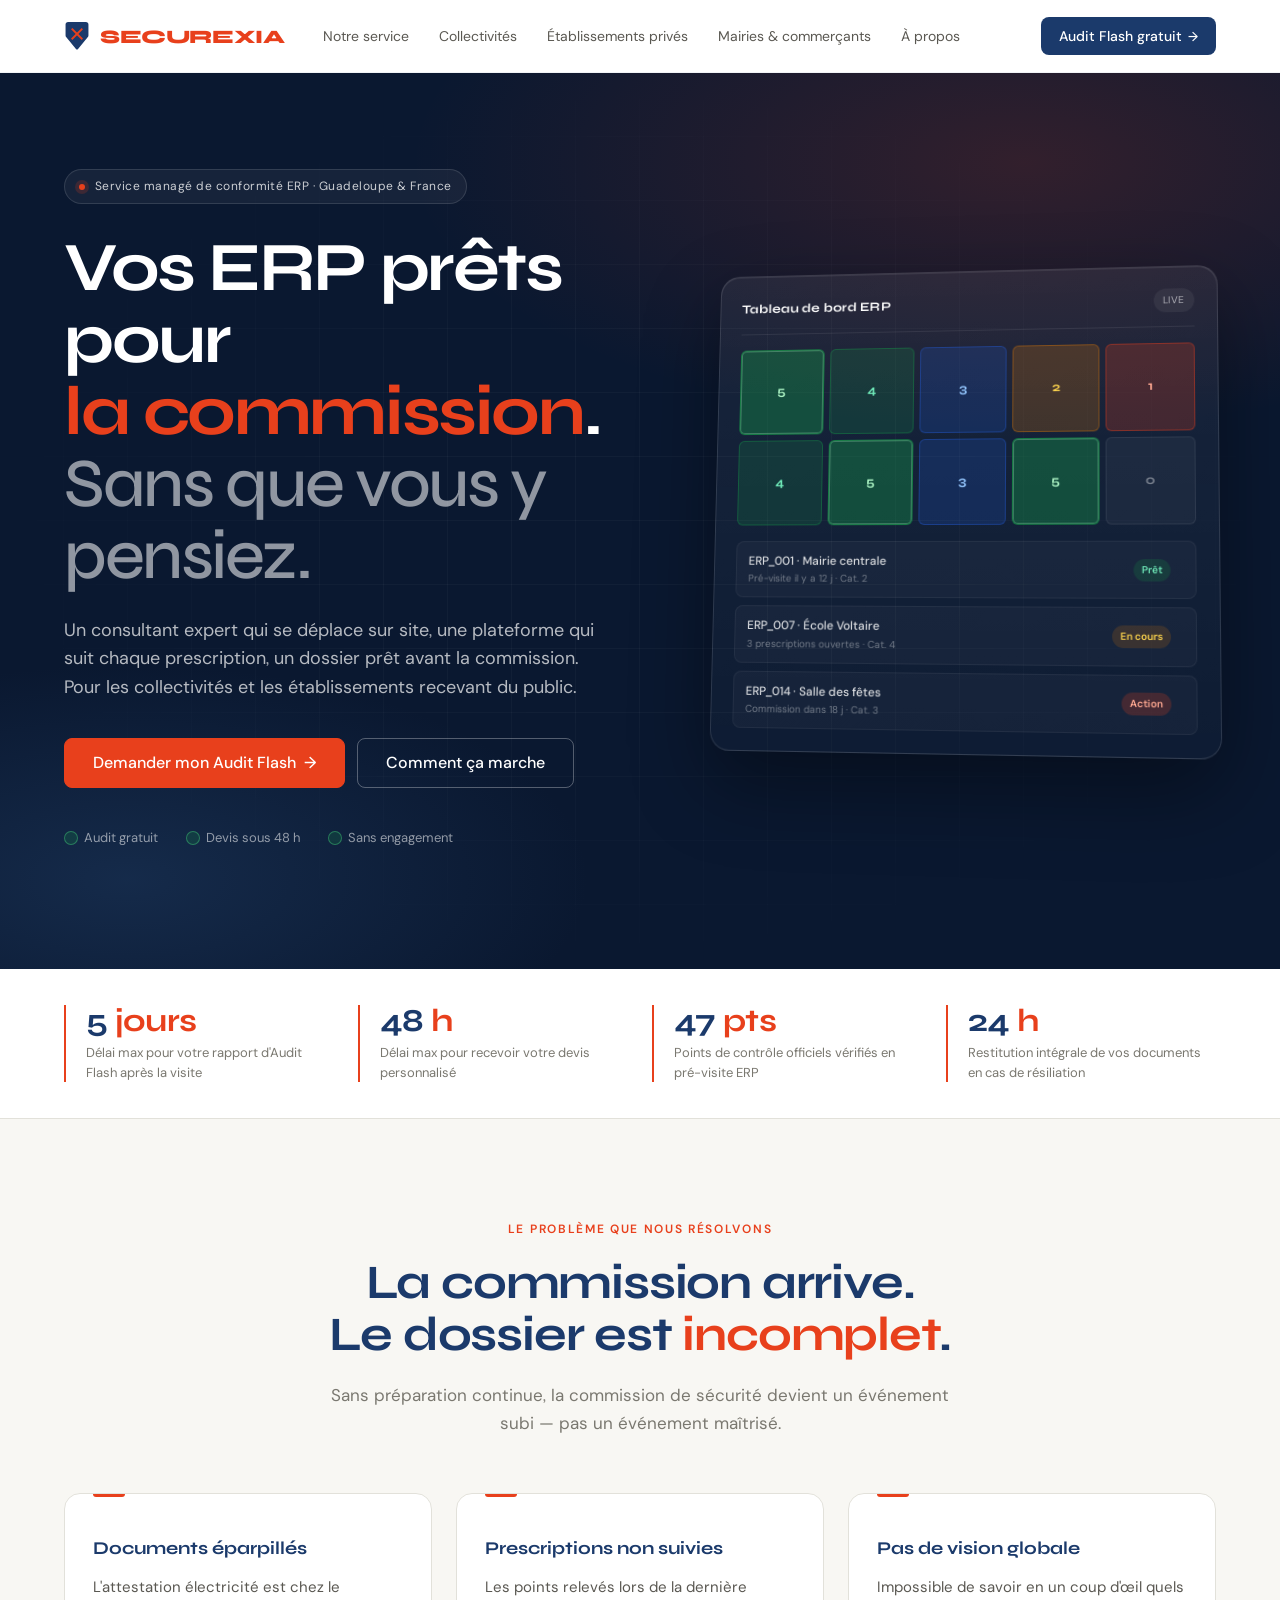
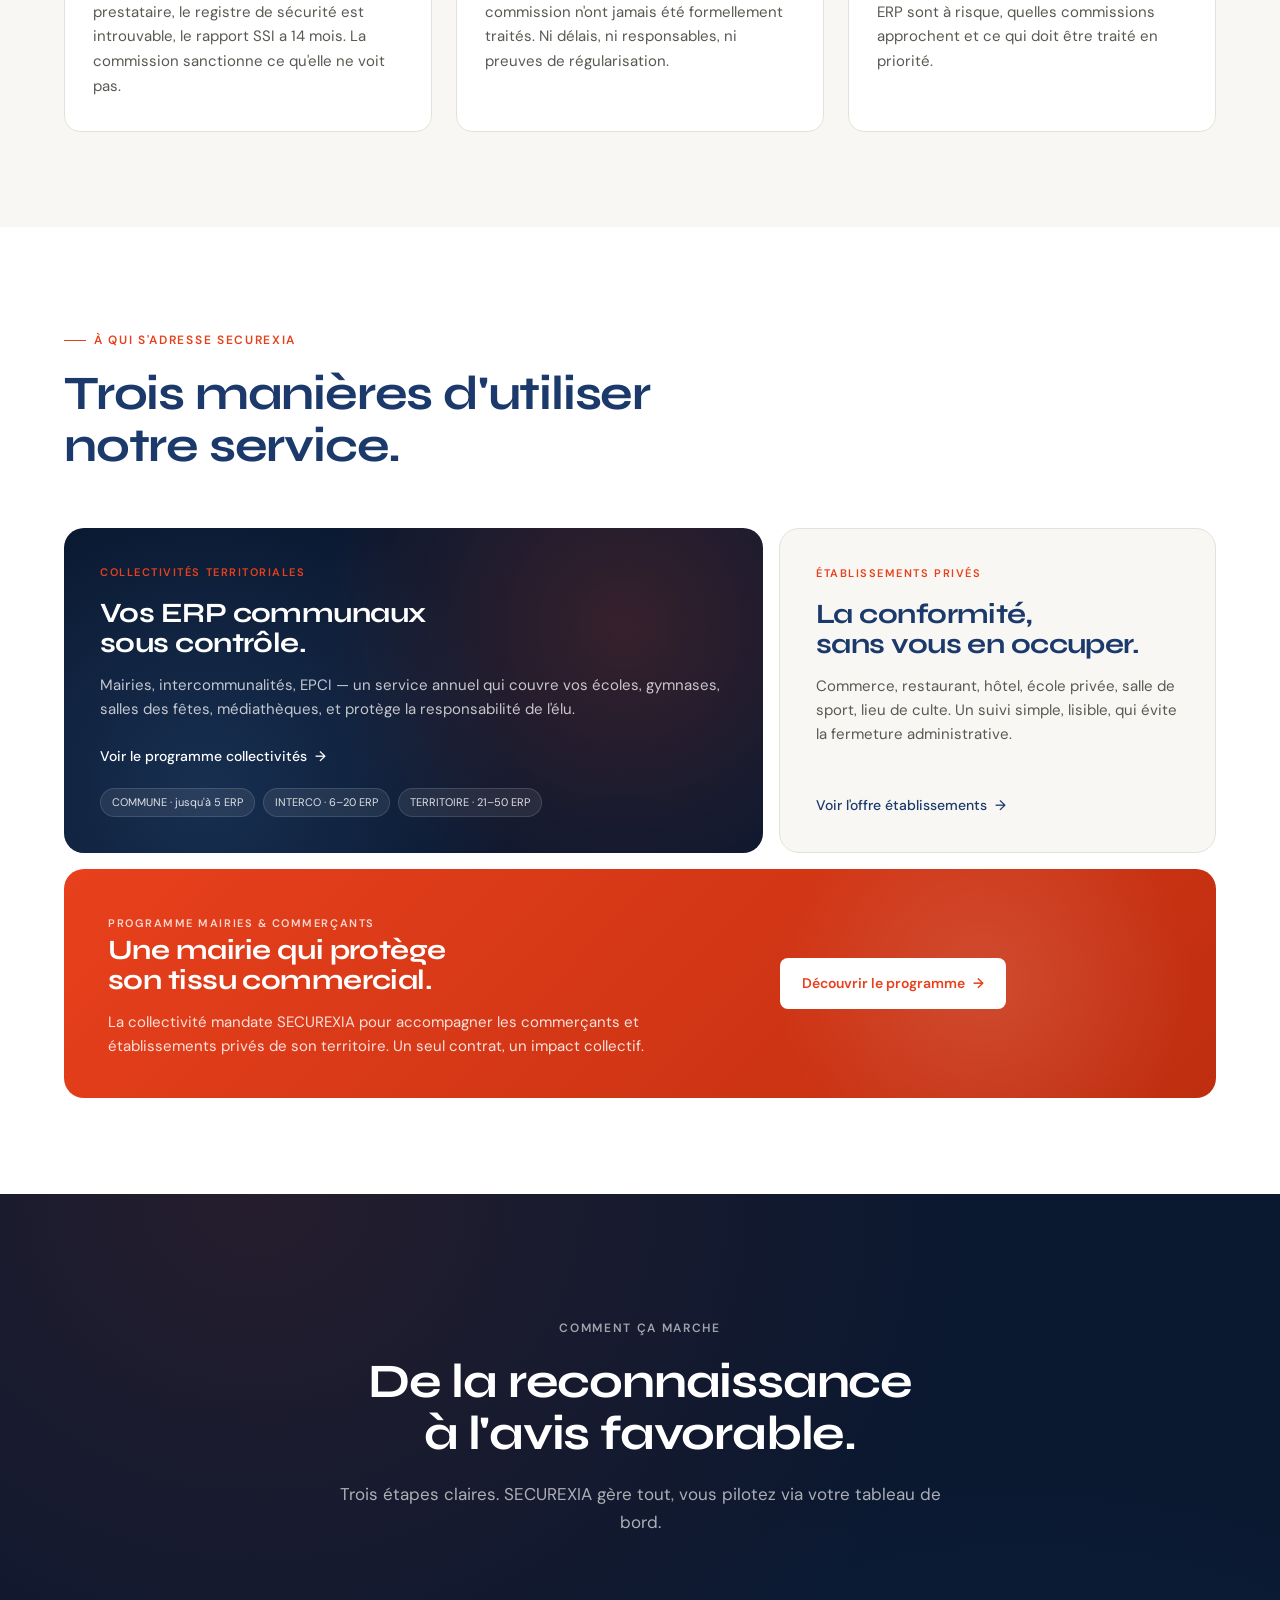
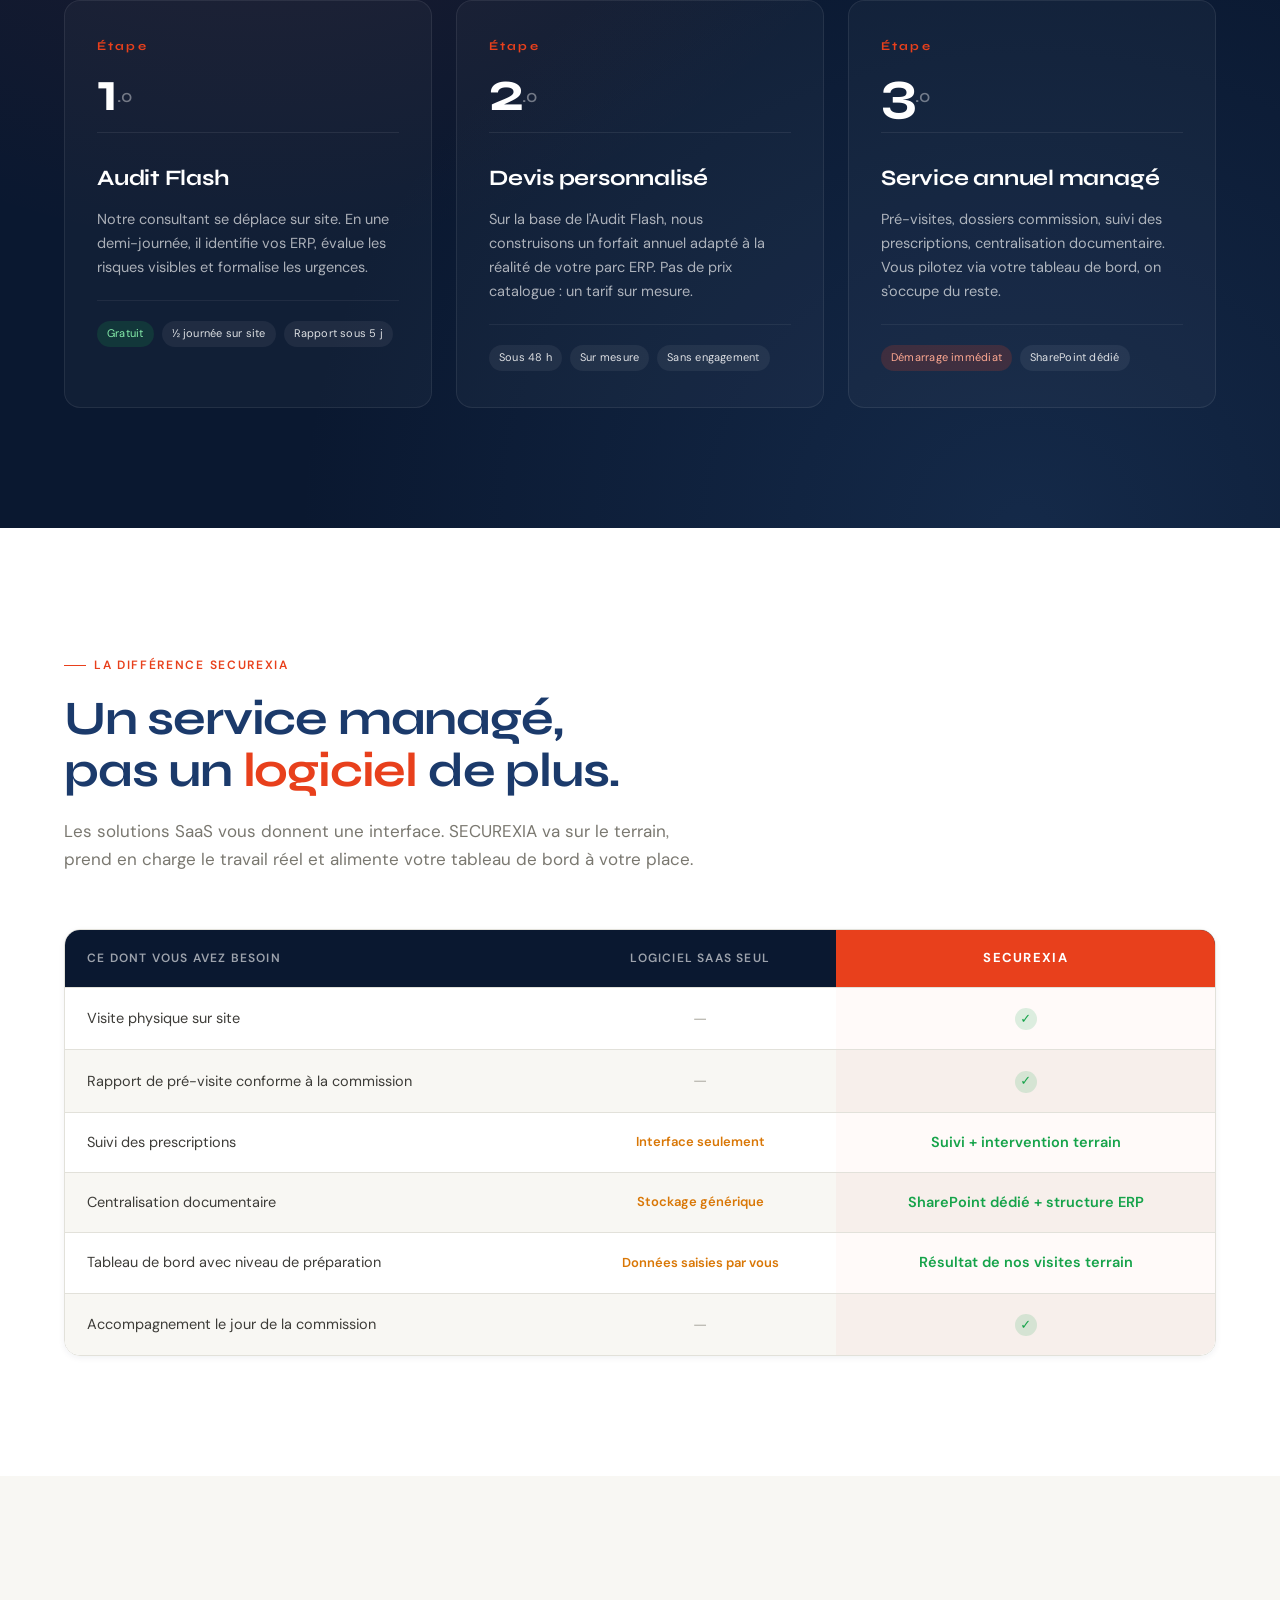
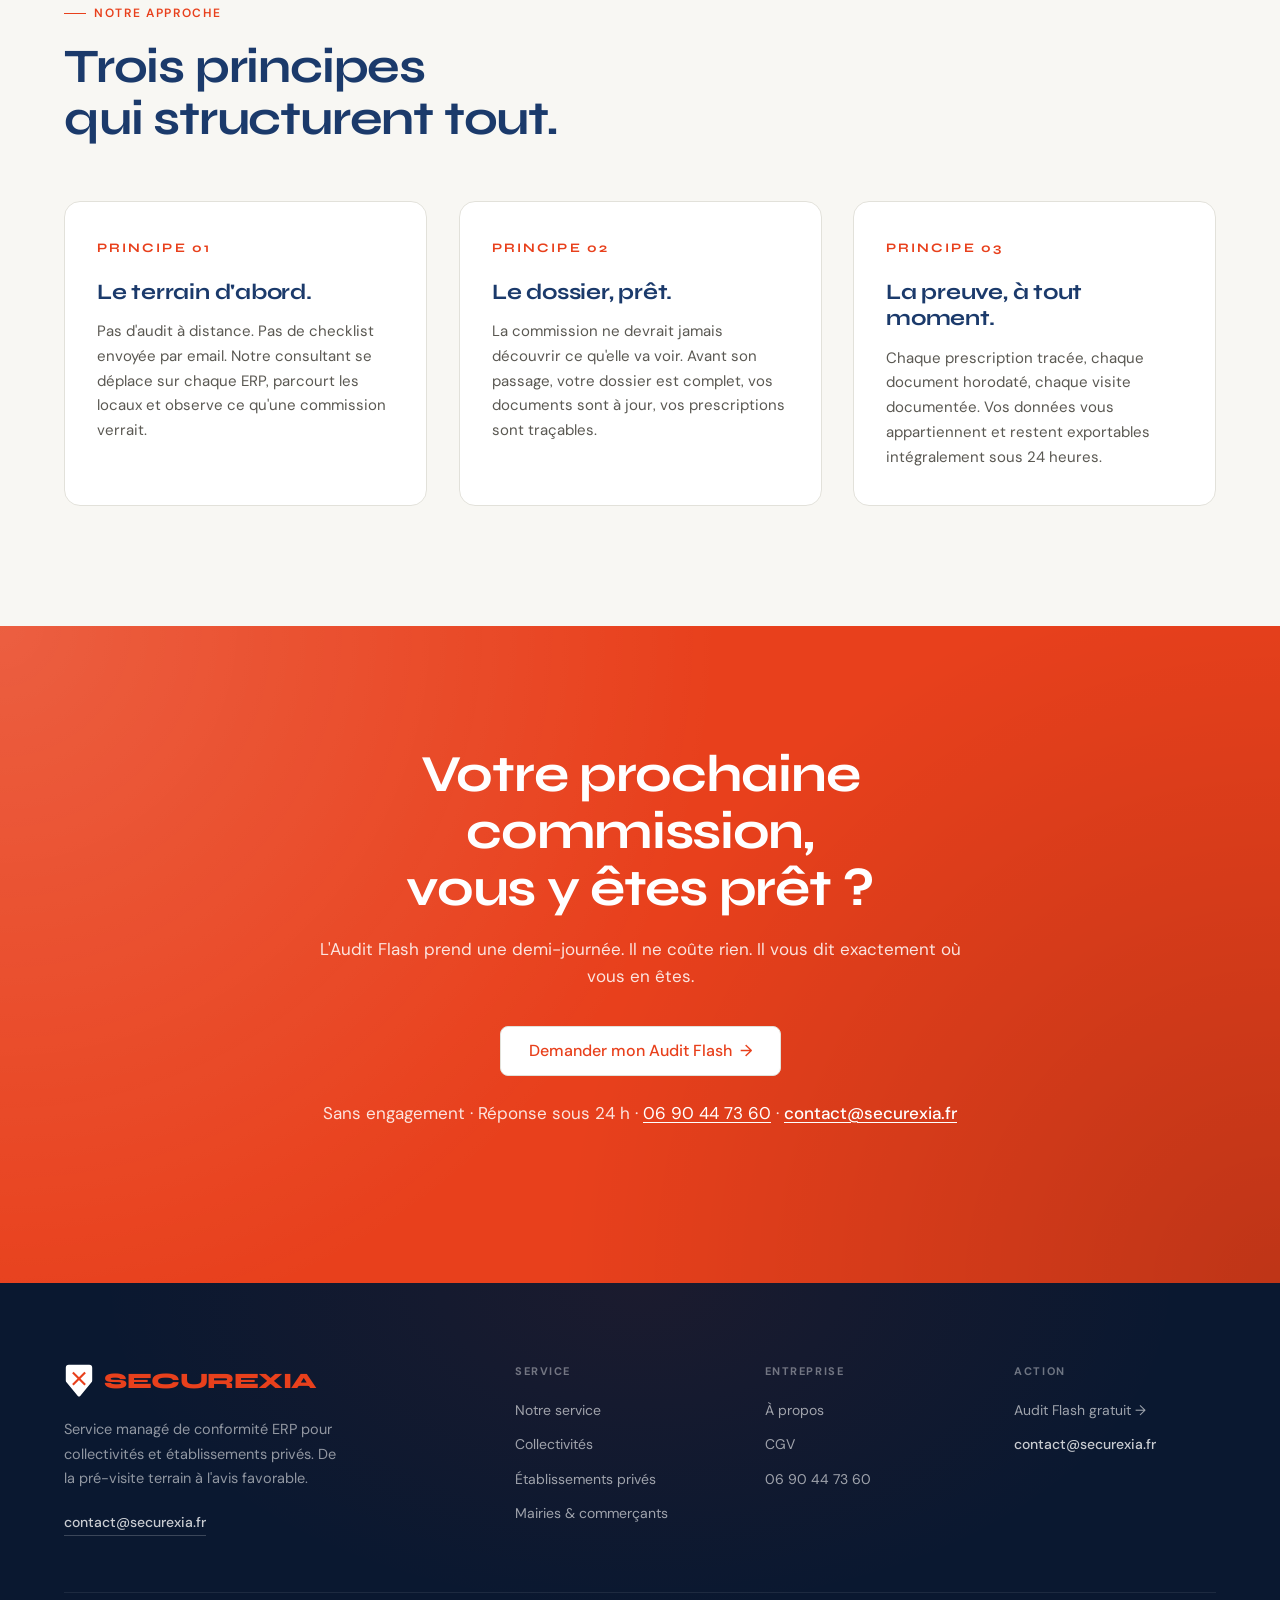
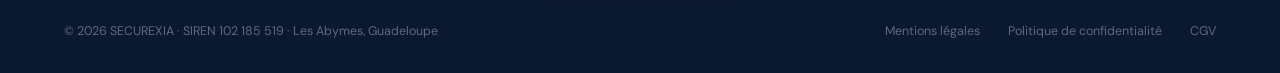
==== commit 6bd19da7: "Add files via upload" ====
--- a/index.html
+++ b/index.html
@@ -88,7 +88,7 @@
 </script>
 
 <!-- ── FAVICON ── -->
-<link rel="icon" type="image/svg+xml" href="data:image/svg+xml,<svg xmlns='http://www.w3.org/2000/svg' viewBox='0 0 100 120'><polygon points='12,6 88,6 94,26 94,58 50,114 6,58 6,26' fill='%231B3A6B'/><rect x='32' y='36' width='36' height='14' fill='%23E8401C'/><rect x='32' y='6' width='36' height='12' fill='%23E8401C'/></svg>">
+<link rel="icon" type="image/svg+xml" href="data:image/svg+xml,<svg xmlns='http://www.w3.org/2000/svg' viewBox='0 0 100 120'><path d='M16 6 L84 6 Q94 6 94 16 L94 58 Q94 62 91 65 L54 110 Q50 114 46 110 L9 65 Q6 62 6 58 L6 16 Q6 6 16 6 Z' fill='%231B3A6B'/><g stroke='%23E8401C' stroke-width='7' stroke-linecap='square' fill='none'><line x1='32' y1='34' x2='68' y2='70'/><line x1='68' y1='34' x2='32' y2='70'/></g></svg>">
 <meta name="theme-color" content="#0F2347">
 </head>
 <body>
@@ -100,9 +100,11 @@
   <div class="header-inner">
     <button class="logo" onclick="showPage('home')" aria-label="Retour à l'accueil SECUREXIA">
       <svg xmlns="http://www.w3.org/2000/svg" viewBox="0 0 100 120" width="26" height="32" aria-hidden="true">
-        <polygon points="12,6 88,6 94,26 94,58 50,114 6,58 6,26" fill="#1B3A6B"/>
-        <rect x="32" y="36" width="36" height="14" rx="2" fill="#E8401C"/>
-        <rect x="32" y="6" width="36" height="12" rx="0" fill="#E8401C"/>
+        <path d="M16 6 L84 6 Q94 6 94 16 L94 58 Q94 62 91 65 L54 110 Q50 114 46 110 L9 65 Q6 62 6 58 L6 16 Q6 6 16 6 Z" fill="#1B3A6B"/>
+        <g stroke="#E8401C" stroke-width="7" stroke-linecap="square" fill="none">
+          <line x1="32" y1="34" x2="68" y2="70"/>
+          <line x1="68" y1="34" x2="32" y2="70"/>
+        </g>
       </svg>
       <span>SECURE<span>XIA</span></span>
     </button>
@@ -1078,9 +1080,11 @@
       <div class="footer-brand">
         <div class="logo-footer">
           <svg xmlns="http://www.w3.org/2000/svg" viewBox="0 0 100 120" width="30" height="36" aria-hidden="true">
-            <polygon points="12,6 88,6 94,26 94,58 50,114 6,58 6,26" fill="#FFFFFF"/>
-            <rect x="32" y="36" width="36" height="14" rx="2" fill="#E8401C"/>
-            <rect x="32" y="6" width="36" height="12" rx="0" fill="#E8401C"/>
+            <path d="M16 6 L84 6 Q94 6 94 16 L94 58 Q94 62 91 65 L54 110 Q50 114 46 110 L9 65 Q6 62 6 58 L6 16 Q6 6 16 6 Z" fill="#FFFFFF"/>
+            <g stroke="#E8401C" stroke-width="7" stroke-linecap="square" fill="none">
+              <line x1="32" y1="34" x2="68" y2="70"/>
+              <line x1="68" y1="34" x2="32" y2="70"/>
+            </g>
           </svg>
           <span>SECURE<span>XIA</span></span>
         </div>
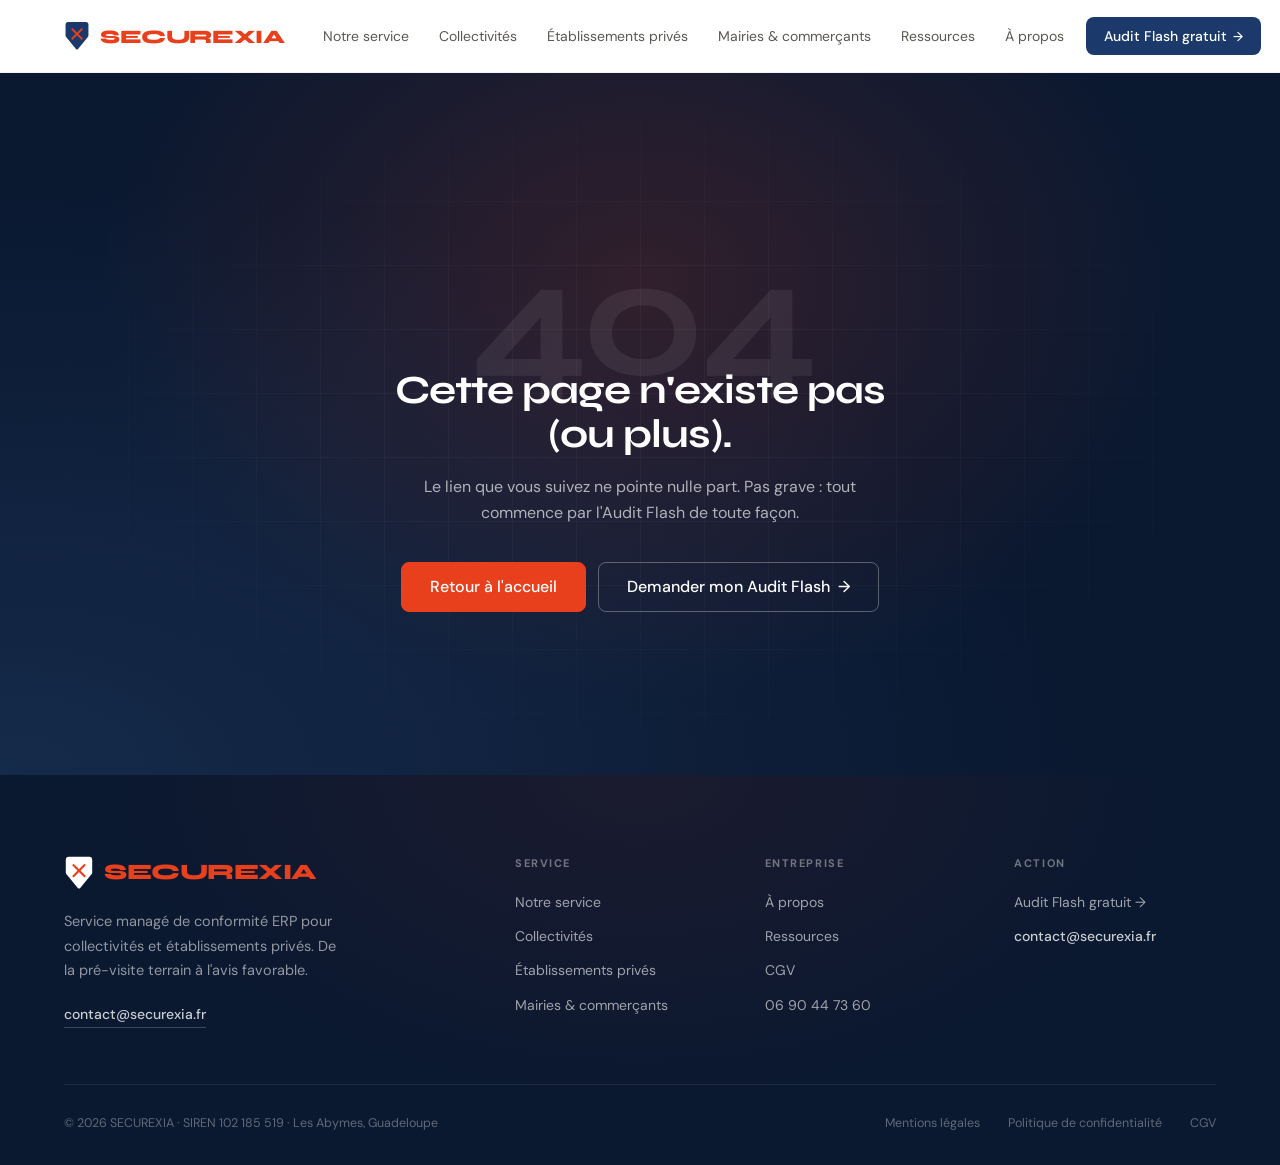
==== commit 39a7cf31: "Add files via upload" ====
--- a/index.html
+++ b/index.html
@@ -90,6 +90,11 @@
 <!-- ── FAVICON ── -->
 <link rel="icon" type="image/svg+xml" href="data:image/svg+xml,<svg xmlns='http://www.w3.org/2000/svg' viewBox='0 0 100 120'><path d='M16 6 L84 6 Q94 6 94 16 L94 58 Q94 62 91 65 L54 110 Q50 114 46 110 L9 65 Q6 62 6 58 L6 16 Q6 6 16 6 Z' fill='%231B3A6B'/><g stroke='%23E8401C' stroke-width='7' stroke-linecap='square' fill='none'><line x1='32' y1='34' x2='68' y2='70'/><line x1='68' y1='34' x2='32' y2='70'/></g></svg>">
 <meta name="theme-color" content="#0F2347">
+<!-- ── VERCEL ANALYTICS + SPEED INSIGHTS ── -->
+<script>window.va=window.va||function(){(window.vaq=window.vaq||[]).push(arguments)};</script>
+<script defer src="/_vercel/insights/script.js"></script>
+<script>window.si=window.si||function(){(window.siq=window.siq||[]).push(arguments)};</script>
+<script defer src="/_vercel/speed-insights/script.js"></script>
 </head>
 <body>
 
@@ -113,6 +118,7 @@
       <button class="nav-link" onclick="showPage('collectivites')">Collectivités</button>
       <button class="nav-link" onclick="showPage('etablissements')">Établissements privés</button>
       <button class="nav-link" onclick="showPage('programme')">Mairies & commerçants</button>
+      <button class="nav-link" onclick="showPage('ressources')">Ressources</button>
       <button class="nav-link" onclick="showPage('apropos')">À propos</button>
     </nav>
     <button class="nav-cta" onclick="showPage('audit')">Audit Flash gratuit</button>
@@ -125,6 +131,7 @@
     <button onclick="showPage('collectivites');toggleMenu()">Collectivités</button>
     <button onclick="showPage('etablissements');toggleMenu()">Établissements privés</button>
     <button onclick="showPage('programme');toggleMenu()">Mairies & commerçants</button>
+    <button onclick="showPage('ressources');toggleMenu()">Ressources</button>
     <button onclick="showPage('apropos');toggleMenu()">À propos</button>
     <button class="mobile-cta" onclick="showPage('audit');toggleMenu()">Audit Flash gratuit →</button>
   </div>
@@ -414,6 +421,33 @@
     </div>
   </section>
 
+  <!-- HOME — Ressources preview -->
+  <section class="home-ressources">
+    <div class="container">
+      <div class="home-ressources-head reveal">
+        <div>
+          <span class="eyebrow">Ressources</span>
+          <h2 class="section-title" style="margin-bottom:0;">Comprendre la conformité<br>avant qu'elle ne vous rattrape.</h2>
+        </div>
+        <button class="btn btn-ghost" onclick="showPage('ressources')">Toutes les ressources <span class="btn-arrow">→</span></button>
+      </div>
+      <div class="ressources-grid">
+        <a class="ressource-card reveal" onclick="showPage('article-avis')">
+          <div class="ressource-cat">Décryptage</div>
+          <h3>Avis défavorable de commission : que faire dans les 48 heures.</h3>
+          <p>Les bonnes décisions à prendre, le procès-verbal à décoder, les voies de recours et la feuille de route 30 jours pour reprendre la main.</p>
+          <div class="ressource-meta"><span>📖 8 min de lecture</span><span>·</span><span>Maires & DST</span></div>
+        </a>
+        <a class="ressource-card reveal reveal-delay-1" onclick="showPage('article-audit-7')">
+          <div class="ressource-cat">Méthode</div>
+          <h3>Les 7 points qui font basculer une commission de sécurité.</h3>
+          <p>Issues de secours, désenfumage, SSI, registre, contrôles électriques, formation, extincteurs — ce que la commission regarde vraiment.</p>
+          <div class="ressource-meta"><span>📖 9 min de lecture</span><span>·</span><span>Tous ERP</span></div>
+        </a>
+      </div>
+    </div>
+  </section>
+
   <!-- CTA BAND -->
   <section class="cta-band">
     <div class="cta-band-inner">
@@ -803,8 +837,43 @@
           <span>🔒 Gratuit · Sans engagement · Réponse sous 24 h</span>
         </div>
       </div>
-      <p style="font-size:13px;color:var(--gray-500);text-align:center;margin-top:14px;">Une question avant de remplir&nbsp;?
+
+      <div class="trust-strip">
+        <div class="trust-item">
+          <div class="ic">✓</div>
+          <div class="text">Données hébergées chez Microsoft, datacenters Europe</div>
+        </div>
+        <div class="trust-item">
+          <div class="ic">✓</div>
+          <div class="text">Conforme RGPD — accès, rectification, effacement</div>
+        </div>
+        <div class="trust-item">
+          <div class="ic">✓</div>
+          <div class="text">Aucune transmission à un tiers commercial</div>
+        </div>
+      </div>
+
+      <div class="next-steps">
+        <div class="next-steps-title">Ce qui se passe après l'envoi</div>
+        <div class="next-steps-list">
+          <div class="next-step">
+            <div class="num">1</div>
+            <div class="label"><strong>Sous 24 h</strong> — nous vous rappelons pour qualifier votre situation et planifier la visite.</div>
+          </div>
+          <div class="next-step">
+            <div class="num">2</div>
+            <div class="label"><strong>Sous 5 jours</strong> — notre consultant se déplace sur site pour l'Audit Flash (½ journée).</div>
+          </div>
+          <div class="next-step">
+            <div class="num">3</div>
+            <div class="label"><strong>Sous 5 jours après visite</strong> — vous recevez votre rapport complet et, si vous le souhaitez, un devis personnalisé sous 48 h.</div>
+          </div>
+        </div>
+      </div>
+
+      <p style="font-size:13px;color:var(--gray-500);text-align:center;margin-top:18px;">Une question avant de remplir&nbsp;?
         <a href="#" onclick="openEmail();return false;">contact@securexia.fr</a>
+        · <a href="tel:+590690447360" style="color:var(--gray-500);text-decoration:none;border-bottom:1px solid var(--gray-300);padding-bottom:1px;">06 90 44 73 60</a>
       </p>
     </div>
   </div>
@@ -1072,6 +1141,289 @@
 </div>
 
 <!-- ════════════════════════════════════════
+     RESSOURCES — INDEX
+════════════════════════════════════════ -->
+<div id="page-ressources" class="page">
+
+  <section class="page-hero">
+    <div class="page-hero-inner">
+      <span class="badge badge-light" style="margin-bottom:24px;">Ressources & analyses</span>
+      <h1>Comprendre la conformité,<br>avant qu'elle ne <em>vous rattrape.</em></h1>
+      <p>Décryptages réglementaires, méthodes terrain, cas pratiques. Pour les maires, DST, gestionnaires d'établissements et toutes les personnes en première ligne face à la commission.</p>
+    </div>
+  </section>
+
+  <section class="page-content">
+    <div class="page-content-inner">
+      <div class="section-head reveal">
+        <span class="eyebrow">Tous les articles</span>
+        <h2 class="section-title">Lectures pour décider<br>en connaissance.</h2>
+      </div>
+      <div class="ressources-grid">
+        <a class="ressource-card reveal" onclick="showPage('article-avis')">
+          <div class="ressource-cat">Décryptage</div>
+          <h3>Avis défavorable de commission : que faire dans les 48 heures.</h3>
+          <p>Les bonnes décisions à prendre, le procès-verbal à décoder, les voies de recours et la feuille de route 30 jours pour reprendre la main.</p>
+          <div class="ressource-meta"><span>📖 8 min de lecture</span><span>·</span><span>Maires & DST</span></div>
+        </a>
+        <a class="ressource-card reveal reveal-delay-1" onclick="showPage('article-audit-7')">
+          <div class="ressource-cat">Méthode</div>
+          <h3>Les 7 points qui font basculer une commission de sécurité.</h3>
+          <p>Issues de secours, désenfumage, SSI, registre, contrôles électriques, formation, extincteurs — ce que la commission regarde vraiment.</p>
+          <div class="ressource-meta"><span>📖 9 min de lecture</span><span>·</span><span>Tous ERP</span></div>
+        </a>
+      </div>
+
+      <div class="reveal" style="margin-top:80px;background:var(--off-white);border:1px solid var(--gray-100);border-radius:var(--r-lg);padding:40px 36px;">
+        <span class="eyebrow">Bientôt</span>
+        <h3 style="font-family:var(--font-display);font-size:22px;font-weight:700;color:var(--navy);margin-bottom:12px;letter-spacing:-0.01em;line-height:1.2;">Les prochaines analyses</h3>
+        <p style="font-size:15px;color:var(--gray-600);line-height:1.65;margin-bottom:20px;">Catégories ERP — décrypter le classement de votre établissement · La responsabilité pénale du maire en cas d'incident · Le calendrier réel des commissions périodiques · Pré-visite : ce qu'on observe sur 100 ERP guadeloupéens.</p>
+        <p style="font-size:13.5px;color:var(--gray-500);">Pour être prévenu de la prochaine publication&nbsp;: <a href="#" onclick="openEmail();return false;">contact@securexia.fr</a></p>
+      </div>
+    </div>
+  </section>
+
+  <section class="cta-band">
+    <div class="cta-band-inner">
+      <h2>Au-delà de la lecture,<br>une action concrète.</h2>
+      <p>L'Audit Flash transforme la théorie en plan d'action sur votre parc ERP réel.</p>
+      <div class="cta-band-actions">
+        <button class="btn btn-secondary btn-lg" style="color:var(--accent);" onclick="showPage('audit')">Demander mon Audit Flash <span class="btn-arrow">→</span></button>
+      </div>
+    </div>
+  </section>
+
+</div>
+
+<!-- ════════════════════════════════════════
+     ARTICLE 1 — Avis défavorable
+════════════════════════════════════════ -->
+<div id="page-article-avis" class="page">
+
+  <section class="article-hero">
+    <div class="article-hero-inner">
+      <button class="article-back" onclick="showPage('ressources')">← Toutes les ressources</button>
+      <div class="article-meta-top">
+        <span class="article-cat">Décryptage</span>
+        <span class="dot-sep"></span>
+        <span>8 min de lecture</span>
+        <span class="dot-sep"></span>
+        <span>Avril 2026</span>
+      </div>
+      <h1>Avis défavorable de commission&nbsp;: que faire dans les 48&nbsp;heures.</h1>
+      <p class="article-lede">Une commission peut sembler être une formalité. Un avis défavorable change tout&nbsp;: fermeture possible, responsabilité engagée, communication à organiser, échéances strictes. Voici les bonnes décisions, dans l'ordre, pour reprendre la main.</p>
+      <div class="article-byline">
+        <div class="article-byline-avatar">SX</div>
+        <div class="article-byline-info">
+          <div class="name">L'équipe SECUREXIA</div>
+          <div class="role">Conformité ERP · Guadeloupe</div>
+        </div>
+      </div>
+    </div>
+  </section>
+
+  <article class="article-body">
+    <p>L'arrivée de la commission de sécurité dans un ERP est rarement une surprise totale. Sa décision, parfois si. Un avis défavorable n'est pas un simple courrier administratif&nbsp;: il déclenche un compte à rebours, expose une responsabilité, et peut entraîner la fermeture immédiate de l'établissement. Ce qui se joue dans les 48 heures qui suivent détermine souvent la suite des événements.</p>
+
+    <h2>Ce que dit vraiment un avis défavorable</h2>
+    <p>L'avis défavorable est rendu lorsque la commission constate des manquements suffisamment graves pour ne pas pouvoir attester de la sécurité du public dans l'établissement. Il est notifié par procès-verbal, signé par le président de la commission, et adressé à l'exploitant ainsi qu'au maire de la commune.</p>
+    <p>Trois situations principales aboutissent à cet avis&nbsp;:</p>
+    <ul>
+      <li>Un <strong>point rédhibitoire</strong> identifié&nbsp;: dispositif de sécurité incendie défaillant, issues de secours condamnées, désenfumage hors d'usage.</li>
+      <li>Un <strong>cumul d'anomalies</strong> qui, prises ensemble, compromettent la mise en sécurité du public.</li>
+      <li>Une <strong>absence de documents obligatoires</strong> empêchant la commission de se prononcer sur l'état réel de l'ERP.</li>
+    </ul>
+
+    <div class="callout">
+      <div class="callout-label">À retenir</div>
+      <p>Un avis défavorable n'entraîne pas <em>automatiquement</em> la fermeture. C'est le maire (ou le préfet pour certains ERP) qui prend l'arrêté de fermeture s'il estime nécessaire. Mais l'autorité de la commission est telle que le refus de prendre l'arrêté engage la responsabilité de celui qui s'en abstient.</p>
+    </div>
+
+    <h2>Les 48 premières heures</h2>
+    <p>Le délai entre la notification de l'avis et la décision administrative est court. Voici les actions à mener, dans l'ordre, dès la réception du procès-verbal.</p>
+
+    <h3>1. Lire le procès-verbal en entier</h3>
+    <p>Le PV liste précisément les <strong>points qui motivent l'avis</strong>. Chaque observation est rattachée à un article réglementaire (arrêté du 25 juin 1980 modifié, règlement de sécurité ERP). Ces références ne sont pas décoratives&nbsp;: elles définissent exactement le périmètre des travaux à réaliser.</p>
+
+    <h3>2. Identifier les points rédhibitoires</h3>
+    <p>Tous les manquements ne se valent pas. Distinguer&nbsp;:</p>
+    <ul>
+      <li>Les <strong>points bloquants immédiats</strong> qui justifient la fermeture (ex. système d'alarme inopérant, désenfumage non vérifié depuis plus d'un an).</li>
+      <li>Les <strong>prescriptions à délai</strong> qui peuvent être traitées dans les semaines suivantes sans impact opérationnel.</li>
+    </ul>
+
+    <h3>3. Prendre contact avec la mairie</h3>
+    <p>Le maire reçoit une copie du PV. C'est lui qui prendra (ou non) l'arrêté de fermeture. Un échange direct, factuel, présentant le plan d'action envisagé permet souvent de gagner du temps. Préparer pour cet échange&nbsp;: la liste des points, les délais de remise en conformité, les preuves d'engagement déjà mobilisées (devis, planning prestataires).</p>
+
+    <h3>4. Déclencher les prestataires techniques</h3>
+    <p>Les points liés aux installations (SSI, désenfumage, électricité) nécessitent l'intervention d'organismes ou d'entreprises spécialisés. <strong>Demander dès les premières heures les devis et plannings d'intervention</strong>&nbsp;: ce sont ces documents qui démontreront à la commission, lors de la contre-visite, que l'engagement de mise en conformité est sérieux.</p>
+
+    <h2>Décoder les voies de recours</h2>
+    <p>Trois recours existent contre un avis défavorable. Chacun obéit à des règles précises.</p>
+
+    <h3>Le recours gracieux</h3>
+    <p>Adressé au président de la commission de sécurité, il consiste à demander une nouvelle visite après mise en conformité partielle ou totale. C'est le recours le plus fréquemment utilisé&nbsp;: rapide, peu formel, il s'appuie sur la production de preuves de régularisation.</p>
+
+    <h3>Le recours hiérarchique</h3>
+    <p>Adressé au préfet, il conteste la décision de la commission. Plus rare, il s'applique lorsqu'on estime qu'une observation est mal fondée juridiquement.</p>
+
+    <h3>Le recours contentieux</h3>
+    <p>Devant le tribunal administratif, dans un délai de deux mois suivant la décision faisant grief (en général l'arrêté de fermeture, pas l'avis lui-même). Cette voie est lourde, longue, et rarement la plus efficace dans l'urgence.</p>
+
+    <blockquote>Dans 80&nbsp;% des cas, la solution n'est pas juridique. C'est une remise en conformité rapide et documentée, présentée à la commission lors d'une contre-visite.</blockquote>
+
+    <h2>La feuille de route 30 jours</h2>
+    <p>Au-delà des 48 premières heures, voici la séquence type pour aboutir à un avis favorable lors de la contre-visite.</p>
+    <ol>
+      <li><strong>Semaine 1</strong>&nbsp;— traitement des points rédhibitoires, devis signés, interventions planifiées sur les installations critiques.</li>
+      <li><strong>Semaine 2</strong>&nbsp;— réalisation des travaux et contrôles, collecte des attestations et rapports d'intervention.</li>
+      <li><strong>Semaine 3</strong>&nbsp;— mise à jour du registre de sécurité, vérification des documents annuels, formation rapide du personnel sur les consignes.</li>
+      <li><strong>Semaine 4</strong>&nbsp;— préparation du dossier de contre-visite&nbsp;: plan d'actions résolu, preuves photo, attestations, et demande formelle de nouvelle visite à la commission.</li>
+    </ol>
+
+    <h2>Comment éviter la prochaine fois</h2>
+    <p>Un avis défavorable n'arrive presque jamais par surprise pour qui connaît son ERP. Les anomalies relevées en commission existent souvent depuis des mois&nbsp;: ce qui manque, c'est un <strong>œil extérieur régulier</strong> et un <strong>suivi formalisé</strong> des prescriptions.</p>
+    <p>C'est précisément ce que SECUREXIA met en place&nbsp;: pré-visites annuelles, dossier commission tenu à jour, suivi des prescriptions avec dates et responsables. Le jour de la commission, il n'y a plus de surprise — il y a un dossier.</p>
+
+    <div class="article-end-cta">
+      <h3>Vous avez une commission qui approche&nbsp;?</h3>
+      <p>L'Audit Flash permet, en une demi-journée sur site, d'identifier les points qui pourraient justifier un avis défavorable. Gratuit, sans engagement.</p>
+      <button class="btn btn-primary btn-lg" onclick="showPage('audit')">Demander mon Audit Flash <span class="btn-arrow">→</span></button>
+    </div>
+  </article>
+
+  <div class="related-articles">
+    <div class="related-head">À lire ensuite</div>
+    <a class="ressource-card" onclick="showPage('article-audit-7')">
+      <div class="ressource-cat">Méthode</div>
+      <h3>Les 7 points qui font basculer une commission de sécurité.</h3>
+      <p>Issues de secours, désenfumage, SSI, registre, contrôles électriques, formation, extincteurs.</p>
+      <div class="ressource-meta"><span>📖 9 min</span><span>·</span><span>Tous ERP</span></div>
+    </a>
+  </div>
+
+</div>
+
+<!-- ════════════════════════════════════════
+     ARTICLE 2 — Les 7 points
+════════════════════════════════════════ -->
+<div id="page-article-audit-7" class="page">
+
+  <section class="article-hero">
+    <div class="article-hero-inner">
+      <button class="article-back" onclick="showPage('ressources')">← Toutes les ressources</button>
+      <div class="article-meta-top">
+        <span class="article-cat">Méthode</span>
+        <span class="dot-sep"></span>
+        <span>9 min de lecture</span>
+        <span class="dot-sep"></span>
+        <span>Avril 2026</span>
+      </div>
+      <h1>Les 7 points qui font basculer<br>une commission de sécurité.</h1>
+      <p class="article-lede">La commission de sécurité ne vérifie pas tout, et elle ne note pas. Elle regarde sept points cardinaux. Quand l'un d'eux fait défaut, l'avis bascule. Voici la liste — et ce qu'il faut savoir pour chacun.</p>
+      <div class="article-byline">
+        <div class="article-byline-avatar">SX</div>
+        <div class="article-byline-info">
+          <div class="name">L'équipe SECUREXIA</div>
+          <div class="role">Conformité ERP · Guadeloupe</div>
+        </div>
+      </div>
+    </div>
+  </section>
+
+  <article class="article-body">
+    <p>L'idée que la commission de sécurité contrôle tout, partout, en détail, est une légende. La visite dure souvent moins de deux heures. Le procès-verbal tient en quelques pages. Ce qui s'y joue est précis, et toujours autour des mêmes points. Connaître ces sept axes, c'est savoir où concentrer la préparation — et où porter l'attention quand on est commissionné soi-même.</p>
+
+    <h2>1. Les issues de secours</h2>
+    <p>Premier réflexe d'un commissionnaire&nbsp;: parcourir l'établissement <strong>en suivant le chemin d'évacuation</strong>. Dégagements obstrués, portes condamnées, signalétique manquante ou non lumineuse, blocs autonomes hors d'usage&nbsp;: chacun de ces constats peut suffire à un avis défavorable.</p>
+    <p>L'erreur fréquente&nbsp;: penser qu'un dégagement « habituellement libre » suffit. La commission constate <em>ce qu'elle voit le jour J</em>. Un carton stocké devant une issue, une chaise empilée contre une porte, et l'observation est inscrite au PV.</p>
+
+    <h2>2. Le désenfumage</h2>
+    <p>Souvent oublié parce qu'invisible. Le désenfumage (mécanique ou naturel) doit faire l'objet d'une <strong>vérification annuelle par un organisme agréé</strong>, conformément à l'arrêté du 25 juin 1980. La commission demandera l'attestation de la dernière vérification — pas un contrat de maintenance, l'attestation effective du dernier passage.</p>
+    <div class="callout">
+      <div class="callout-label">Erreur fréquente</div>
+      <p>Le contrat de maintenance n'est pas une preuve de vérification. Seule l'attestation datée et signée vaut. Si la dernière intervention remonte à plus de 12 mois, la commission le constate et l'inscrit.</p>
+    </div>
+
+    <h2>3. L'alarme incendie et le SSI</h2>
+    <p>Le système de sécurité incendie (SSI) est testé pendant la visite. Cela peut surprendre&nbsp;: la commission peut <strong>déclencher l'alarme</strong> pour vérifier qu'elle se diffuse partout, que les portes coupe-feu se ferment, que les sorties s'ouvrent.</p>
+    <p>Les points qui posent problème&nbsp;: une zone non couverte par les détecteurs, une centrale en défaut signalée mais non traitée, un report d'alarme défaillant, un essai SSI annuel non documenté.</p>
+
+    <h2>4. Le registre de sécurité</h2>
+    <p>Document obligatoire dans tout ERP. La commission le demande systématiquement. Il doit contenir, au minimum&nbsp;:</p>
+    <ul>
+      <li>Les <strong>caractéristiques de l'établissement</strong> (catégorie, type, effectif).</li>
+      <li>Les <strong>vérifications réglementaires périodiques</strong> et leurs résultats.</li>
+      <li>Les <strong>travaux d'aménagement et de transformation</strong>, avec dates et entreprises.</li>
+      <li>Les <strong>exercices d'évacuation</strong> et leur déroulement.</li>
+      <li>Les <strong>consignes</strong> en cas d'incendie.</li>
+    </ul>
+    <p>Un registre absent ou non tenu à jour est un signal fort pour la commission. Il suggère une absence de gestion rigoureuse, et pousse à approfondir tous les autres points.</p>
+
+    <h2>5. Les contrôles électriques (Q18)</h2>
+    <p>L'attestation Q18 (rapport de vérification des installations électriques) est annuelle. Comme pour le désenfumage, c'est <strong>l'attestation</strong> qui fait foi — pas le contrat. Le rapport doit&nbsp;:</p>
+    <ul>
+      <li>Lister les anomalies relevées lors de la vérification.</li>
+      <li>Tracer leur traitement&nbsp;: anomalie levée, en cours, ou justifiée.</li>
+      <li>Être signé par un organisme agréé.</li>
+    </ul>
+    <p>Les anomalies non traitées d'une année sur l'autre attirent l'attention. La commission considère qu'une anomalie reportée d'année en année est, de fait, une non-conformité.</p>
+
+    <h2>6. La formation du personnel</h2>
+    <p>Souvent négligé. La commission peut interroger un membre du personnel sur les <strong>consignes d'évacuation</strong>, l'<strong>emplacement des extincteurs</strong>, ou le <strong>rôle attendu</strong> en cas d'alarme. Une réponse vague ou incertaine est notée au PV.</p>
+    <p>Pour les ERP recevant un public important, la formation incendie doit être périodique, documentée, et tracée dans le registre. Ce n'est pas une formalité — c'est l'un des rares points où la commission peut directement vérifier l'état réel, et non l'état documentaire.</p>
+
+    <h2>7. Les extincteurs</h2>
+    <p>Présents, accessibles, vérifiés annuellement, signalés correctement. Les quatre conditions doivent être remplies. Une étiquette de vérification dépassée d'un mois&nbsp;? Inscrite au PV. Un extincteur derrière une étagère&nbsp;? Inscrit. Un signal non lumineux dans un dégagement sombre&nbsp;? Inscrit.</p>
+    <p>L'erreur typique&nbsp;: penser que le prestataire de maintenance gère tout. <strong>Le gestionnaire de l'ERP reste responsable</strong>. Si le prestataire prend du retard, c'est l'ERP qui en supporte les conséquences.</p>
+
+    <h2>Le huitième point invisible</h2>
+    <p>Au-delà des sept axes formels, la commission perçoit autre chose, plus diffus mais déterminant&nbsp;: <strong>le sérieux de la gestion</strong>. Un dossier complet, un registre tenu, des prescriptions précédentes documentées, une personne capable de répondre aux questions techniques&nbsp;— tout cela créé une impression de maîtrise qui change l'angle de la visite.</p>
+    <p>À l'inverse, un dossier reconstitué le matin même, des documents introuvables, des regards perdus quand on cite les arrêtés, et la visite devient un examen plutôt qu'une vérification.</p>
+
+    <blockquote>La commission ne note pas. Mais elle décide. Et sa décision dépend autant de ce qu'elle voit que de ce qu'on lui montre.</blockquote>
+
+    <h2>Construire la préparation</h2>
+    <p>Préparer une commission, ce n'est pas tout vérifier la veille. C'est mettre en place, sur l'année, un cycle qui permet à chaque point de rester naturellement à jour. Les bons gestionnaires d'ERP ne préparent plus leurs commissions — ils <em>vivent</em> en conformité, et la commission ne fait que constater l'état permanent.</p>
+    <p>C'est exactement ce que SECUREXIA installe dans les collectivités et les établissements&nbsp;: un cycle de pré-visites, un suivi continu des prescriptions, un dossier maintenu en permanence prêt pour la commission.</p>
+
+    <div class="article-end-cta">
+      <h3>Sur vos ERP, où en êtes-vous des 7&nbsp;points&nbsp;?</h3>
+      <p>L'Audit Flash passe en revue chacun de ces axes sur site. Vous savez précisément où vous êtes exposé, et où vous êtes prêt. Gratuit, sans engagement.</p>
+      <button class="btn btn-primary btn-lg" onclick="showPage('audit')">Demander mon Audit Flash <span class="btn-arrow">→</span></button>
+    </div>
+  </article>
+
+  <div class="related-articles">
+    <div class="related-head">À lire ensuite</div>
+    <a class="ressource-card" onclick="showPage('article-avis')">
+      <div class="ressource-cat">Décryptage</div>
+      <h3>Avis défavorable de commission : que faire dans les 48 heures.</h3>
+      <p>Les bonnes décisions à prendre, le PV à décoder, les voies de recours et la feuille de route 30 jours.</p>
+      <div class="ressource-meta"><span>📖 8 min</span><span>·</span><span>Maires & DST</span></div>
+    </a>
+  </div>
+
+</div>
+
+<!-- ════════════════════════════════════════
+     PAGE 404
+════════════════════════════════════════ -->
+<div id="page-404" class="page">
+  <section class="notfound">
+    <div class="notfound-inner">
+      <div class="notfound-code">404</div>
+      <h1 class="notfound-title">Cette page n'existe pas<br>(ou plus).</h1>
+      <p class="notfound-text">Le lien que vous suivez ne pointe nulle part. Pas grave&nbsp;: tout commence par l'Audit Flash de toute façon.</p>
+      <div class="notfound-actions">
+        <button class="btn btn-primary btn-lg" onclick="showPage('home')">Retour à l'accueil</button>
+        <button class="btn btn-outline-white btn-lg" onclick="showPage('audit')">Demander mon Audit Flash <span class="btn-arrow">→</span></button>
+      </div>
+    </div>
+  </section>
+</div>
+
+<!-- ════════════════════════════════════════
      FOOTER
 ════════════════════════════════════════ -->
 <footer>
@@ -1101,6 +1453,7 @@
       <div class="footer-col">
         <h4>Entreprise</h4>
         <a onclick="showPage('apropos')">À propos</a>
+        <a onclick="showPage('ressources')">Ressources</a>
         <a onclick="showPage('cgv')">CGV</a>
         <a href="tel:+590690447360">06 90 44 73 60</a>
       </div>
--- a/style.css
+++ b/style.css
@@ -1865,6 +1865,525 @@
   color: white;
   text-decoration: underline;
   text-underline-offset: 3px;
+}
+
+/* ════════════════════════════════════════════
+   V2 — RESSOURCES / ARTICLES / 404
+════════════════════════════════════════════ */
+
+/* ── HOME — Ressources preview ── */
+.home-ressources {
+  padding: 120px 0;
+  background: white;
+  border-top: 1px solid var(--gray-100);
+}
+.home-ressources-head {
+  display: flex;
+  justify-content: space-between;
+  align-items: end;
+  gap: 32px;
+  margin-bottom: 48px;
+}
+.home-ressources-head .section-title { margin-bottom: 0; }
+
+/* ── Ressources grid (index page) ── */
+.ressources-grid {
+  display: grid;
+  grid-template-columns: repeat(2, 1fr);
+  gap: 24px;
+  margin-top: 56px;
+}
+.ressource-card {
+  display: flex;
+  flex-direction: column;
+  background: white;
+  border: 1px solid var(--gray-100);
+  border-radius: var(--r-lg);
+  padding: 36px 32px;
+  cursor: pointer;
+  transition: all var(--d-base) var(--ease-out);
+  text-decoration: none;
+  color: inherit;
+  position: relative;
+  overflow: hidden;
+}
+.ressource-card::before {
+  content: '';
+  position: absolute;
+  top: 0; left: 0; width: 0; height: 3px;
+  background: var(--accent);
+  transition: width var(--d-slow) var(--ease-out);
+}
+.ressource-card:hover {
+  border-color: var(--gray-200);
+  transform: translateY(-3px);
+  box-shadow: var(--shadow-md);
+}
+.ressource-card:hover::before { width: 100%; }
+.ressource-cat {
+  font-size: 11px;
+  font-weight: 700;
+  color: var(--accent);
+  letter-spacing: 0.14em;
+  text-transform: uppercase;
+  margin-bottom: 16px;
+}
+.ressource-card h3 {
+  font-family: var(--font-display);
+  font-size: 22px;
+  font-weight: 700;
+  color: var(--navy);
+  letter-spacing: -0.02em;
+  line-height: 1.2;
+  margin-bottom: 14px;
+}
+.ressource-card p {
+  font-size: 15px;
+  color: var(--gray-600);
+  line-height: 1.65;
+  flex: 1;
+  margin-bottom: 28px;
+}
+.ressource-meta {
+  display: flex;
+  gap: 14px;
+  font-size: 12.5px;
+  color: var(--gray-500);
+}
+.ressource-meta span {
+  display: inline-flex;
+  align-items: center;
+  gap: 6px;
+}
+
+/* ── Article (page lecture) ── */
+.article-hero {
+  padding: 96px 0 56px;
+  background: var(--off-white);
+  border-bottom: 1px solid var(--gray-100);
+}
+.article-hero-inner {
+  max-width: 760px;
+  margin: 0 auto;
+  padding: 0 var(--gutter);
+}
+.article-back {
+  display: inline-flex;
+  align-items: center;
+  gap: 8px;
+  font-size: 13px;
+  color: var(--gray-500);
+  text-decoration: none;
+  cursor: pointer;
+  margin-bottom: 28px;
+  transition: color var(--d-base);
+  background: none;
+  border: none;
+  font-family: var(--font-body);
+}
+.article-back:hover { color: var(--navy); }
+.article-meta-top {
+  display: flex;
+  gap: 16px;
+  align-items: center;
+  font-size: 13px;
+  color: var(--gray-500);
+  margin-bottom: 22px;
+}
+.article-cat {
+  font-size: 11px;
+  font-weight: 700;
+  color: var(--accent);
+  letter-spacing: 0.14em;
+  text-transform: uppercase;
+}
+.article-meta-top .dot-sep {
+  width: 3px; height: 3px; border-radius: 50%;
+  background: var(--gray-300);
+}
+.article-hero h1 {
+  font-family: var(--font-display);
+  font-size: clamp(32px, 4.4vw, 48px);
+  font-weight: 700;
+  line-height: 1.1;
+  letter-spacing: -0.025em;
+  color: var(--navy);
+  margin-bottom: 22px;
+}
+.article-lede {
+  font-size: 19px;
+  color: var(--gray-700);
+  line-height: 1.55;
+  font-weight: 400;
+  max-width: 680px;
+}
+.article-byline {
+  display: flex;
+  align-items: center;
+  gap: 12px;
+  margin-top: 36px;
+  padding-top: 24px;
+  border-top: 1px solid var(--gray-100);
+}
+.article-byline-avatar {
+  width: 38px; height: 38px;
+  border-radius: 50%;
+  background: var(--navy);
+  color: white;
+  display: flex;
+  align-items: center;
+  justify-content: center;
+  font-family: var(--font-display);
+  font-weight: 700;
+  font-size: 14px;
+  flex-shrink: 0;
+}
+.article-byline-info {
+  font-size: 13.5px;
+}
+.article-byline-info .name {
+  color: var(--navy);
+  font-weight: 600;
+}
+.article-byline-info .role {
+  color: var(--gray-500);
+}
+
+.article-body {
+  max-width: 720px;
+  margin: 0 auto;
+  padding: 64px var(--gutter) 32px;
+}
+.article-body h2 {
+  font-family: var(--font-display);
+  font-size: 28px;
+  font-weight: 700;
+  color: var(--navy);
+  margin: 56px 0 18px;
+  letter-spacing: -0.02em;
+  line-height: 1.2;
+}
+.article-body h2:first-child { margin-top: 0; }
+.article-body h3 {
+  font-family: var(--font-display);
+  font-size: 20px;
+  font-weight: 700;
+  color: var(--navy);
+  margin: 36px 0 12px;
+  letter-spacing: -0.01em;
+}
+.article-body p {
+  font-size: 17px;
+  color: var(--gray-700);
+  line-height: 1.7;
+  margin-bottom: 18px;
+}
+.article-body p:first-of-type::first-letter {
+  font-family: var(--font-display);
+  font-size: 64px;
+  font-weight: 700;
+  float: left;
+  line-height: 0.95;
+  margin: 8px 14px -4px 0;
+  color: var(--accent);
+}
+.article-body strong { color: var(--navy); font-weight: 600; }
+.article-body em { color: var(--gray-700); font-style: italic; }
+.article-body a {
+  color: var(--navy);
+  text-decoration: underline;
+  text-underline-offset: 3px;
+  text-decoration-thickness: 1px;
+  font-weight: 500;
+}
+.article-body a:hover { color: var(--accent); }
+.article-body ul,
+.article-body ol {
+  margin-bottom: 22px;
+  padding-left: 0;
+  list-style: none;
+}
+.article-body li {
+  font-size: 17px;
+  color: var(--gray-700);
+  line-height: 1.7;
+  padding: 6px 0 6px 32px;
+  position: relative;
+}
+.article-body ul li::before {
+  content: '—';
+  position: absolute;
+  left: 4px;
+  color: var(--accent);
+  font-weight: 700;
+}
+.article-body ol { counter-reset: olcount; }
+.article-body ol li { counter-increment: olcount; }
+.article-body ol li::before {
+  content: counter(olcount, decimal-leading-zero);
+  position: absolute;
+  left: 0;
+  color: var(--accent);
+  font-family: var(--font-display);
+  font-weight: 700;
+  font-size: 13px;
+  letter-spacing: 0.04em;
+  top: 9px;
+}
+.article-body blockquote {
+  margin: 36px 0;
+  padding: 28px 32px;
+  border-left: 3px solid var(--accent);
+  background: var(--off-white);
+  border-radius: 0 var(--r-md) var(--r-md) 0;
+  font-family: var(--font-display);
+  font-size: 21px;
+  font-weight: 500;
+  color: var(--navy);
+  line-height: 1.4;
+  letter-spacing: -0.01em;
+}
+.article-body blockquote p { font-size: inherit; color: inherit; line-height: inherit; margin: 0; }
+.callout {
+  margin: 36px 0;
+  padding: 28px 32px;
+  background: var(--navy-tint);
+  border-radius: var(--r-md);
+  border-left: 3px solid var(--navy);
+}
+.callout-label {
+  display: inline-block;
+  font-size: 11px;
+  font-weight: 700;
+  color: var(--navy);
+  letter-spacing: 0.14em;
+  text-transform: uppercase;
+  margin-bottom: 10px;
+}
+.callout p {
+  font-size: 15.5px;
+  color: var(--navy);
+  margin-bottom: 0;
+  font-weight: 500;
+  line-height: 1.6;
+}
+
+/* Article end CTA */
+.article-end-cta {
+  background: var(--navy-darker);
+  color: white;
+  border-radius: var(--r-xl);
+  padding: 56px 44px;
+  margin: 56px 0 32px;
+  text-align: center;
+  position: relative;
+  overflow: hidden;
+}
+.article-end-cta::before {
+  content: '';
+  position: absolute; inset: 0;
+  background: radial-gradient(ellipse at 50% 30%, rgba(232,64,28,0.16), transparent 60%);
+  pointer-events: none;
+}
+.article-end-cta > * { position: relative; }
+.article-end-cta h3 {
+  font-family: var(--font-display);
+  font-size: 26px;
+  font-weight: 700;
+  margin-bottom: 12px;
+  color: white;
+  letter-spacing: -0.02em;
+  line-height: 1.2;
+}
+.article-end-cta p {
+  font-size: 15.5px;
+  color: rgba(255,255,255,0.7);
+  margin-bottom: 28px;
+  line-height: 1.6;
+}
+
+/* Related articles */
+.related-articles {
+  max-width: 760px;
+  margin: 0 auto;
+  padding: 0 var(--gutter) 96px;
+}
+.related-articles .related-head {
+  font-size: 11px;
+  font-weight: 700;
+  color: var(--gray-500);
+  letter-spacing: 0.14em;
+  text-transform: uppercase;
+  margin-bottom: 24px;
+  padding-bottom: 16px;
+  border-bottom: 1px solid var(--gray-100);
+}
+
+/* ── Page 404 ── */
+.notfound {
+  min-height: 78vh;
+  display: flex;
+  align-items: center;
+  justify-content: center;
+  background: var(--navy-darker);
+  color: white;
+  position: relative;
+  overflow: hidden;
+}
+.notfound::before {
+  content: '';
+  position: absolute; inset: 0;
+  background:
+    radial-gradient(ellipse at 50% 30%, rgba(232,64,28,0.18), transparent 60%),
+    radial-gradient(ellipse at 0% 100%, rgba(44,82,130,0.32), transparent 60%);
+  pointer-events: none;
+}
+.notfound::after {
+  content: '';
+  position: absolute; inset: 0;
+  background-image:
+    linear-gradient(rgba(255,255,255,0.03) 1px, transparent 1px),
+    linear-gradient(90deg, rgba(255,255,255,0.03) 1px, transparent 1px);
+  background-size: 64px 64px;
+  pointer-events: none;
+  mask-image: radial-gradient(ellipse at center, black 30%, transparent 75%);
+  -webkit-mask-image: radial-gradient(ellipse at center, black 30%, transparent 75%);
+}
+.notfound-inner {
+  position: relative;
+  text-align: center;
+  max-width: 640px;
+  padding: 96px var(--gutter);
+  z-index: 2;
+}
+.notfound-code {
+  font-family: var(--font-display);
+  font-size: clamp(96px, 14vw, 168px);
+  font-weight: 700;
+  color: rgba(255,255,255,0.07);
+  line-height: 1;
+  letter-spacing: -0.04em;
+  margin-bottom: -36px;
+}
+.notfound-title {
+  font-family: var(--font-display);
+  font-size: clamp(28px, 3.6vw, 40px);
+  font-weight: 700;
+  color: white;
+  letter-spacing: -0.025em;
+  line-height: 1.1;
+  margin-bottom: 18px;
+}
+.notfound-text {
+  font-size: 16px;
+  color: rgba(255,255,255,0.65);
+  margin-bottom: 36px;
+  line-height: 1.6;
+  max-width: 480px;
+  margin-left: auto;
+  margin-right: auto;
+}
+.notfound-actions {
+  display: flex;
+  gap: 12px;
+  justify-content: center;
+  flex-wrap: wrap;
+}
+
+/* Trust signals (audit page) */
+.trust-strip {
+  display: grid;
+  grid-template-columns: repeat(3, 1fr);
+  gap: 16px;
+  padding: 24px 28px;
+  margin: 16px 0 0;
+  background: var(--off-white);
+  border-radius: var(--r-md);
+  border: 1px solid var(--gray-100);
+}
+.trust-item {
+  display: flex;
+  align-items: flex-start;
+  gap: 10px;
+}
+.trust-item .ic {
+  width: 28px; height: 28px;
+  border-radius: 50%;
+  background: rgba(22,163,74,0.14);
+  color: var(--success);
+  display: flex; align-items: center; justify-content: center;
+  font-size: 14px;
+  flex-shrink: 0;
+}
+.trust-item .text {
+  font-size: 12.5px;
+  color: var(--gray-700);
+  line-height: 1.45;
+  font-weight: 500;
+}
+
+/* Process steps (after submit, audit page) */
+.next-steps {
+  margin-top: 28px;
+  padding: 28px;
+  background: white;
+  border: 1px solid var(--gray-100);
+  border-radius: var(--r-md);
+}
+.next-steps-title {
+  font-size: 11px;
+  font-weight: 700;
+  color: var(--gray-500);
+  letter-spacing: 0.14em;
+  text-transform: uppercase;
+  margin-bottom: 16px;
+}
+.next-steps-list {
+  display: flex;
+  flex-direction: column;
+  gap: 14px;
+}
+.next-step {
+  display: flex;
+  gap: 14px;
+  align-items: flex-start;
+}
+.next-step .num {
+  width: 26px; height: 26px;
+  border-radius: 50%;
+  background: var(--navy);
+  color: white;
+  display: flex; align-items: center; justify-content: center;
+  font-family: var(--font-display);
+  font-size: 12px;
+  font-weight: 700;
+  flex-shrink: 0;
+}
+.next-step .label {
+  font-size: 13.5px;
+  color: var(--gray-700);
+  line-height: 1.5;
+}
+.next-step .label strong { color: var(--navy); font-weight: 600; }
+
+/* ── V2 — RESPONSIVE ── */
+@media (max-width: 1024px) {
+  .ressources-grid { grid-template-columns: 1fr; }
+  .home-ressources-head { flex-direction: column; align-items: flex-start; gap: 20px; }
+  .trust-strip { grid-template-columns: 1fr; }
+}
+@media (max-width: 768px) {
+  .article-hero { padding: 56px 0 36px; }
+  .article-body { padding: 40px var(--gutter) 24px; }
+  .article-body h2 { font-size: 24px; margin: 40px 0 14px; }
+  .article-body h3 { font-size: 18px; margin: 28px 0 10px; }
+  .article-body p, .article-body li { font-size: 16px; }
+  .article-body p:first-of-type::first-letter { font-size: 48px; }
+  .article-end-cta { padding: 36px 24px; }
+  .article-end-cta h3 { font-size: 22px; }
+  .home-ressources { padding: 64px 0; }
+  .notfound-inner { padding: 64px 20px; }
+  .ressource-card { padding: 28px 24px; }
 }
 
 /* ────────────────────────────────────────────
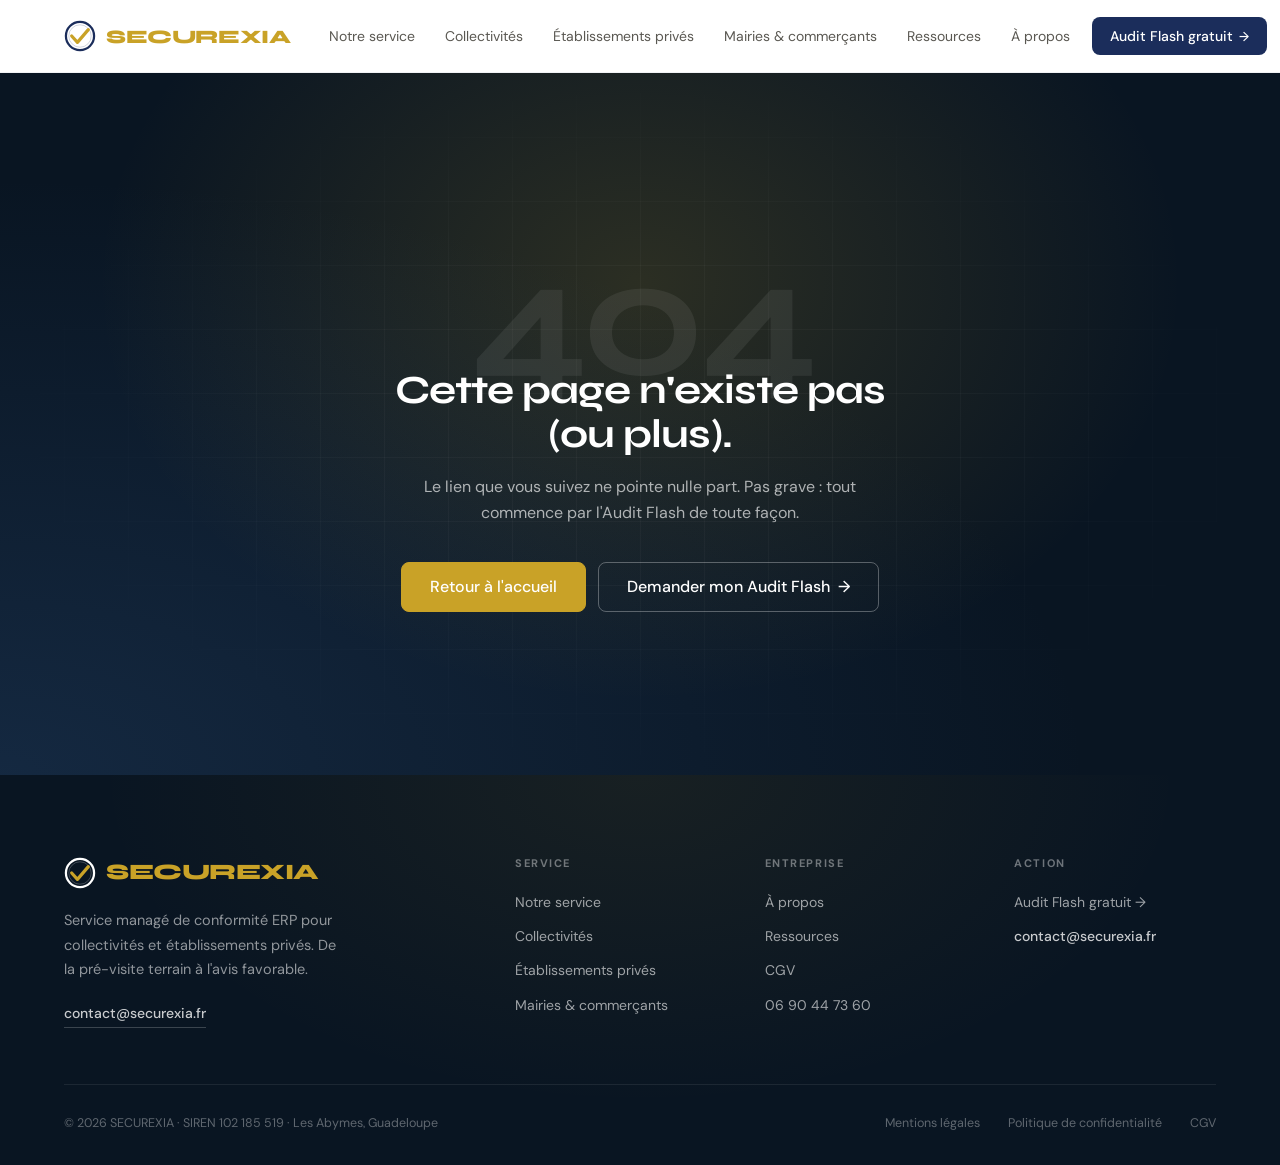
==== commit 2f1efa1d: "design: intègre logo V4-A (double anneau + coche or) header, footer, favicon" ====
--- a/index.html
+++ b/index.html
@@ -88,7 +88,7 @@
 </script>
 
 <!-- ── FAVICON ── -->
-<link rel="icon" type="image/svg+xml" href="data:image/svg+xml,<svg xmlns='http://www.w3.org/2000/svg' viewBox='0 0 100 120'><path d='M16 6 L84 6 Q94 6 94 16 L94 58 Q94 62 91 65 L54 110 Q50 114 46 110 L9 65 Q6 62 6 58 L6 16 Q6 6 16 6 Z' fill='%231B3A6B'/><g stroke='%23E8401C' stroke-width='7' stroke-linecap='square' fill='none'><line x1='32' y1='34' x2='68' y2='70'/><line x1='68' y1='34' x2='32' y2='70'/></g></svg>">
+<link rel="icon" type="image/svg+xml" href="data:image/svg+xml,<svg xmlns='http://www.w3.org/2000/svg' viewBox='0 0 100 100'><circle cx='50' cy='50' r='44' fill='none' stroke='%231B2D5B' stroke-width='7'/><path d='M24 50 L42 70 L76 30' fill='none' stroke='%23C9A227' stroke-width='10' stroke-linecap='round' stroke-linejoin='round'/></svg>">
 <meta name="theme-color" content="#0F2347">
 <!-- ── VERCEL ANALYTICS + SPEED INSIGHTS ── -->
 <script>window.va=window.va||function(){(window.vaq=window.vaq||[]).push(arguments)};</script>
@@ -104,12 +104,10 @@
 <header>
   <div class="header-inner">
     <button class="logo" onclick="showPage('home')" aria-label="Retour à l'accueil SECUREXIA">
-      <svg xmlns="http://www.w3.org/2000/svg" viewBox="0 0 100 120" width="26" height="32" aria-hidden="true">
-        <path d="M16 6 L84 6 Q94 6 94 16 L94 58 Q94 62 91 65 L54 110 Q50 114 46 110 L9 65 Q6 62 6 58 L6 16 Q6 6 16 6 Z" fill="#1B3A6B"/>
-        <g stroke="#E8401C" stroke-width="7" stroke-linecap="square" fill="none">
-          <line x1="32" y1="34" x2="68" y2="70"/>
-          <line x1="68" y1="34" x2="32" y2="70"/>
-        </g>
+      <svg xmlns="http://www.w3.org/2000/svg" viewBox="0 0 100 100" width="32" height="32" aria-hidden="true">
+        <circle cx="50" cy="50" r="44" fill="none" stroke="#1B2D5B" stroke-width="7"/>
+        <circle cx="50" cy="50" r="35" fill="none" stroke="#1B2D5B" stroke-width="2" opacity="0.3"/>
+        <path d="M 24 50 L 42 70 L 76 30" fill="none" stroke="#C9A227" stroke-width="10" stroke-linecap="round" stroke-linejoin="round"/>
       </svg>
       <span>SECURE<span>XIA</span></span>
     </button>
@@ -1172,12 +1170,18 @@
           <p>Issues de secours, désenfumage, SSI, registre, contrôles électriques, formation, extincteurs — ce que la commission regarde vraiment.</p>
           <div class="ressource-meta"><span>📖 9 min de lecture</span><span>·</span><span>Tous ERP</span></div>
         </a>
+        <a class="ressource-card reveal reveal-delay-2" onclick="showPage('article-categories')">
+          <div class="ressource-cat">Pédagogie</div>
+          <h3>Catégories ERP : comprendre le classement de votre établissement.</h3>
+          <p>Type, catégorie, effectif maximum, ERP mixtes, 5e catégorie. Pourquoi le classement décide de toutes vos obligations — et comment le vérifier.</p>
+          <div class="ressource-meta"><span>📖 10 min de lecture</span><span>·</span><span>Tous ERP</span></div>
+        </a>
       </div>
 
       <div class="reveal" style="margin-top:80px;background:var(--off-white);border:1px solid var(--gray-100);border-radius:var(--r-lg);padding:40px 36px;">
         <span class="eyebrow">Bientôt</span>
         <h3 style="font-family:var(--font-display);font-size:22px;font-weight:700;color:var(--navy);margin-bottom:12px;letter-spacing:-0.01em;line-height:1.2;">Les prochaines analyses</h3>
-        <p style="font-size:15px;color:var(--gray-600);line-height:1.65;margin-bottom:20px;">Catégories ERP — décrypter le classement de votre établissement · La responsabilité pénale du maire en cas d'incident · Le calendrier réel des commissions périodiques · Pré-visite : ce qu'on observe sur 100 ERP guadeloupéens.</p>
+        <p style="font-size:15px;color:var(--gray-600);line-height:1.65;margin-bottom:20px;">La responsabilité pénale du maire en cas d'incident · Le calendrier réel des commissions périodiques · Pré-visite : ce qu'on observe sur 100 ERP guadeloupéens · Le registre de sécurité, mode d'emploi.</p>
         <p style="font-size:13.5px;color:var(--gray-500);">Pour être prévenu de la prochaine publication&nbsp;: <a href="#" onclick="openEmail();return false;">contact@securexia.fr</a></p>
       </div>
     </div>
@@ -1401,6 +1405,156 @@
       <h3>Avis défavorable de commission : que faire dans les 48 heures.</h3>
       <p>Les bonnes décisions à prendre, le PV à décoder, les voies de recours et la feuille de route 30 jours.</p>
       <div class="ressource-meta"><span>📖 8 min</span><span>·</span><span>Maires & DST</span></div>
+    </a>
+  </div>
+
+</div>
+
+<!-- ════════════════════════════════════════
+     ARTICLE 3 — Catégories ERP
+════════════════════════════════════════ -->
+<div id="page-article-categories" class="page">
+
+  <section class="article-hero">
+    <div class="article-hero-inner">
+      <button class="article-back" onclick="showPage('ressources')">← Toutes les ressources</button>
+      <div class="article-meta-top">
+        <span class="article-cat">Pédagogie</span>
+        <span class="dot-sep"></span>
+        <span>10 min de lecture</span>
+        <span class="dot-sep"></span>
+        <span>Avril 2026</span>
+      </div>
+      <h1>Catégories ERP&nbsp;: comprendre<br>le classement de votre établissement.</h1>
+      <p class="article-lede">Quand on parle d'un ERP de « 4ᵉ catégorie de type N », on dit en réalité deux choses très précises. Mais sans connaître ces deux choses, on ne sait pas quelles obligations s'appliquent — ni à quoi s'attendre lors de la commission.</p>
+      <div class="article-byline">
+        <div class="article-byline-avatar">SX</div>
+        <div class="article-byline-info">
+          <div class="name">L'équipe SECUREXIA</div>
+          <div class="role">Conformité ERP · Guadeloupe</div>
+        </div>
+      </div>
+    </div>
+  </section>
+
+  <article class="article-body">
+    <p>Le classement d'un ERP n'est pas une étiquette administrative décorative. C'est lui qui décide concrètement du rythme des commissions, du contenu obligatoire de votre dossier de sécurité, des vérifications techniques exigées et de leur fréquence. Connaître son classement, c'est connaître son régime obligatoire — et donc son périmètre de risque.</p>
+
+    <h2>Le classement, ce que ça décide vraiment</h2>
+    <p>Un ERP est classé selon <strong>deux critères</strong>&nbsp;: son <strong>type</strong> (la nature de l'activité accueillie) et sa <strong>catégorie</strong> (l'effectif maximum admissible). Les deux ensemble disent tout&nbsp;:</p>
+    <ul>
+      <li>Le rythme des <strong>commissions périodiques</strong> (annuelle, tous les 2, 3 ou 5 ans selon les cas).</li>
+      <li>Le contenu obligatoire du <strong>dossier de sécurité</strong> et du registre.</li>
+      <li>Les <strong>vérifications techniques</strong> exigées et leur fréquence (électricité, désenfumage, SSI…).</li>
+      <li>Le niveau d'examen lors d'un <strong>permis de construire ou d'aménager</strong>.</li>
+      <li>Les <strong>sanctions possibles</strong> en cas de non-conformité.</li>
+    </ul>
+
+    <h2>Le type&nbsp;: qu'est-ce qu'on y fait</h2>
+    <p>Le type est défini par l'arrêté du 25 juin 1980 (annexe). Il identifie la nature de l'activité, et avec elle, les risques spécifiques à prévenir. On distingue deux familles.</p>
+
+    <h3>Établissements installés dans un bâtiment</h3>
+    <ul>
+      <li><strong>J</strong> — structures pour personnes âgées, handicapées</li>
+      <li><strong>L</strong> — salles d'audition, conférences, réunions, spectacles</li>
+      <li><strong>M</strong> — magasins, centres commerciaux</li>
+      <li><strong>N</strong> — restaurants, débits de boissons</li>
+      <li><strong>O</strong> — hôtels, pensions de famille</li>
+      <li><strong>P</strong> — salles de danse, salles de jeux</li>
+      <li><strong>R</strong> — établissements d'enseignement, colonies de vacances</li>
+      <li><strong>S</strong> — bibliothèques, centres de documentation</li>
+      <li><strong>T</strong> — salles d'expositions</li>
+      <li><strong>U</strong> — établissements sanitaires</li>
+      <li><strong>V</strong> — établissements de culte</li>
+      <li><strong>W</strong> — administrations, banques, bureaux ouverts au public</li>
+      <li><strong>X</strong> — établissements sportifs couverts</li>
+      <li><strong>Y</strong> — musées</li>
+    </ul>
+
+    <h3>Établissements spéciaux</h3>
+    <ul>
+      <li><strong>PA</strong> — établissements de plein air</li>
+      <li><strong>CTS</strong> — chapiteaux, tentes, structures itinérantes</li>
+      <li><strong>SG</strong> — structures gonflables</li>
+      <li><strong>PS</strong> — parcs de stationnement couverts</li>
+      <li><strong>OA</strong> — hôtels et restaurants d'altitude</li>
+      <li><strong>EF, REF</strong> — refuges</li>
+      <li><strong>GA</strong> — gares accessibles au public</li>
+    </ul>
+
+    <h2>La catégorie&nbsp;: combien on y est</h2>
+    <p>La catégorie reflète l'effectif maximum théorique admissible (public, plus le personnel pour certains types). Cinq catégories.</p>
+    <ol>
+      <li><strong>1ʳᵉ catégorie</strong> — au-delà de 1500 personnes. Régime le plus strict.</li>
+      <li><strong>2ᵉ catégorie</strong> — de 701 à 1500. Régime strict.</li>
+      <li><strong>3ᵉ catégorie</strong> — de 301 à 700. Régime strict.</li>
+      <li><strong>4ᵉ catégorie</strong> — moins de 300 personnes (hors 5ᵉ catégorie). Régime strict.</li>
+      <li><strong>5ᵉ catégorie</strong> — seuils définis type par type. Régime allégé.</li>
+    </ol>
+
+    <div class="callout">
+      <div class="callout-label">Le cas particulier de la 5ᵉ catégorie</div>
+      <p>La 5ᵉ catégorie regroupe les ERP <em>« petits »</em> dont l'effectif reste sous certains seuils par type. Ils bénéficient d'un régime allégé&nbsp;: pas de commission périodique systématique, dossier simplifié — mais des obligations de base demeurent (registre, alarme, extincteurs, exercices). Ce n'est pas une dispense, c'est un autre régime.</p>
+    </div>
+
+    <h2>Comment se calcule l'effectif</h2>
+    <p>C'est là que se jouent les surprises. L'effectif retenu n'est pas votre effectif moyen, ni votre capacité commerciale habituelle. C'est l'<strong>effectif maximum théorique</strong> calculé selon des règles précises, par type, à partir des plans du local.</p>
+    <p>Quelques exemples révélateurs&nbsp;:</p>
+    <ul>
+      <li><strong>Restaurant (type N)</strong>&nbsp;— 1 personne par m² en zone repas debout, 1 personne pour 1,5 m² en zone repas assis.</li>
+      <li><strong>Magasin (type M)</strong>&nbsp;— 2 personnes par m² au rez-de-chaussée si la surface est inférieure à 100 m². Au-delà, les règles se compliquent par étage et par zone.</li>
+      <li><strong>Salle de spectacle (type L)</strong>&nbsp;— 1 personne par siège fixe, plus 5 par m² en zone debout.</li>
+      <li><strong>Hôtel (type O)</strong>&nbsp;— effectif calculé sur le nombre de personnes pouvant être hébergées simultanément, plus le personnel.</li>
+    </ul>
+    <p>C'est ce calcul qui tient — pas votre estimation d'usage. Une salle de restaurant de 300 m² peut afficher un effectif théorique très supérieur à votre fréquentation moyenne réelle. La commission s'en tient au calcul.</p>
+
+    <h2>Les ERP « mixtes »&nbsp;: cas fréquent, sujet délicat</h2>
+    <p>Beaucoup d'établissements relèvent de plusieurs activités&nbsp;: un hôtel-restaurant, un bar à manger avec scène, un commerce avec atelier, une mairie qui abrite une salle des fêtes. On parle alors d'<strong>ERP à activités multiples</strong>.</p>
+    <p>Deux régimes possibles&nbsp;:</p>
+    <ul>
+      <li><strong>Activités groupées</strong>&nbsp;— les activités sont sous une même direction et ne sont pas isolées les unes des autres. L'ensemble est classé selon l'activité dominante, avec un effectif cumulé.</li>
+      <li><strong>Activités isolées</strong>&nbsp;— les activités sont indépendantes (cloisonnement coupe-feu, accès distincts, dégagements propres). Chaque activité conserve son classement propre.</li>
+    </ul>
+
+    <blockquote>Un même bâtiment peut basculer en 2ᵉ catégorie en activités groupées, et rester en 4ᵉ en activités isolées. Le choix entre les deux régimes est lourd de conséquences — et il dépend de la réalité physique du bâti, pas du choix de l'exploitant.</blockquote>
+
+    <h2>Pourquoi votre classement change tout</h2>
+    <p>Vos obligations dépendent à 100&nbsp;% du couple type + catégorie. Quelques exemples concrets pour le mesurer.</p>
+    <ul>
+      <li>Un <strong>type R 4ᵉ catégorie</strong> (école, &lt; 300 enfants) — commission tous les 4 ans en moyenne.</li>
+      <li>Un <strong>type N 3ᵉ catégorie</strong> (restaurant ~500 places) — commission tous les 3 ans.</li>
+      <li>Un <strong>type L 1ʳᵉ catégorie</strong> (salle de spectacle 2000 places) — commission <strong>annuelle</strong>.</li>
+      <li>Un <strong>type W 5ᵉ catégorie</strong> (mairie de petite commune) — pas de commission périodique systématique.</li>
+    </ul>
+    <p>Les vérifications techniques exigées varient également. Un ERP de 1ʳᵉ catégorie est tenu à un contrôle annuel des installations électriques par organisme agréé. Un 5ᵉ catégorie peut le faire tous les 5 ans. La différence sur 10 ans, en coût et en charge documentaire, est massive.</p>
+
+    <h2>Comment vérifier votre classement</h2>
+    <p>Trois sources, par ordre de fiabilité&nbsp;:</p>
+    <ol>
+      <li>Votre <strong>dernière notification de la commission</strong> (procès-verbal ou notice de sécurité). Le classement officiel y figure noir sur blanc.</li>
+      <li>Votre <strong>dossier d'autorisation de travaux ou permis de construire</strong>, qui contient la notice de sécurité initiale.</li>
+      <li>Le <strong>calcul à partir de votre situation actuelle</strong> — utile si l'établissement a changé d'usage, de surface ou de cloisonnement depuis l'origine.</li>
+    </ol>
+    <p>Si les trois sources divergent, c'est un signal d'alerte sérieux. Une activité a probablement évolué sans déclaration, des cloisons ont bougé, l'effectif réel a dépassé le classement officiel. C'est exactement le genre d'écart que la commission relève en visite — et qui justifie, à minima, une <strong>actualisation du dossier</strong>, parfois une <strong>nouvelle notice de sécurité</strong> à faire valider.</p>
+
+    <h2>L'angle SECUREXIA</h2>
+    <p>Lors de l'Audit Flash, notre consultant <strong>recense votre parc ERP et vérifie le classement effectif</strong> de chaque établissement par rapport à ce qui figure dans vos archives. C'est souvent à cette étape que des surprises apparaissent&nbsp;: une salle communale dont la cloison a été supprimée et qui a basculé de catégorie sans dossier, un commerce qui a étendu sa zone publique, un hôtel-restaurant que l'on croit en activités isolées et qui ne l'est pas réellement.</p>
+    <p>Le classement effectif est la base de toute la suite. Sans lui, la pré-visite et le dossier commission s'appuient sur du sable.</p>
+
+    <div class="article-end-cta">
+      <h3>Vous n'êtes pas sûr du classement<br>de vos ERP&nbsp;?</h3>
+      <p>L'Audit Flash inclut systématiquement la vérification du classement type + catégorie de chaque établissement, par rapport à vos archives. Gratuit, sans engagement.</p>
+      <button class="btn btn-primary btn-lg" onclick="showPage('audit')">Demander mon Audit Flash <span class="btn-arrow">→</span></button>
+    </div>
+  </article>
+
+  <div class="related-articles">
+    <div class="related-head">À lire ensuite</div>
+    <a class="ressource-card" onclick="showPage('article-audit-7')">
+      <div class="ressource-cat">Méthode</div>
+      <h3>Les 7 points qui font basculer une commission de sécurité.</h3>
+      <p>Issues de secours, désenfumage, SSI, registre, contrôles électriques, formation, extincteurs.</p>
+      <div class="ressource-meta"><span>📖 9 min</span><span>·</span><span>Tous ERP</span></div>
     </a>
   </div>
 
@@ -1431,12 +1585,10 @@
     <div class="footer-top">
       <div class="footer-brand">
         <div class="logo-footer">
-          <svg xmlns="http://www.w3.org/2000/svg" viewBox="0 0 100 120" width="30" height="36" aria-hidden="true">
-            <path d="M16 6 L84 6 Q94 6 94 16 L94 58 Q94 62 91 65 L54 110 Q50 114 46 110 L9 65 Q6 62 6 58 L6 16 Q6 6 16 6 Z" fill="#FFFFFF"/>
-            <g stroke="#E8401C" stroke-width="7" stroke-linecap="square" fill="none">
-              <line x1="32" y1="34" x2="68" y2="70"/>
-              <line x1="68" y1="34" x2="32" y2="70"/>
-            </g>
+          <svg xmlns="http://www.w3.org/2000/svg" viewBox="0 0 100 100" width="32" height="32" aria-hidden="true">
+            <circle cx="50" cy="50" r="44" fill="none" stroke="#FFFFFF" stroke-width="7"/>
+            <circle cx="50" cy="50" r="35" fill="none" stroke="#FFFFFF" stroke-width="2" opacity="0.35"/>
+            <path d="M 24 50 L 42 70 L 76 30" fill="none" stroke="#C9A227" stroke-width="10" stroke-linecap="round" stroke-linejoin="round"/>
           </svg>
           <span>SECURE<span>XIA</span></span>
         </div>
--- a/style.css
+++ b/style.css
@@ -5,16 +5,16 @@
 
 :root {
   /* ── Brand ── */
-  --navy-darker: #0A1830;
-  --navy-dark:   #0F2347;
-  --navy:        #1B3A6B;
-  --navy-light:  #2C5282;
-  --navy-tint:   rgba(27, 58, 107, 0.06);
-
-  --accent:        #E8401C;
-  --accent-light:  #FF5A36;
-  --accent-deep:   #BF2E10;
-  --accent-tint:   rgba(232, 64, 28, 0.08);
+  --navy-darker: #091522;
+  --navy-dark:   #0D1F40;
+  --navy:        #1B2D5B;
+  --navy-light:  #243F75;
+  --navy-tint:   rgba(27, 45, 91, 0.06);
+
+  --accent:        #C9A227;
+  --accent-light:  #D4B03A;
+  --accent-deep:   #A8831A;
+  --accent-tint:   rgba(201, 162, 39, 0.08);
 
   /* ── Neutrals ── */
   --white:    #FFFFFF;
@@ -85,7 +85,7 @@
   --shadow-md: 0 8px 24px rgba(15, 35, 71, 0.08);
   --shadow-lg: 0 18px 50px rgba(15, 35, 71, 0.10);
   --shadow-xl: 0 30px 80px rgba(15, 35, 71, 0.14);
-  --shadow-glow-accent: 0 12px 36px rgba(232, 64, 28, 0.28);
+  --shadow-glow-accent: 0 12px 36px rgba(201, 162, 39, 0.28);
 
   /* ── Motion ── */
   --ease-out: cubic-bezier(0.22, 1, 0.36, 1);
@@ -148,7 +148,7 @@
   background: rgba(255, 255, 255, 0.82);
   backdrop-filter: saturate(180%) blur(16px);
   -webkit-backdrop-filter: saturate(180%) blur(16px);
-  border-bottom: 1px solid rgba(27, 58, 107, 0.06);
+  border-bottom: 1px solid rgba(27, 45, 91, 0.06);
 }
 .header-inner {
   max-width: var(--container);
@@ -375,7 +375,7 @@
   letter-spacing: 0.02em;
 }
 .badge-navy { background: rgba(27,58,107,0.08); color: var(--navy); }
-.badge-accent { background: rgba(232,64,28,0.1); color: var(--accent); }
+.badge-accent { background: rgba(201,162,39,0.1); color: var(--accent); }
 .badge-green { background: rgba(22,163,74,0.1); color: var(--success); }
 .badge-light { background: rgba(255,255,255,0.1); color: rgba(255,255,255,0.85); border: 1px solid rgba(255,255,255,0.16); }
 .badge-dot::before {
@@ -423,7 +423,7 @@
   content: '';
   position: absolute; inset: 0;
   background:
-    radial-gradient(ellipse 80% 50% at 80% 10%, rgba(232,64,28,0.18), transparent 60%),
+    radial-gradient(ellipse 80% 50% at 80% 10%, rgba(201,162,39,0.18), transparent 60%),
     radial-gradient(ellipse 60% 40% at 10% 90%, rgba(44,82,130,0.32), transparent 60%);
   pointer-events: none;
 }
@@ -465,7 +465,7 @@
 .hero-eyebrow .dot {
   width: 6px; height: 6px; border-radius: 50%;
   background: var(--accent);
-  box-shadow: 0 0 0 4px rgba(232,64,28,0.18);
+  box-shadow: 0 0 0 4px rgba(201,162,39,0.18);
   animation: pulse 2.4s var(--ease-in-out) infinite;
 }
 
@@ -573,7 +573,7 @@
   border: 1px solid rgba(255,255,255,0.08);
 }
 .s-0 { background: rgba(255,255,255,0.04); color: rgba(255,255,255,0.4); }
-.s-1 { background: rgba(232, 64, 28, 0.22); color: #FFA992; border-color: rgba(232,64,28,0.4); }
+.s-1 { background: rgba(201,162,39,0.22); color: #EDD87A; border-color: rgba(201,162,39,0.4); }
 .s-2 { background: rgba(217, 119, 6, 0.22); color: #FCD34D; border-color: rgba(217,119,6,0.4); }
 .s-3 { background: rgba(37, 99, 235, 0.18); color: #93C5FD; border-color: rgba(37,99,235,0.35); }
 .s-4 { background: rgba(22, 163, 74, 0.18); color: #6EE7B7; border-color: rgba(22,163,74,0.35); }
@@ -599,7 +599,7 @@
 }
 .bm-ok { background: rgba(22,163,74,0.18); color: #6EE7B7; }
 .bm-warn { background: rgba(217,119,6,0.18); color: #FCD34D; }
-.bm-crit { background: rgba(232,64,28,0.22); color: #FFA992; }
+.bm-crit { background: rgba(201,162,39,0.22); color: #EDD87A; }
 
 /* ────────────────────────────────────────────
    ENGAGEMENTS BAR (sous hero)
@@ -745,7 +745,7 @@
   content: '';
   position: absolute; inset: 0;
   background:
-    radial-gradient(circle at 80% 30%, rgba(232,64,28,0.2), transparent 50%),
+    radial-gradient(circle at 80% 30%, rgba(201,162,39,0.2), transparent 50%),
     radial-gradient(circle at 20% 80%, rgba(44,82,130,0.4), transparent 50%);
   pointer-events: none;
 }
@@ -813,7 +813,7 @@
   content: '';
   position: absolute; inset: 0;
   background:
-    radial-gradient(ellipse at 20% 0%, rgba(232,64,28,0.12), transparent 50%),
+    radial-gradient(ellipse at 20% 0%, rgba(201,162,39,0.12), transparent 50%),
     radial-gradient(ellipse at 80% 100%, rgba(44,82,130,0.3), transparent 50%);
   pointer-events: none;
 }
@@ -893,7 +893,7 @@
   letter-spacing: 0.02em;
 }
 .tunnel-meta-tag.tag-free { background: rgba(22,163,74,0.18); color: #86EFAC; }
-.tunnel-meta-tag.tag-accent { background: rgba(232,64,28,0.18); color: #FFA992; }
+.tunnel-meta-tag.tag-accent { background: rgba(201,162,39,0.18); color: #EDD87A; }
 
 /* ────────────────────────────────────────────
    PRINCIPES (manifesto)
@@ -991,9 +991,9 @@
   text-align: center;
   color: var(--success);
   font-weight: 600;
-  background: rgba(232,64,28,0.025);
-}
-.compare-table tbody tr:nth-child(even) td.cell-secu { background: rgba(232,64,28,0.04); }
+  background: rgba(201,162,39,0.025);
+}
+.compare-table tbody tr:nth-child(even) td.cell-secu { background: rgba(201,162,39,0.04); }
 .check-icon {
   display: inline-flex; align-items: center; justify-content: center;
   width: 22px; height: 22px;
@@ -1072,7 +1072,7 @@
   content: '';
   position: absolute; inset: 0;
   background:
-    radial-gradient(ellipse at 80% 20%, rgba(232,64,28,0.15), transparent 60%),
+    radial-gradient(ellipse at 80% 20%, rgba(201,162,39,0.15), transparent 60%),
     radial-gradient(ellipse at 0% 100%, rgba(44,82,130,0.3), transparent 60%);
   pointer-events: none;
 }
@@ -1567,7 +1567,7 @@
   position: absolute; top: -40px; left: 24px;
   font-family: var(--font-display);
   font-size: 240px;
-  color: rgba(232,64,28,0.18);
+  color: rgba(201,162,39,0.18);
   line-height: 1;
   font-weight: 800;
 }
@@ -1676,7 +1676,7 @@
 footer::before {
   content: '';
   position: absolute; inset: 0;
-  background: radial-gradient(ellipse at 50% 0%, rgba(232,64,28,0.08), transparent 60%);
+  background: radial-gradient(ellipse at 50% 0%, rgba(201,162,39,0.08), transparent 60%);
   pointer-events: none;
 }
 .footer-inner {
@@ -2182,7 +2182,7 @@
 .article-end-cta::before {
   content: '';
   position: absolute; inset: 0;
-  background: radial-gradient(ellipse at 50% 30%, rgba(232,64,28,0.16), transparent 60%);
+  background: radial-gradient(ellipse at 50% 30%, rgba(201,162,39,0.16), transparent 60%);
   pointer-events: none;
 }
 .article-end-cta > * { position: relative; }
@@ -2234,7 +2234,7 @@
   content: '';
   position: absolute; inset: 0;
   background:
-    radial-gradient(ellipse at 50% 30%, rgba(232,64,28,0.18), transparent 60%),
+    radial-gradient(ellipse at 50% 30%, rgba(201,162,39,0.18), transparent 60%),
     radial-gradient(ellipse at 0% 100%, rgba(44,82,130,0.32), transparent 60%);
   pointer-events: none;
 }
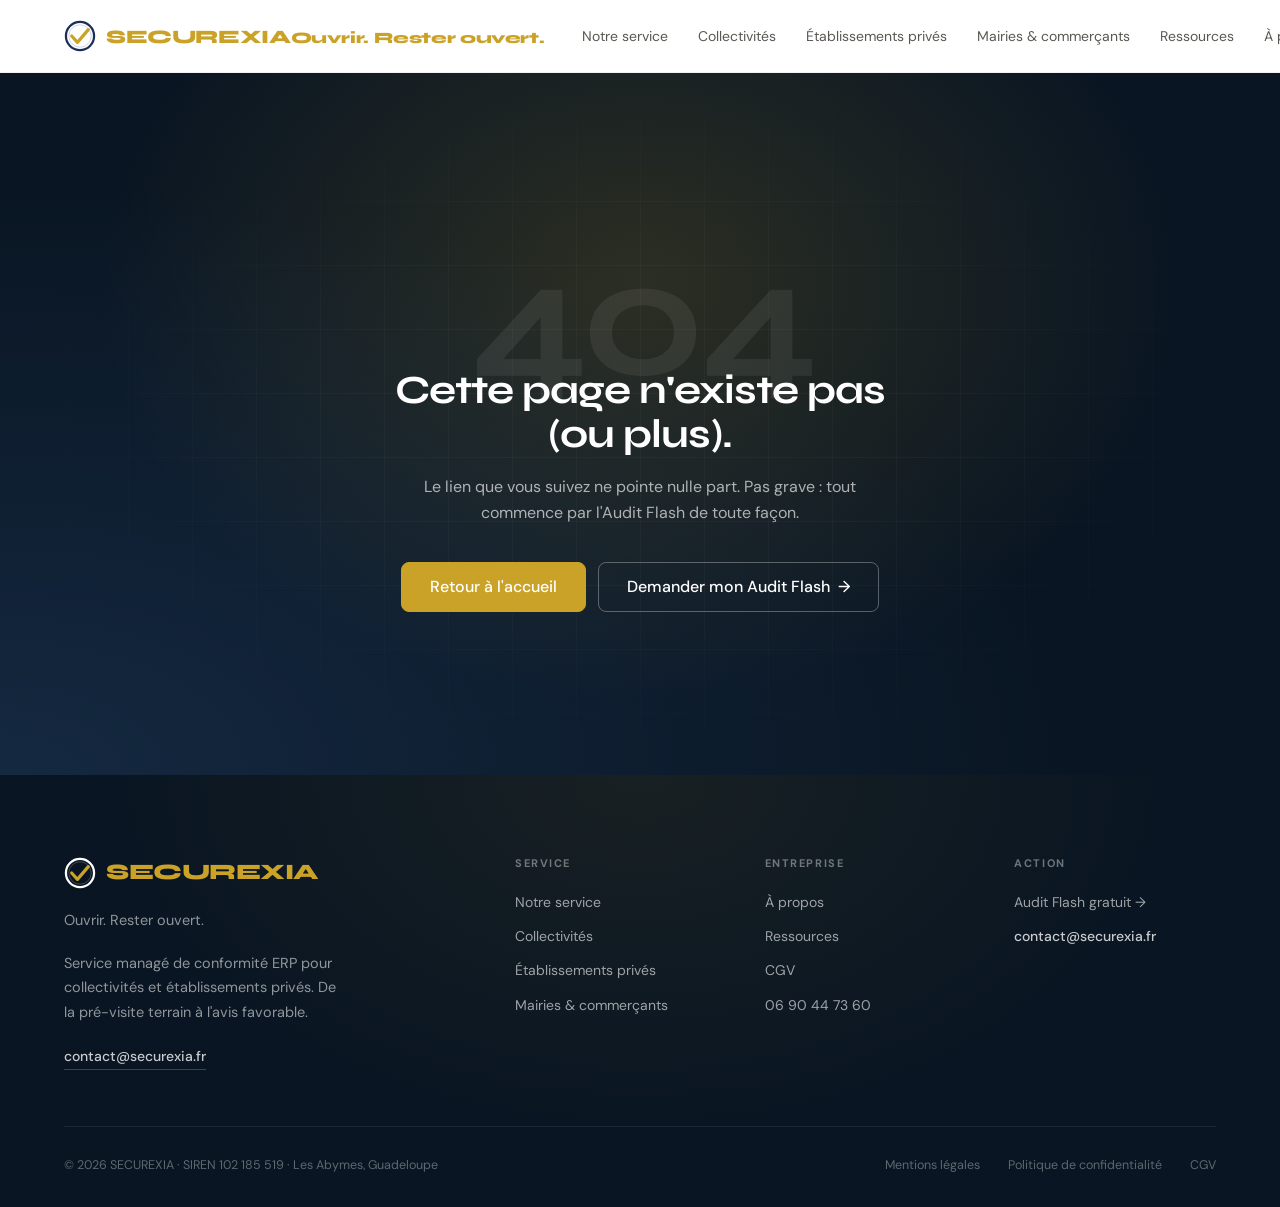
==== commit 6035312e: "feat: ajoute tagline 'Ouvrir. Rester ouvert.' header, hero, footer" ====
--- a/index.html
+++ b/index.html
@@ -109,7 +109,7 @@
         <circle cx="50" cy="50" r="35" fill="none" stroke="#1B2D5B" stroke-width="2" opacity="0.3"/>
         <path d="M 24 50 L 42 70 L 76 30" fill="none" stroke="#C9A227" stroke-width="10" stroke-linecap="round" stroke-linejoin="round"/>
       </svg>
-      <span>SECURE<span>XIA</span></span>
+      <span>SECURE<span>XIA</span><small class="logo-tag">Ouvrir. Rester ouvert.</small></span>
     </button>
     <nav class="nav-main">
       <button class="nav-link" onclick="showPage('service')">Notre service</button>
@@ -148,7 +148,7 @@
           <span class="dot"></span>
           Service managé de conformité ERP · Guadeloupe & France
         </span>
-        <h1>Vos ERP prêts pour <em>la&nbsp;commission</em>.<br><span class="ghost">Sans que vous y pensiez.</span></h1>
+        <h1>Vos ERP prêts pour <em>la&nbsp;commission</em>.<br><span class="ghost">Ouvrir. Rester ouvert.</span></h1>
         <p class="hero-sub">Un consultant expert qui se déplace sur site, une plateforme qui suit chaque prescription, un dossier prêt avant la commission. Pour les collectivités et les établissements recevant du public.</p>
         <div class="hero-ctas">
           <button class="btn btn-primary btn-lg" onclick="showPage('audit')">Demander mon Audit Flash <span class="btn-arrow">→</span></button>
@@ -1592,6 +1592,7 @@
           </svg>
           <span>SECURE<span>XIA</span></span>
         </div>
+        <p class="footer-tagline">Ouvrir. Rester ouvert.</p>
         <p>Service managé de conformité ERP pour collectivités et établissements privés. De la pré-visite terrain à l'avis favorable.</p>
         <a href="#" onclick="openEmail();return false;" class="contact-link">contact@securexia.fr</a>
       </div>
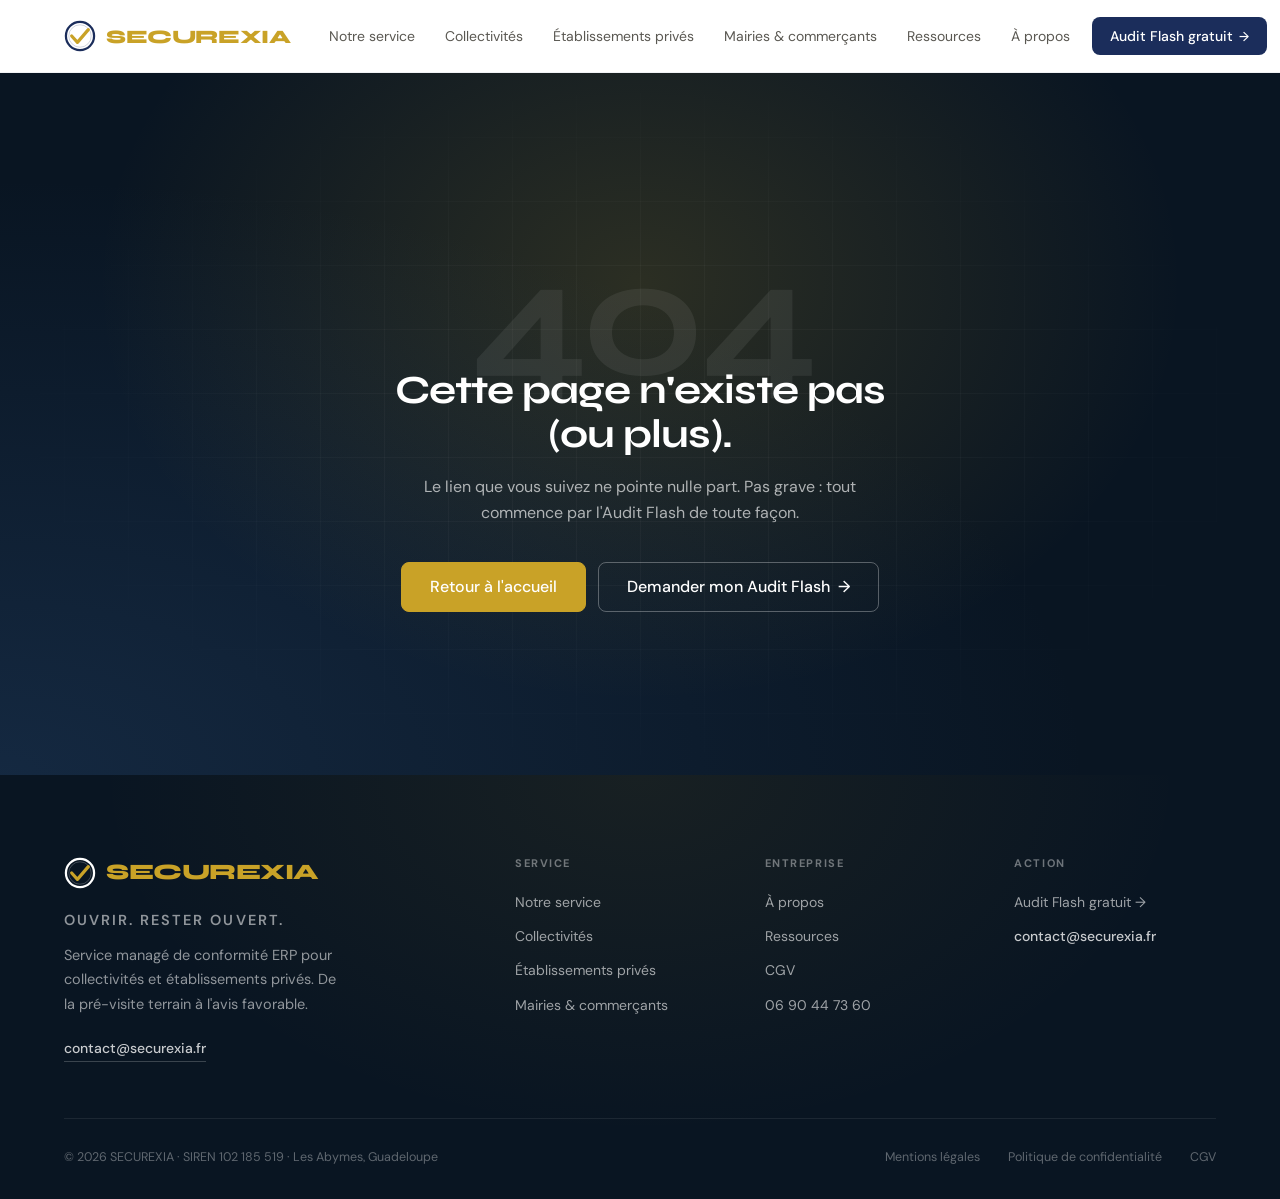
==== commit 146a425a: "fix: supprime tagline du header logo (rendu visuel incorrect)" ====
--- a/index.html
+++ b/index.html
@@ -109,7 +109,7 @@
         <circle cx="50" cy="50" r="35" fill="none" stroke="#1B2D5B" stroke-width="2" opacity="0.3"/>
         <path d="M 24 50 L 42 70 L 76 30" fill="none" stroke="#C9A227" stroke-width="10" stroke-linecap="round" stroke-linejoin="round"/>
       </svg>
-      <span>SECURE<span>XIA</span><small class="logo-tag">Ouvrir. Rester ouvert.</small></span>
+      <span>SECURE<span>XIA</span></span>
     </button>
     <nav class="nav-main">
       <button class="nav-link" onclick="showPage('service')">Notre service</button>
--- a/style.css
+++ b/style.css
@@ -2489,3 +2489,28 @@
   .logo { font-size: 17px; }
   .engagements-grid { grid-template-columns: 1fr; }
 }
+
+/* ── Tagline logo ── */
+.logo-tag {
+  display: block;
+  font-family: var(--font-body);
+  font-size: 8px;
+  font-weight: 600;
+  letter-spacing: 0.12em;
+  text-transform: uppercase;
+  color: var(--accent);
+  opacity: 0.85;
+  margin-top: 2px;
+  font-style: normal;
+}
+
+/* ── Footer tagline ── */
+.footer-tagline {
+  font-family: var(--font-body);
+  font-size: 11px;
+  font-weight: 600;
+  letter-spacing: 0.14em;
+  text-transform: uppercase;
+  color: var(--accent);
+  margin-bottom: 10px !important;
+}
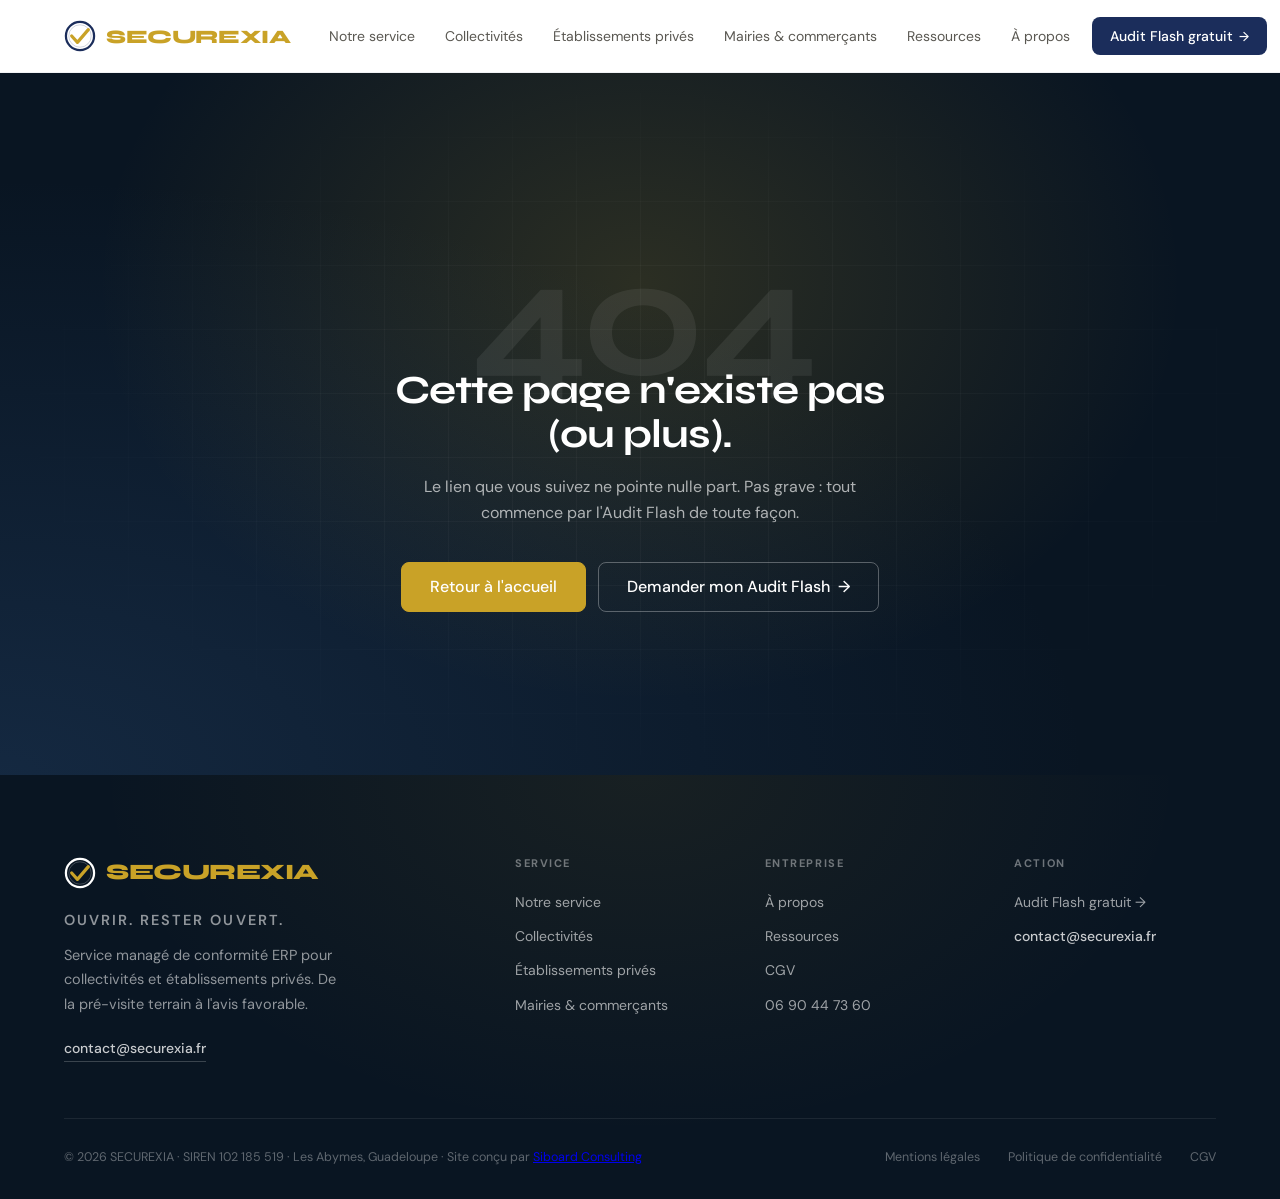
==== commit ac68000d: "Ajouter le credit de conception en pied de page" ====
--- a/index.html
+++ b/index.html
@@ -1617,7 +1617,7 @@
       </div>
     </div>
     <div class="footer-bottom">
-      <p>© 2026 SECUREXIA · SIREN 102 185 519 · Les Abymes, Guadeloupe</p>
+      <p>© 2026 SECUREXIA · SIREN 102 185 519 · Les Abymes, Guadeloupe · Site conçu par <a href="https://www.siboard-consulting.fr" rel="noopener">Siboard Consulting</a></p>
       <div class="footer-legal">
         <a onclick="showPage('mentions')">Mentions légales</a>
         <a onclick="showPage('confidentialite')">Politique de confidentialité</a>
